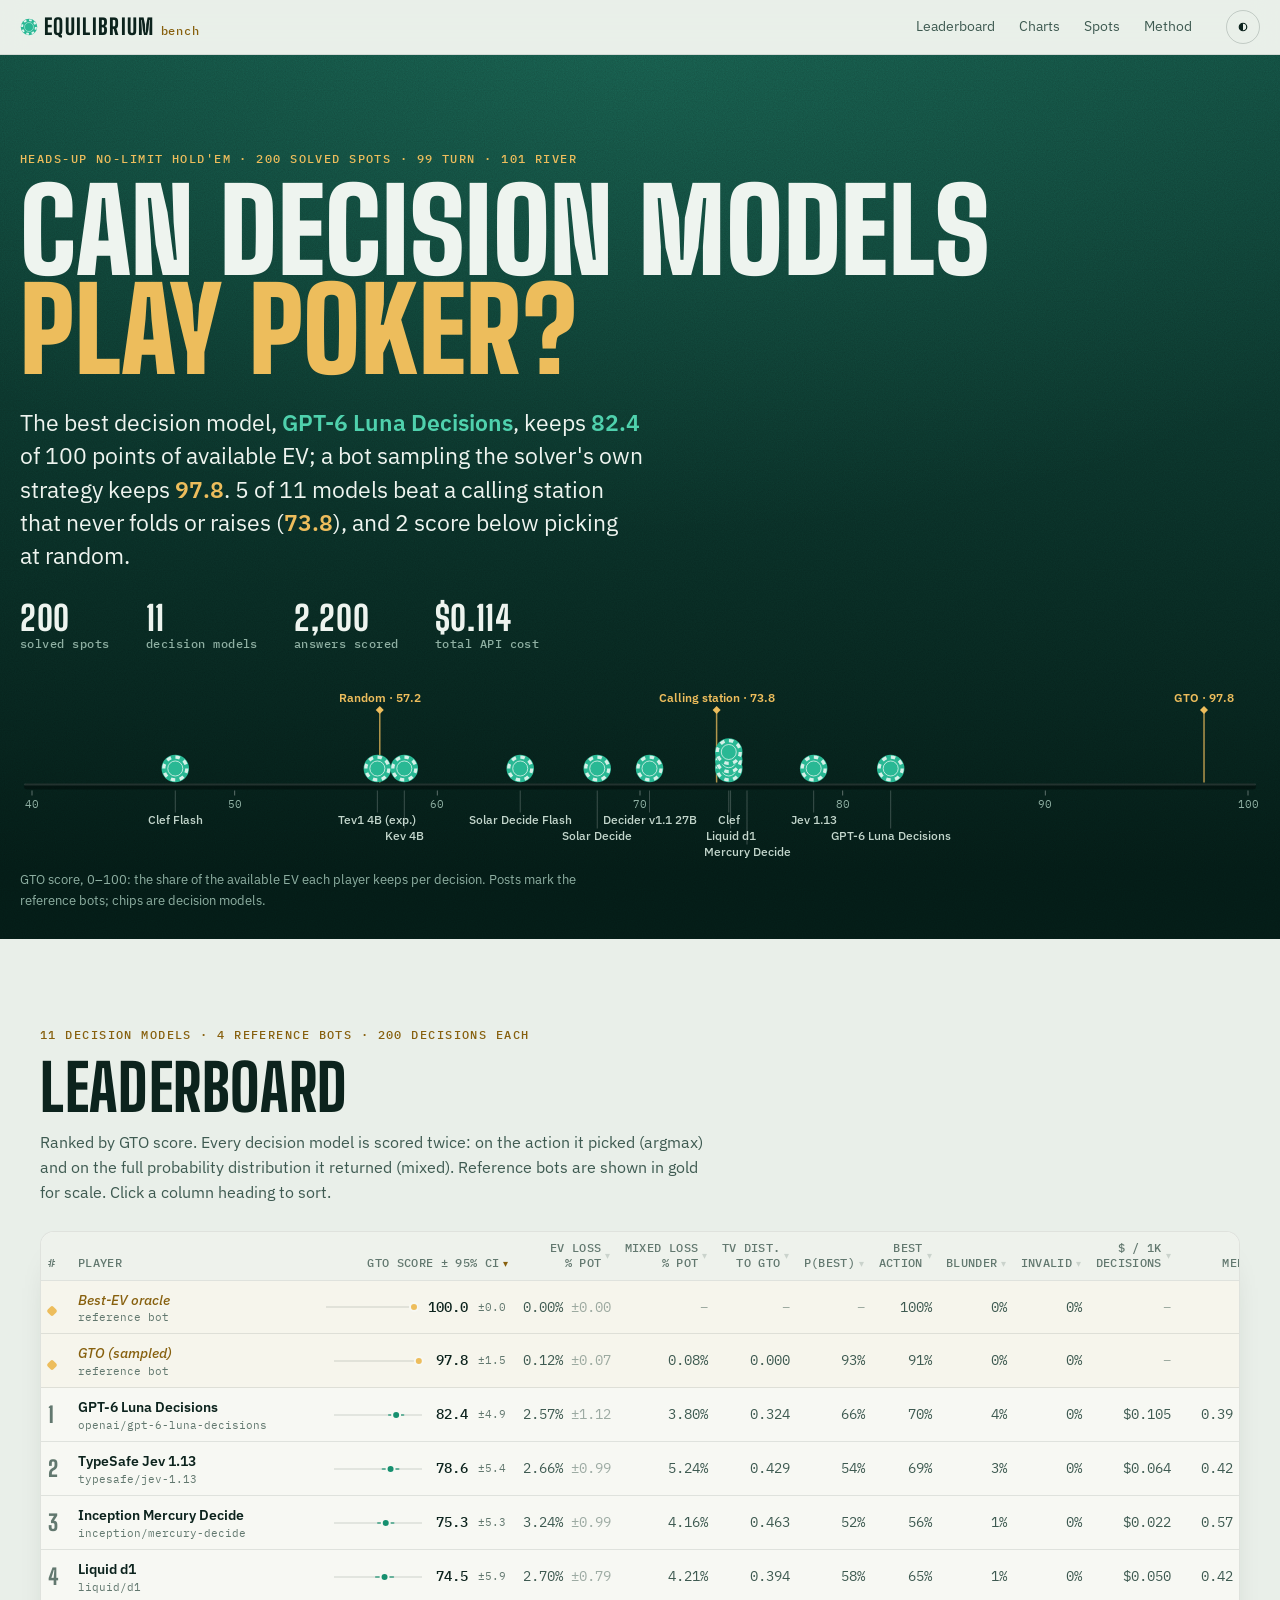
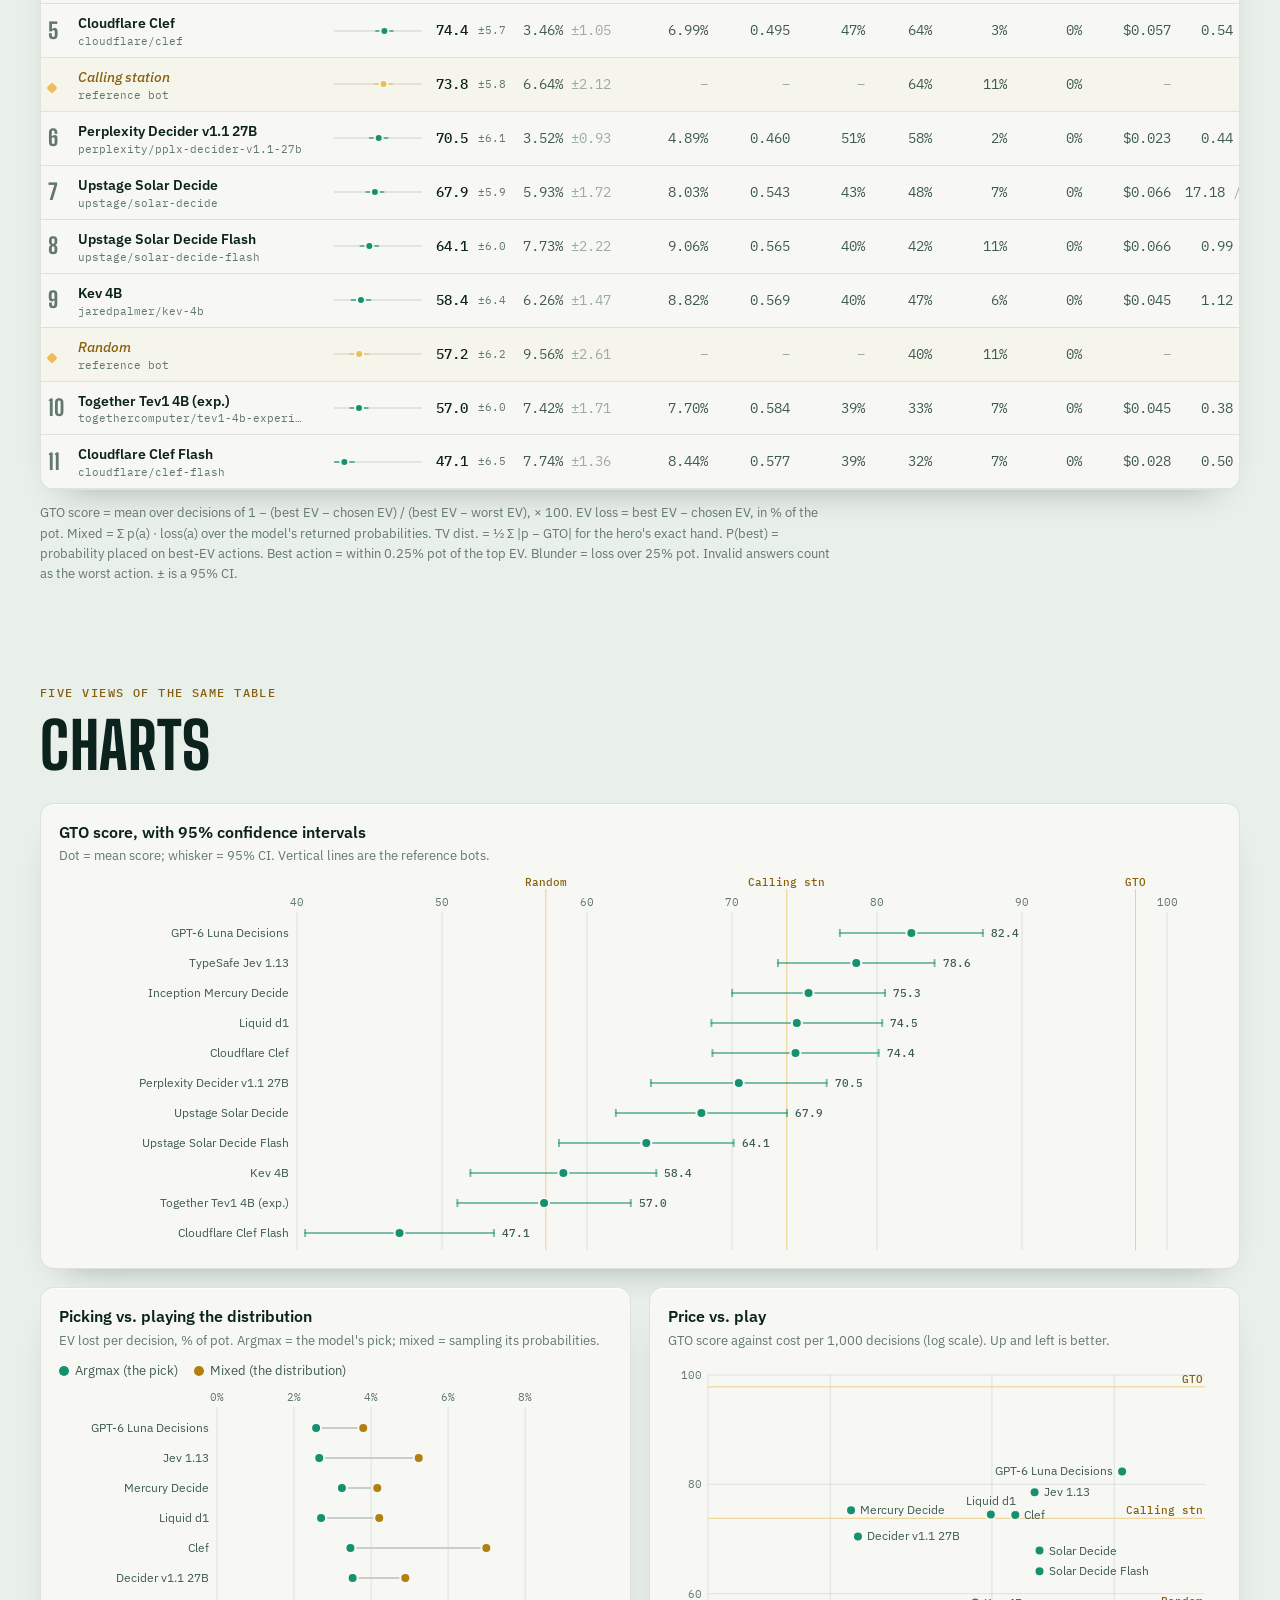
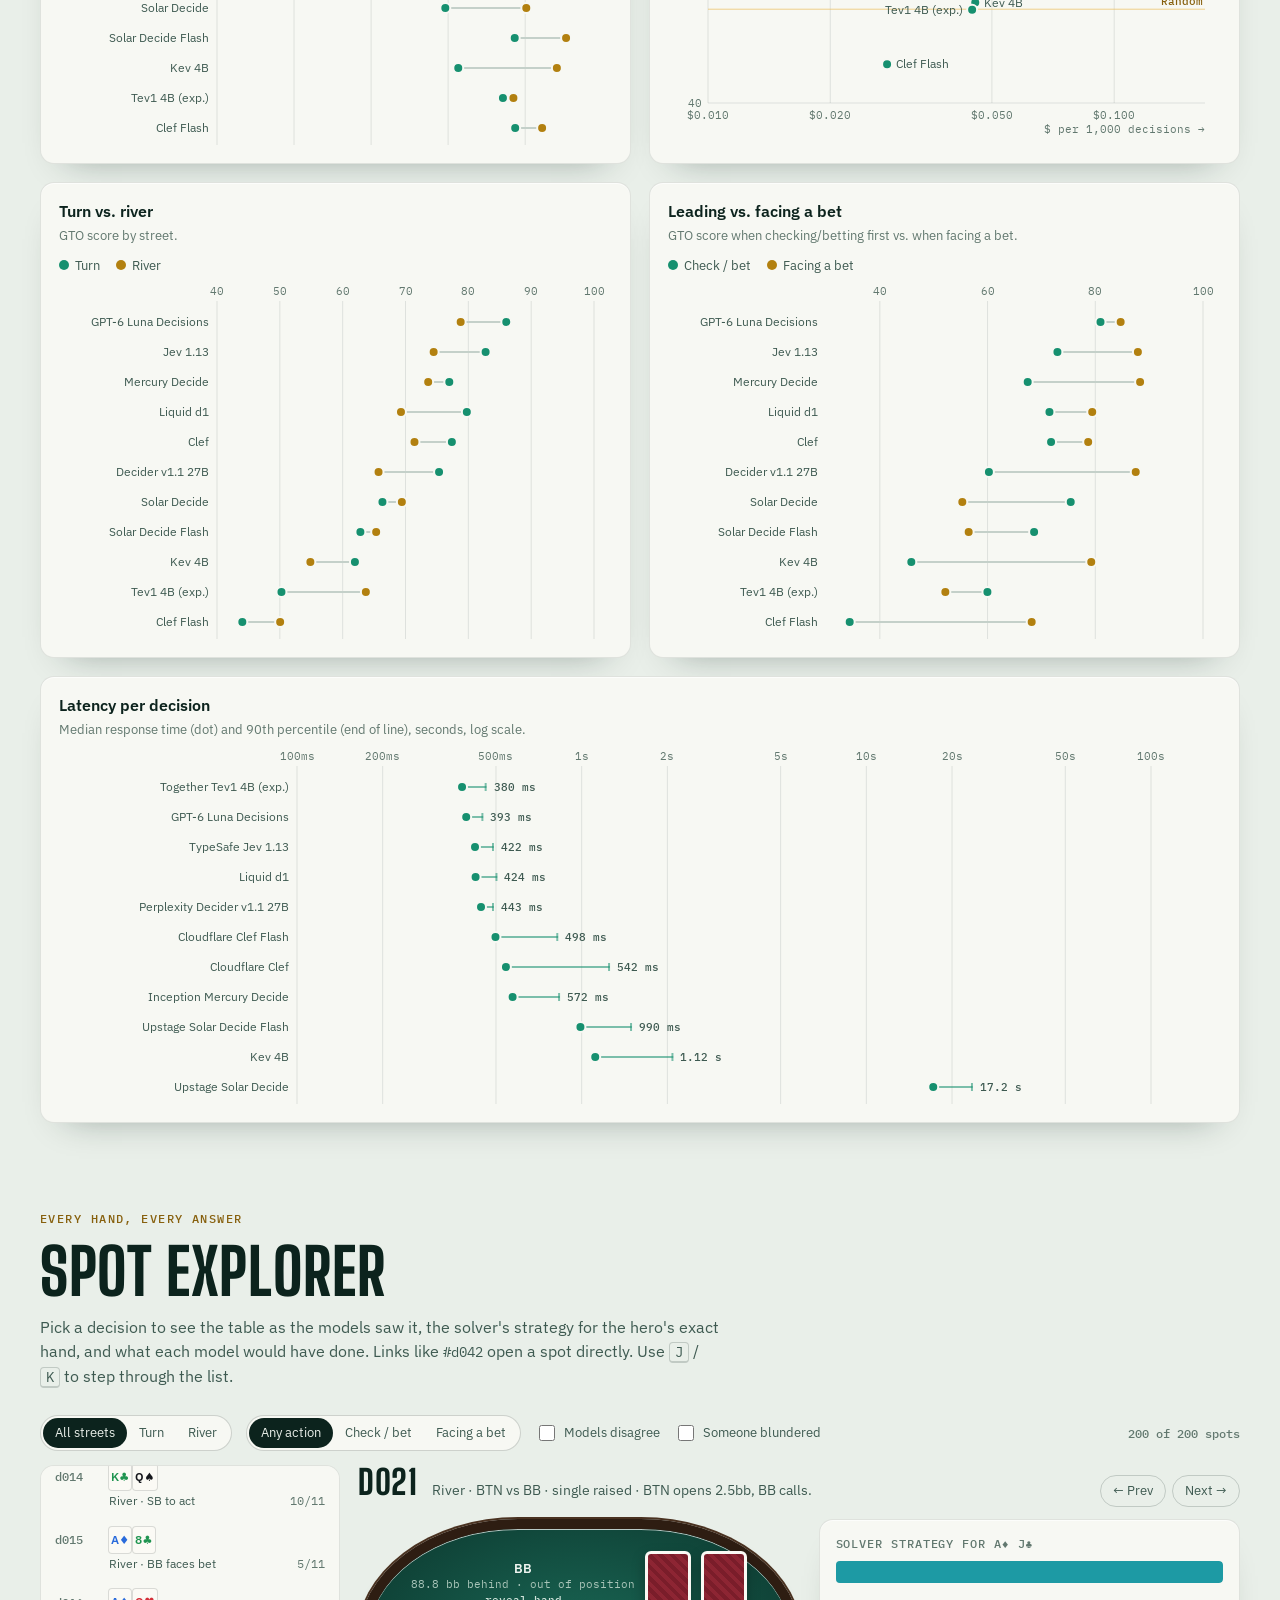
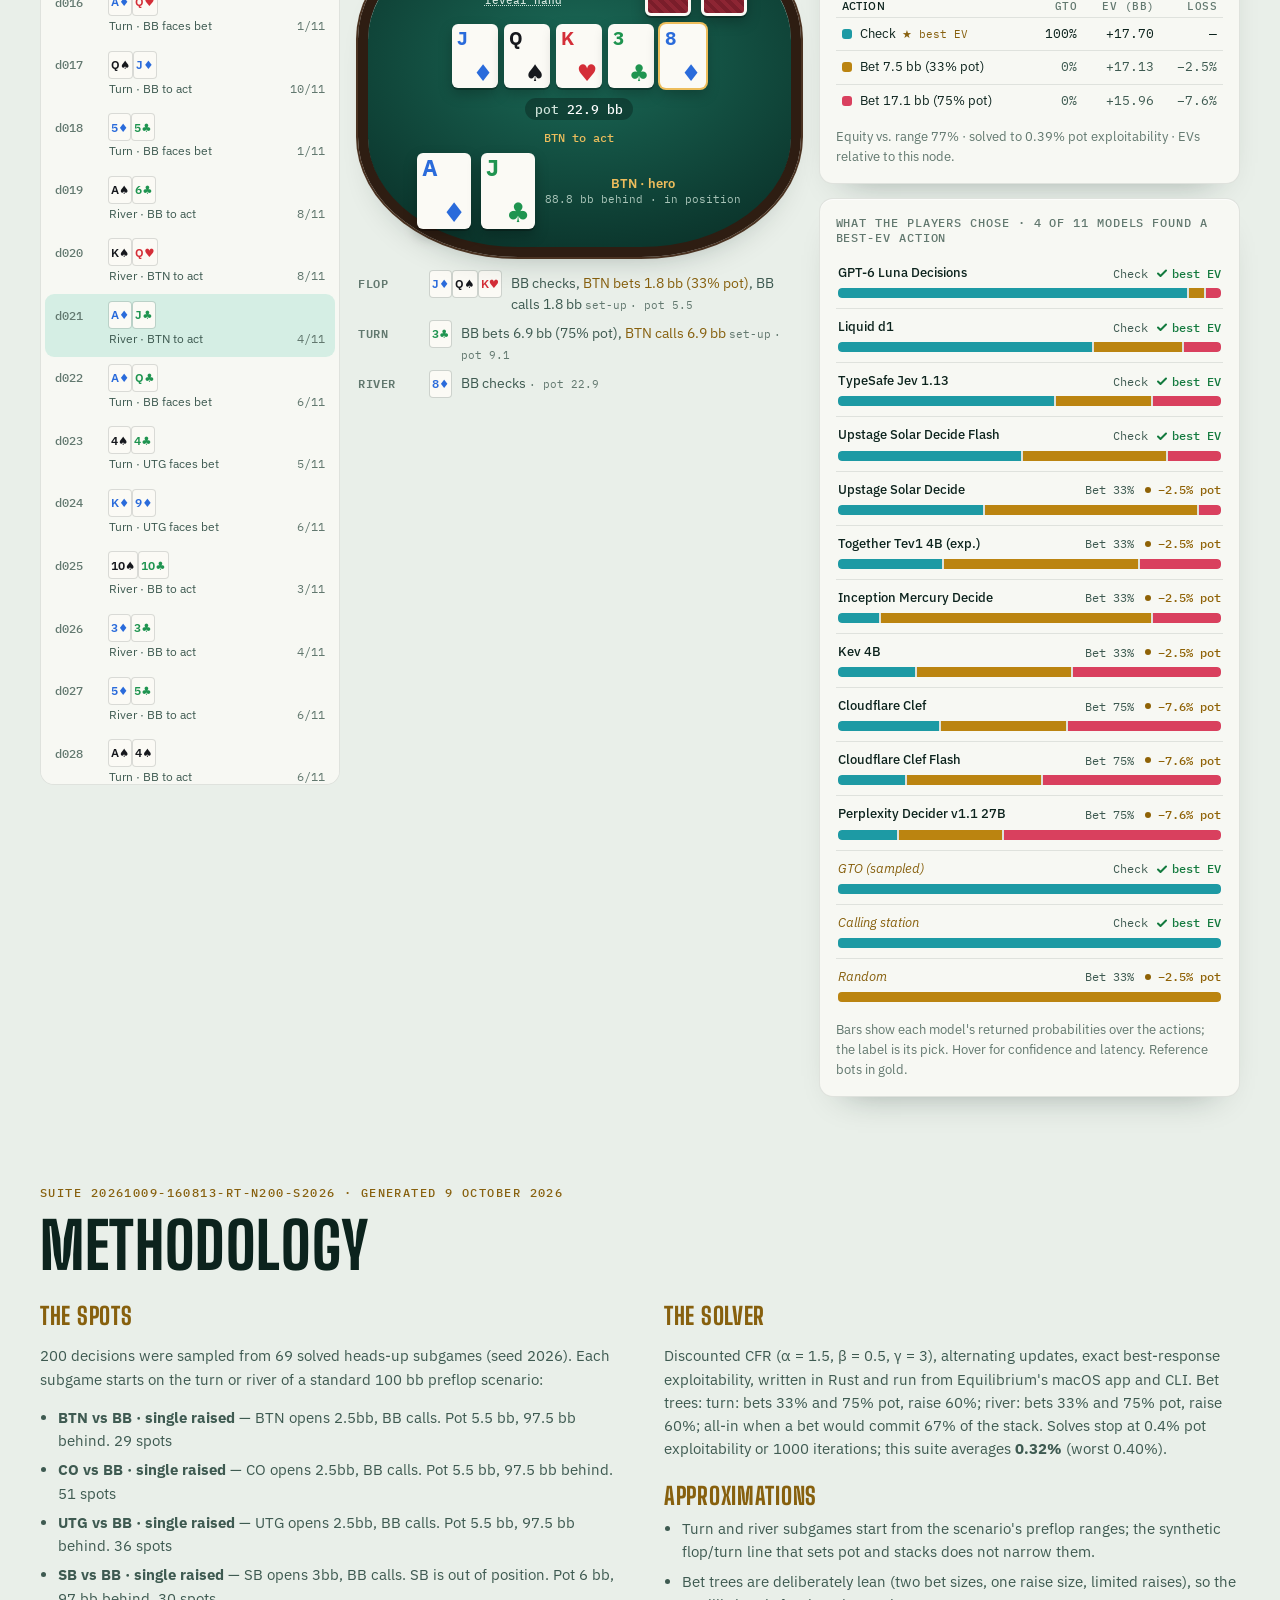
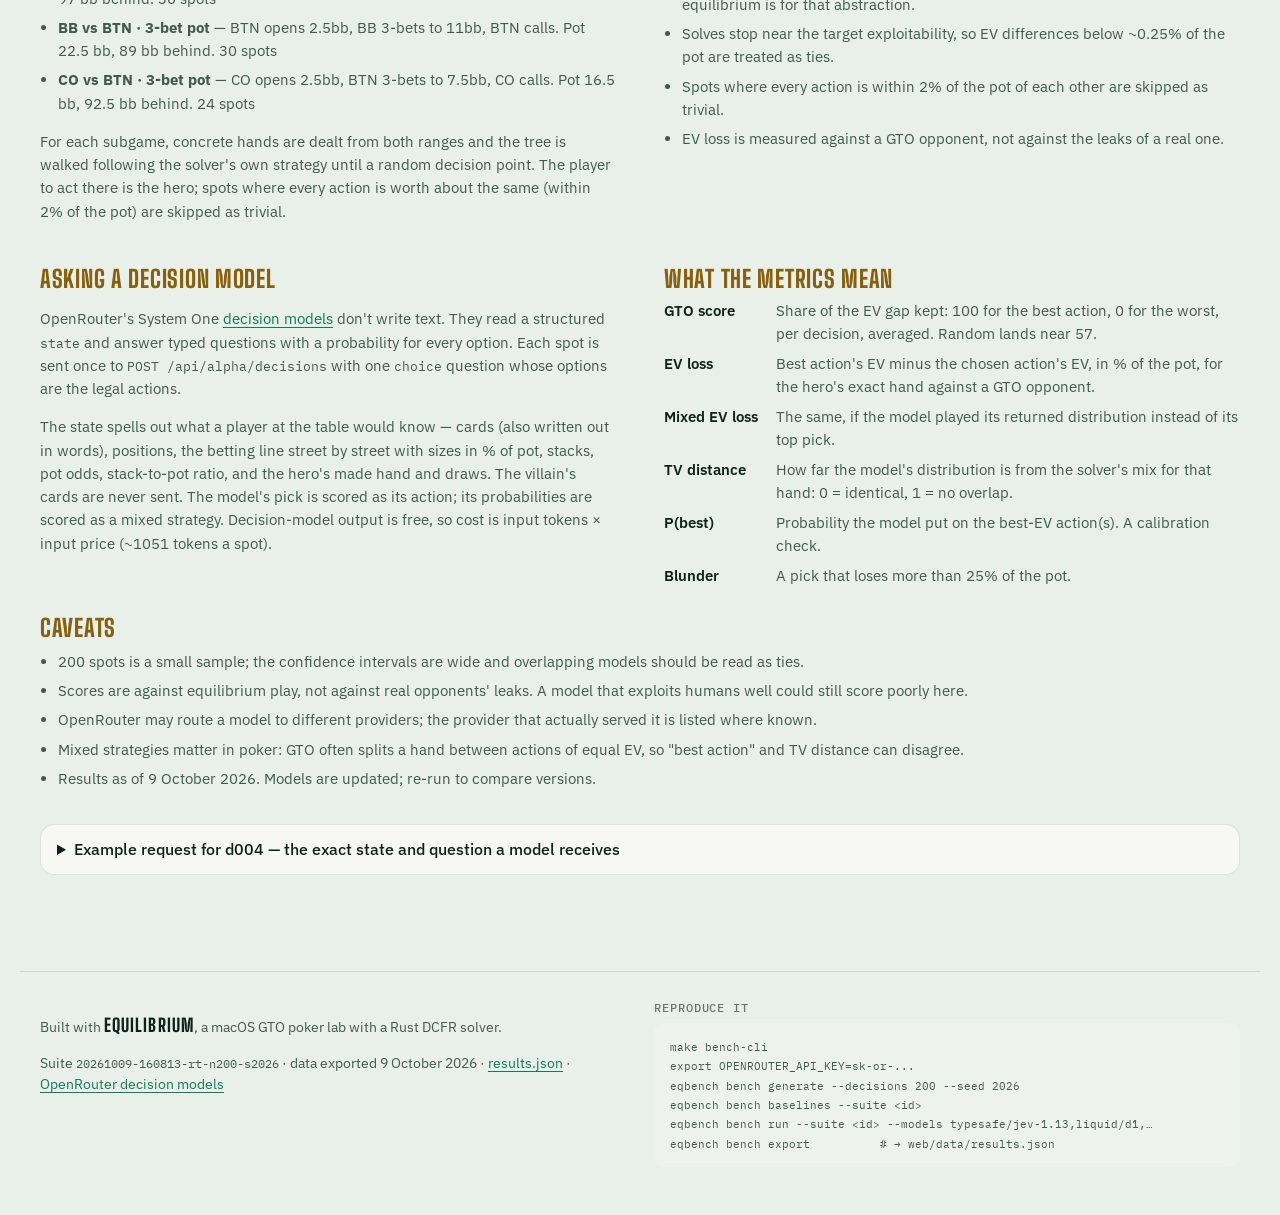
==== web/index.html @ 205a9d1b "Web results site + bench export; .env key lookup; 200-spot decision-model benchmark results Co-Autho" ====
<!doctype html>
<html lang="en">
<head>
  <meta charset="utf-8">
  <meta name="viewport" content="width=device-width, initial-scale=1">
  <title>Can decision models play poker? · Equilibrium benchmark</title>
  <meta name="description" content="OpenRouter System One decision models play heads-up no-limit hold'em spots against a GTO solver. Leaderboard, charts and every hand.">
  <meta property="og:title" content="Can decision models play poker?">
  <meta property="og:description" content="Decision models vs. a GTO solver, scored by EV lost on hundreds of solved heads-up spots.">
  <meta property="og:type" content="website">
  <meta name="color-scheme" content="dark light">
  <meta name="theme-color" content="#05201a">
  <link rel="icon" href="favicon.svg" type="image/svg+xml">
  <link rel="preconnect" href="https://fonts.googleapis.com">
  <link rel="preconnect" href="https://fonts.gstatic.com" crossorigin>
  <link rel="stylesheet" href="https://fonts.googleapis.com/css2?family=Big+Shoulders+Display:wght@600;800;900&family=IBM+Plex+Mono:wght@400;500&family=IBM+Plex+Sans:ital,wght@0,400;0,500;0,600;1,400&display=swap">
  <link rel="stylesheet" href="styles.css">
  <link rel="preload" href="data/results.json" as="fetch" crossorigin>
  <script>
    // Apply the saved theme before first paint.
    try { const t = localStorage.getItem("eq-theme"); if (t) document.documentElement.dataset.theme = t; } catch {}
  </script>
  <script type="module" src="js/app.js"></script>
</head>
<body>
  <a class="skip" href="#leaderboard">Skip to the leaderboard</a>

  <header class="topbar">
    <a class="wordmark" href="#top" aria-label="Equilibrium benchmark, back to top">
      <svg viewBox="0 0 24 24" aria-hidden="true" class="wordmark-chip"><use href="#chip"/></svg>
      <span>Equilibrium</span><span class="wordmark-sub">bench</span>
    </a>
    <nav aria-label="Sections">
      <a href="#leaderboard">Leaderboard</a>
      <a href="#charts">Charts</a>
      <a href="#spots">Spots</a>
      <a href="#method">Method</a>
    </nav>
    <button class="theme-toggle" type="button" aria-label="Switch colour theme" title="Switch colour theme">
      <svg viewBox="0 0 24 24" aria-hidden="true"><circle cx="12" cy="12" r="5"/><path d="M12 7a5 5 0 0 0 0 10z" class="half"/></svg>
    </button>
  </header>

  <main id="top">
    <section class="hero" aria-labelledby="hero-title">
      <div class="hero-inner">
        <p class="eyebrow" id="hero-eyebrow">Heads-up no-limit hold'em · solved spots</p>
        <h1 id="hero-title">Can decision models <em>play poker?</em></h1>
        <p class="verdict" id="verdict">Loading results…</p>
        <dl class="hero-stats" id="hero-stats"></dl>
      </div>
      <figure class="rail" id="rail" aria-labelledby="rail-cap">
        <div class="rail-plot" id="rail-plot"></div>
        <figcaption id="rail-cap">GTO score, 0–100: the share of the available EV each player keeps per decision. Posts mark the reference bots; chips are decision models.</figcaption>
      </figure>
    </section>

    <div class="notice" id="notice" hidden></div>

    <section class="block" id="leaderboard" aria-labelledby="lb-title">
      <header class="block-head">
        <p class="eyebrow" id="lb-eyebrow"></p>
        <h2 id="lb-title">Leaderboard</h2>
        <p class="lede">Ranked by GTO score. Every decision model is scored twice: on the action it picked (argmax) and on the full probability distribution it returned (mixed). Reference bots are shown in gold for scale. Click a column heading to sort.</p>
      </header>
      <div class="table-wrap" tabindex="0" role="region" aria-labelledby="lb-title">
        <table class="lb" id="lb">
          <caption class="sr-only">Benchmark leaderboard. Columns are sortable.</caption>
          <thead></thead>
          <tbody></tbody>
        </table>
      </div>
      <p class="footnote" id="lb-foot"></p>
    </section>

    <section class="block" id="charts" aria-labelledby="charts-title">
      <header class="block-head">
        <p class="eyebrow">Five views of the same table</p>
        <h2 id="charts-title">Charts</h2>
      </header>
      <div class="charts-grid">
        <figure class="chart wide" id="ch-score">
          <figcaption><h3>GTO score, with 95% confidence intervals</h3><p>Dot = mean score; whisker = 95% CI. Vertical lines are the reference bots.</p></figcaption>
          <div class="plot"></div>
        </figure>
        <figure class="chart" id="ch-mixed">
          <figcaption><h3>Picking vs. playing the distribution</h3><p>EV lost per decision, % of pot. Argmax = the model's pick; mixed = sampling its probabilities.</p></figcaption>
          <div class="legend" data-legend="mixed"></div>
          <div class="plot"></div>
        </figure>
        <figure class="chart" id="ch-cost">
          <figcaption><h3>Price vs. play</h3><p>GTO score against cost per 1,000 decisions (log scale). Up and left is better.</p></figcaption>
          <div class="plot"></div>
        </figure>
        <figure class="chart" id="ch-street">
          <figcaption><h3>Turn vs. river</h3><p>GTO score by street.</p></figcaption>
          <div class="legend" data-legend="street"></div>
          <div class="plot"></div>
        </figure>
        <figure class="chart" id="ch-type">
          <figcaption><h3>Leading vs. facing a bet</h3><p>GTO score when checking/betting first vs. when facing a bet.</p></figcaption>
          <div class="legend" data-legend="type"></div>
          <div class="plot"></div>
        </figure>
        <figure class="chart wide" id="ch-latency">
          <figcaption><h3>Latency per decision</h3><p>Median response time (dot) and 90th percentile (end of line), seconds, log scale.</p></figcaption>
          <div class="plot"></div>
        </figure>
      </div>
    </section>

    <section class="block" id="spots" aria-labelledby="spots-title">
      <header class="block-head">
        <p class="eyebrow" id="spots-eyebrow">Every hand, every answer</p>
        <h2 id="spots-title">Spot explorer</h2>
        <p class="lede">Pick a decision to see the table as the models saw it, the solver's strategy for the hero's exact hand, and what each model would have done. Links like <code>#d042</code> open a spot directly. Use <kbd>J</kbd> / <kbd>K</kbd> to step through the list.</p>
      </header>
      <div class="explorer" id="explorer">
        <div class="ex-filters" role="group" aria-label="Filter spots">
          <div class="seg" data-filter="street" role="radiogroup" aria-label="Street">
            <button type="button" role="radio" aria-checked="true" data-v="all">All streets</button>
            <button type="button" role="radio" aria-checked="false" data-v="turn">Turn</button>
            <button type="button" role="radio" aria-checked="false" data-v="river">River</button>
          </div>
          <div class="seg" data-filter="type" role="radiogroup" aria-label="Situation">
            <button type="button" role="radio" aria-checked="true" data-v="all">Any action</button>
            <button type="button" role="radio" aria-checked="false" data-v="firstToAct">Check / bet</button>
            <button type="button" role="radio" aria-checked="false" data-v="facingBet">Facing a bet</button>
          </div>
          <label class="toggle"><input type="checkbox" data-filter="split"> Models disagree</label>
          <label class="toggle"><input type="checkbox" data-filter="blunder"> Someone blundered</label>
          <span class="ex-count" id="ex-count" aria-live="polite"></span>
        </div>
        <div class="ex-body">
          <ol class="ex-list" id="ex-list" aria-label="Decisions"></ol>
          <article class="ex-spot" id="ex-spot" aria-live="polite"></article>
        </div>
      </div>
    </section>

    <section class="block method" id="method" aria-labelledby="method-title">
      <header class="block-head">
        <p class="eyebrow" id="method-eyebrow">How the numbers are made</p>
        <h2 id="method-title">Methodology</h2>
      </header>
      <div class="method-grid" id="method-body"></div>
    </section>
  </main>

  <footer class="footer">
    <div>
      <p class="footer-mark">Built with <strong>Equilibrium</strong>, a macOS GTO poker lab with a Rust DCFR solver.</p>
      <p id="footer-meta"></p>
    </div>
    <div>
      <h2 class="footer-h">Reproduce it</h2>
<pre class="code"><code>make bench-cli
export OPENROUTER_API_KEY=sk-or-...
eqbench bench generate --decisions 200 --seed 2026
eqbench bench baselines --suite &lt;id&gt;
eqbench bench run --suite &lt;id&gt; --models typesafe/jev-1.13,liquid/d1,…
eqbench bench export          # → web/data/results.json</code></pre>
    </div>
  </footer>

  <div class="tooltip" id="tooltip" role="tooltip" hidden></div>

  <svg width="0" height="0" style="position:absolute" aria-hidden="true">
    <symbol id="chip" viewBox="0 0 24 24">
      <circle cx="12" cy="12" r="11" fill="currentColor"/>
      <circle cx="12" cy="12" r="9.2" fill="none" stroke="var(--chip-edge, #fff)" stroke-width="2.6" stroke-dasharray="3.6 3.6" opacity=".85"/>
      <circle cx="12" cy="12" r="6" fill="none" stroke="var(--chip-edge, #fff)" stroke-width=".8" opacity=".7"/>
    </symbol>
  </svg>
</body>
</html>
---- web/styles.css ----
/* Equilibrium benchmark — results site.
   Palette: felt green (#145446 → #05201a), mint #29B894, gold #EDBD5C, four-colour deck.
   Type: Big Shoulders Display (marquee), IBM Plex Sans (text), IBM Plex Mono (figures). */

:root {
  color-scheme: dark;
  --felt-hi: #145446;
  --felt-lo: #05201a;
  --page: #05201a;
  --surface: #0b2a23;
  --surface-2: #0f332b;
  --raise: #133d33;
  --ink: #eef4ef;
  --ink-2: #b7c9c0;
  --muted: #7f978c;
  --hair: rgba(238, 244, 239, 0.09);
  --hair-2: rgba(238, 244, 239, 0.16);
  --axis: #2b4a41;
  --mint: #29b894;
  --mint-ink: #4fd1ad;
  --gold: #edbd5c;
  --gold-ink: #edbd5c;
  --card: #fbfaf5;
  --card-ink: #16181d;
  --suit-s: #16181d;
  --suit-h: #d42e38;
  --suit-d: #2a6bdb;
  --suit-c: #1f9450;
  /* Chart series (validated, dark surface #0b2a23). */
  --s1: #1ea585;
  --s2: #bb8a24;
  /* Actions (validated per co-occurring set, dark). */
  --a-fold: #7a6cf0;
  --a-pass: #1f9fa8;
  --a-bet1: #bb8410;
  --a-bet2: #d9405e;
  --a-raise: #d4702a;
  --a-allin: #c93556;
  /* Status (always paired with icon + text). */
  --good: #3fcf7f;
  --warn: #f2b33d;
  --bad: #f06a6a;
  --chip-edge: #f4fbf7;
  --shadow: 0 1px 0 rgba(255, 255, 255, 0.04) inset, 0 20px 40px -24px rgba(0, 0, 0, 0.6);
  --radius: 14px;
  --display: "Big Shoulders Display", "Oswald", "Arial Narrow", Impact, sans-serif;
  --sans: "IBM Plex Sans", system-ui, -apple-system, "Segoe UI", sans-serif;
  --mono: "IBM Plex Mono", ui-monospace, "SF Mono", Menlo, monospace;
  --maxw: 1240px;
}

:root[data-theme="light"] {
  color-scheme: light;
  --page: #e9efe9;
  --surface: #f7f8f3;
  --surface-2: #eef2ec;
  --raise: #e2eae3;
  --ink: #0c231d;
  --ink-2: #3e5a51;
  --muted: #62786f;
  --hair: rgba(12, 35, 29, 0.1);
  --hair-2: rgba(12, 35, 29, 0.18);
  --axis: #c4d0c9;
  --mint-ink: #0f7a5e;
  --gold-ink: #87600e;
  --s1: #16906f;
  --s2: #b2800f;
  --a-pass: #1d9aa4;
  --good: #137a3e;
  --warn: #8f6206;
  --bad: #b8282f;
  --chip-edge: #ffffff;
  --shadow: 0 1px 0 rgba(255, 255, 255, 0.7) inset, 0 18px 36px -26px rgba(12, 35, 29, 0.45);
}
@media (prefers-color-scheme: light) {
  :root:where(:not([data-theme="dark"])) {
    color-scheme: light;
    --page: #e9efe9;
    --surface: #f7f8f3;
    --surface-2: #eef2ec;
    --raise: #e2eae3;
    --ink: #0c231d;
    --ink-2: #3e5a51;
    --muted: #62786f;
    --hair: rgba(12, 35, 29, 0.1);
    --hair-2: rgba(12, 35, 29, 0.18);
    --axis: #c4d0c9;
    --mint-ink: #0f7a5e;
    --gold-ink: #87600e;
    --s1: #16906f;
    --s2: #b2800f;
    --a-pass: #1d9aa4;
    --good: #137a3e;
    --warn: #8f6206;
    --bad: #b8282f;
    --chip-edge: #ffffff;
    --shadow: 0 1px 0 rgba(255, 255, 255, 0.7) inset, 0 18px 36px -26px rgba(12, 35, 29, 0.45);
  }
}

* { box-sizing: border-box; }
html { scroll-behavior: smooth; scroll-padding-top: 72px; }
@media (prefers-reduced-motion: reduce) { html { scroll-behavior: auto; } *, *::before, *::after { animation: none !important; transition: none !important; } }
body {
  margin: 0;
  background: var(--page);
  color: var(--ink);
  font: 400 16px/1.55 var(--sans);
  -webkit-font-smoothing: antialiased;
}
a { color: var(--mint-ink); text-underline-offset: 3px; }
code, kbd, pre { font-family: var(--mono); font-size: 0.88em; }
kbd { border: 1px solid var(--hair-2); border-bottom-width: 2px; border-radius: 4px; padding: 0 5px; }
:focus-visible { outline: 2px solid var(--gold); outline-offset: 2px; border-radius: 4px; }
.sr-only { position: absolute; width: 1px; height: 1px; overflow: hidden; clip: rect(0 0 0 0); white-space: nowrap; }
.skip { position: absolute; left: -999px; top: 8px; background: var(--gold); color: #000; padding: 8px 12px; z-index: 50; }
.skip:focus { left: 8px; }

/* ── Top bar ─────────────────────────────────────────────── */
.topbar {
  position: sticky; top: 0; z-index: 20;
  display: flex; align-items: center; gap: 24px;
  padding: 10px max(20px, calc((100vw - var(--maxw)) / 2));
  background: color-mix(in srgb, var(--page) 82%, transparent);
  backdrop-filter: blur(12px) saturate(1.2);
  border-bottom: 1px solid var(--hair);
}
.wordmark { display: flex; align-items: baseline; gap: 6px; text-decoration: none; color: var(--ink); }
.wordmark span:first-of-type { font: 800 22px/1 var(--display); letter-spacing: 0.06em; text-transform: uppercase; }
.wordmark-sub { font: 500 12px/1 var(--mono); color: var(--gold-ink); letter-spacing: 0.08em; }
.wordmark-chip { width: 18px; height: 18px; color: var(--mint); align-self: center; }
.topbar nav { display: flex; gap: 4px; margin-left: auto; }
.topbar nav a { color: var(--ink-2); text-decoration: none; font-size: 14px; padding: 6px 10px; border-radius: 999px; }
.topbar nav a:hover { color: var(--ink); background: var(--hair); }
.theme-toggle { background: none; border: 1px solid var(--hair-2); color: var(--ink); width: 34px; height: 34px; border-radius: 50%; display: grid; place-items: center; cursor: pointer; }
.theme-toggle svg { width: 18px; height: 18px; fill: none; stroke: currentColor; stroke-width: 1.6; }
.theme-toggle .half { fill: currentColor; stroke: none; }
@media (max-width: 640px) {
  .topbar { gap: 8px; padding-left: 14px; padding-right: 14px; }
  .topbar nav { gap: 0; }
  .wordmark span:first-of-type { font-size: 19px; }
  .topbar nav a { padding: 6px 6px; font-size: 13px; }
  .wordmark-sub { display: none; }
}
@media (max-width: 420px) { .topbar nav a:nth-child(2) { display: none; } }

/* ── Hero ────────────────────────────────────────────────── */
.hero {
  position: relative;
  padding: clamp(40px, 8vw, 96px) max(20px, calc((100vw - var(--maxw)) / 2)) 28px;
  background:
    radial-gradient(120% 90% at 50% 0%, rgba(63, 214, 174, 0.16), transparent 60%),
    linear-gradient(180deg, var(--felt-hi), var(--felt-lo) 92%);
  color: #eef4ef;
  overflow: hidden;
  --ink: #eef4ef; --ink-2: #c3d6cc; --muted: #8fb0a3; --hair: rgba(238,244,239,.1); --hair-2: rgba(238,244,239,.18);
  --mint-ink: #4fd1ad; --gold-ink: #edbd5c; --chip-edge: #f4fbf7;
}
.hero::after { /* felt grain */
  content: ""; position: absolute; inset: 0; pointer-events: none; opacity: .35; mix-blend-mode: overlay;
  background-image: url("data:image/svg+xml,%3Csvg xmlns='http://www.w3.org/2000/svg' width='160' height='160'%3E%3Cfilter id='n'%3E%3CfeTurbulence type='fractalNoise' baseFrequency='.9' numOctaves='2' stitchTiles='stitch'/%3E%3CfeColorMatrix values='0 0 0 0 0 0 0 0 0 0 0 0 0 0 0 0 0 0 .55 0'/%3E%3C/filter%3E%3Crect width='100%25' height='100%25' filter='url(%23n)'/%3E%3C/svg%3E");
}
.hero-inner { position: relative; z-index: 1; max-width: 980px; }
.eyebrow { font: 500 12px/1.4 var(--mono); letter-spacing: 0.12em; text-transform: uppercase; color: var(--gold-ink); margin: 0 0 14px; }
h1 {
  font: 900 clamp(52px, 9vw, 124px)/0.86 var(--display);
  text-transform: uppercase; letter-spacing: 0.005em; margin: 0;
  text-wrap: balance;
}
h1 em { font-style: normal; color: var(--gold); display: block; }
.verdict { font-size: clamp(18px, 2.1vw, 23px); line-height: 1.45; max-width: 46ch; margin: 26px 0 0; color: var(--ink); text-wrap: pretty; }
.verdict strong { color: var(--mint-ink); font-weight: 600; }
.verdict .gold { color: var(--gold); font-weight: 600; }
.hero-stats { display: flex; flex-wrap: wrap; gap: 10px 36px; margin: 28px 0 0; }
.hero-stats div { display: flex; flex-direction: column-reverse; }
.hero-stats dt { font: 500 12px/1.3 var(--mono); color: var(--muted); letter-spacing: .04em; }
.hero-stats dd { margin: 0; font: 800 34px/1.05 var(--display); letter-spacing: .02em; }

/* The rail — signature: a felt rail with chips at each model's score. */
.rail { position: relative; z-index: 1; margin: 40px 0 0; }
.rail-plot { width: 100%; }
.rail svg { display: block; width: 100%; height: auto; overflow: visible; }
.rail figcaption { font-size: 13px; color: var(--muted); margin-top: 6px; max-width: 70ch; }
.rail .chip { color: var(--mint); cursor: default; transition: transform .2s ease; }
.rail .chip:hover, .rail .chip:focus-visible { transform: translateY(-3px); }
.rail .chip-label { font: 500 11.5px var(--sans); fill: var(--ink-2); }
.rail .chip-score { font: 500 11px var(--mono); fill: var(--muted); }
.rail .post-label { font: 600 12px var(--sans); fill: var(--gold); }
.rail .post-score { font: 500 11px var(--mono); fill: var(--gold); opacity: .8; }
.rail .tick { font: 400 11px var(--mono); fill: var(--muted); }
.rail-enter .chip { animation: chip-drop .7s cubic-bezier(.2,.9,.25,1.15) both; }
@keyframes chip-drop { from { opacity: 0; transform: translateY(-26px); } to { opacity: 1; transform: none; } }

.notice {
  max-width: var(--maxw); margin: 18px auto 0; padding: 10px 16px; border-radius: 10px;
  border: 1px dashed color-mix(in srgb, var(--gold) 60%, transparent); color: var(--ink-2); font-size: 14px;
  width: calc(100% - 40px);
}
.notice strong { color: var(--gold-ink); }

/* ── Blocks ──────────────────────────────────────────────── */
.block { max-width: var(--maxw); margin: 0 auto; padding: clamp(48px, 7vw, 88px) 20px 0; }
.block-head { max-width: 760px; margin-bottom: 26px; }
h2 { font: 800 clamp(40px, 5.4vw, 64px)/0.95 var(--display); text-transform: uppercase; letter-spacing: .01em; margin: 0 0 12px; }
.lede { color: var(--ink-2); margin: 0; max-width: 68ch; }
.footnote { color: var(--muted); font-size: 13px; max-width: 100ch; }

/* ── Leaderboard ─────────────────────────────────────────── */
.table-wrap { overflow-x: auto; border: 1px solid var(--hair); border-radius: var(--radius); background: var(--surface); box-shadow: var(--shadow); }
table.lb { border-collapse: collapse; width: 100%; min-width: 1040px; font-size: 13.5px; }
.lb th, .lb td { padding: 9px 7px; text-align: right; white-space: nowrap; border-bottom: 1px solid var(--hair); }
.lb thead th { position: sticky; top: 0; background: var(--surface-2); font: 500 11.5px/1.25 var(--mono); color: var(--muted); letter-spacing: .03em; vertical-align: bottom; text-transform: uppercase; }
.lb thead th button { all: unset; cursor: pointer; display: inline-flex; gap: 4px; align-items: center; white-space: nowrap; text-align: inherit; line-height: 1.3; }
.lb thead th button:focus-visible { outline: 2px solid var(--gold); outline-offset: 3px; }
.lb thead th[aria-sort] button::after { content: "▾"; font-size: 10px; opacity: .25; }
.lb thead th[aria-sort="ascending"] button::after { content: "▴"; opacity: 1; color: var(--gold-ink); }
.lb thead th[aria-sort="descending"] button::after { content: "▾"; opacity: 1; color: var(--gold-ink); }
.lb th.l, .lb td.l { text-align: left; }
.lb td { font-family: var(--mono); font-variant-numeric: tabular-nums; color: var(--ink-2); }
.lb td.rank { font: 800 22px/1 var(--display); color: var(--muted); width: 44px; }
.lb td.name { font-family: var(--sans); color: var(--ink); white-space: nowrap; min-width: 190px; max-width: 250px; }
.lb td.name .n { font-weight: 600; display: block; }
.lb td.name .m { font: 400 11px var(--mono); color: var(--muted); display: block; max-width: 230px; overflow: hidden; text-overflow: ellipsis; }
.lb td.name a { color: inherit; text-decoration: none; }
.lb td.name a:hover { text-decoration: underline; }
.lb tr.baseline td { background: color-mix(in srgb, var(--gold) 5%, transparent); }
.lb tr.baseline td.name .n { color: var(--gold-ink); font-weight: 500; font-style: italic; }
.lb tr.baseline td.rank::before { content: ""; display: inline-block; width: 8px; height: 8px; border-radius: 2px; transform: rotate(45deg); background: var(--gold); }
.lb tr.baseline td.rank span { display: none; }
.lb tr:hover td { background: color-mix(in srgb, var(--mint) 6%, transparent); }
.lb .score-cell { display: flex; align-items: center; gap: 10px; justify-content: flex-end; }
.lb .score-cell b { font-weight: 500; color: var(--ink); min-width: 3.4ch; text-align: right; }
.lb .score-cell small { color: var(--muted); font-size: 11px; min-width: 4.4ch; text-align: left; }
.lb svg.whisker { width: 96px; height: 18px; display: block; }
.lb .pill { font: 500 10.5px var(--mono); padding: 1px 6px; border-radius: 999px; border: 1px solid var(--hair-2); color: var(--gold-ink); margin-left: 6px; }
.lb .dash { color: var(--muted); opacity: .6; }

/* ── Charts ──────────────────────────────────────────────── */
.charts-grid { display: grid; grid-template-columns: repeat(2, minmax(0, 1fr)); gap: 18px; }
.chart { margin: 0; padding: 18px 18px 12px; background: var(--surface); border: 1px solid var(--hair); border-radius: var(--radius); box-shadow: var(--shadow); min-width: 0; }
.chart.wide { grid-column: 1 / -1; }
.chart h3 { font: 600 16px/1.3 var(--sans); margin: 0; }
.chart figcaption p { margin: 4px 0 0; color: var(--muted); font-size: 13px; }
.chart .plot { margin-top: 10px; }
.chart svg { display: block; width: 100%; height: auto; overflow: visible; }
.legend { display: flex; gap: 16px; margin-top: 10px; font-size: 12.5px; color: var(--ink-2); }
.legend span { display: inline-flex; align-items: center; gap: 6px; }
.legend i { width: 10px; height: 10px; border-radius: 50%; display: inline-block; }
@media (max-width: 860px) { .charts-grid { grid-template-columns: 1fr; } }

svg .grid { stroke: var(--hair); stroke-width: 1; }
svg .axis { stroke: var(--axis); stroke-width: 1; }
svg .tick-t { font: 400 11px var(--mono); fill: var(--muted); }
svg .lab { font: 400 12px var(--sans); fill: var(--ink-2); }
svg .lab.strong { fill: var(--ink); font-weight: 500; }
svg .lab.base { fill: var(--gold-ink); font-style: italic; }
svg .ref { stroke: var(--gold); stroke-width: 1; opacity: .7; }
svg .ref-t { font: 500 10.5px var(--mono); fill: var(--gold-ink); }
svg .val { font: 500 11px var(--mono); fill: var(--ink-2); }
svg .hit { fill: transparent; cursor: default; }
svg .hit:focus-visible { outline: none; stroke: var(--gold); stroke-width: 1.5; fill: color-mix(in srgb, var(--gold) 8%, transparent); }
svg .row:hover .hit { fill: color-mix(in srgb, var(--ink) 4%, transparent); }

.tooltip {
  position: fixed; z-index: 60; pointer-events: none; max-width: 280px;
  background: var(--surface-2); color: var(--ink); border: 1px solid var(--hair-2); border-radius: 10px;
  padding: 8px 10px; font-size: 12.5px; line-height: 1.45; box-shadow: 0 12px 28px -12px rgba(0,0,0,.5);
}
.tooltip b { font-weight: 600; }
.tooltip .tt-row { display: flex; justify-content: space-between; gap: 14px; font-family: var(--mono); font-size: 12px; color: var(--ink-2); }
.tooltip .tt-row span:last-child { color: var(--ink); }

/* ── Explorer ────────────────────────────────────────────── */
.ex-filters { display: flex; flex-wrap: wrap; gap: 10px 14px; align-items: center; margin-bottom: 14px; }
.seg { display: inline-flex; border: 1px solid var(--hair-2); border-radius: 999px; padding: 2px; background: var(--surface); }
.seg button { all: unset; cursor: pointer; padding: 5px 12px; border-radius: 999px; font-size: 13px; color: var(--ink-2); }
.seg button[aria-checked="true"] { background: var(--ink); color: var(--page); }
.seg button:focus-visible { outline: 2px solid var(--gold); }
.toggle { display: inline-flex; gap: 6px; align-items: center; font-size: 13px; color: var(--ink-2); cursor: pointer; }
.toggle input { accent-color: var(--mint); width: 16px; height: 16px; }
.ex-count { margin-left: auto; font: 500 12px var(--mono); color: var(--muted); }
.ex-body { display: grid; grid-template-columns: 300px minmax(0, 1fr); gap: 18px; align-items: start; }
.ex-list {
  list-style: none; margin: 0; padding: 4px; max-height: 920px; overflow-y: auto;
  background: var(--surface); border: 1px solid var(--hair); border-radius: var(--radius);
  position: sticky; top: 70px;
}
.ex-list li button {
  all: unset; box-sizing: border-box; width: 100%; cursor: pointer;
  display: grid; grid-template-columns: 44px auto 1fr; gap: 2px 10px; align-items: center;
  padding: 8px 10px; border-radius: 9px;
}
.ex-list li button:hover { background: var(--hair); }
.ex-list li button:focus-visible { outline: 2px solid var(--gold); outline-offset: -2px; }
.ex-list li button[aria-current="true"] { background: color-mix(in srgb, var(--mint) 16%, transparent); }
.ex-list .id { font: 500 12px var(--mono); color: var(--muted); }
.ex-list .mini { display: inline-flex; gap: 2px; }
.ex-list .meta { font-size: 12px; color: var(--ink-2); grid-column: 2 / -1; display: flex; gap: 8px; }
.ex-list .meta .agree { margin-left: auto; font-family: var(--mono); color: var(--muted); }
.ex-list .empty { padding: 20px; color: var(--muted); font-size: 14px; }
@media (max-width: 900px) {
  .ex-body { grid-template-columns: 1fr; }
  .ex-list { position: static; max-height: 260px; }
}

.mc { /* mini card */
  display: inline-grid; place-items: center; min-width: 20px; padding: 0 2px; height: 26px; white-space: nowrap; border-radius: 3px;
  background: var(--card); font: 600 11.5px/1 var(--sans); box-shadow: 0 0 0 1px rgba(0,0,0,.12);
}

.ex-spot { min-width: 0; }
.spot-head { display: flex; flex-wrap: wrap; align-items: baseline; gap: 6px 14px; margin-bottom: 12px; }
.spot-head h3 { font: 800 34px/1 var(--display); margin: 0; letter-spacing: .02em; text-transform: uppercase; }
.spot-head .sub { color: var(--ink-2); font-size: 14px; }
.spot-head .nav { margin-left: auto; display: flex; gap: 6px; }
.btn { all: unset; cursor: pointer; border: 1px solid var(--hair-2); border-radius: 999px; padding: 5px 12px; font-size: 13px; color: var(--ink-2); }
.btn:hover { color: var(--ink); background: var(--hair); }
.btn:focus-visible { outline: 2px solid var(--gold); }

.spot-grid { display: grid; grid-template-columns: minmax(0, 1.05fr) minmax(0, 1fr); gap: 18px; }
@media (max-width: 1100px) { .spot-grid { grid-template-columns: 1fr; } }

.table-felt {
  position: relative; border-radius: 160px / 120px; padding: 22px 22px 18px;
  background: radial-gradient(90% 80% at 50% 40%, #1b6b58, #0d3b31 70%, #08271f);
  border: 10px solid #2e1d12; box-shadow: 0 0 0 2px #4a3221, var(--shadow);
  color: #eef4ef; min-height: 330px; display: grid; grid-template-rows: auto 1fr auto; justify-items: center; gap: 8px;
}
.seat { display: flex; align-items: center; gap: 10px; }
.seat .who { font: 600 13px var(--sans); text-align: center; }
.seat .who small { display: block; font: 400 11px var(--mono); color: #a8c4b8; }
.seat.is-hero .who { color: var(--gold); }
.seat .tag { font: 500 10px var(--mono); padding: 1px 6px; border-radius: 999px; background: rgba(0,0,0,.3); color: #cfe3da; }
.board-zone { display: grid; justify-items: center; align-content: center; gap: 10px; }
.board { display: flex; gap: 6px; }
.pot { font: 500 12.5px var(--mono); color: #cfe3da; background: rgba(0,0,0,.28); padding: 3px 10px; border-radius: 999px; }
.pot b { color: #fff; font-weight: 500; }
.facing { font: 500 12px var(--mono); color: var(--gold); }

.card {
  --w: 46px;
  width: var(--w); height: calc(var(--w) * 1.4); border-radius: 6px; background: var(--card); color: var(--suit-s);
  display: grid; grid-template-rows: auto 1fr; padding: 4px 5px; position: relative;
  box-shadow: 0 2px 0 rgba(0,0,0,.25), 0 6px 14px rgba(0,0,0,.25);
  font-family: var(--sans);
}
.card .r { font: 700 calc(var(--w) * .42)/1 var(--sans); letter-spacing: -.02em; }
.card .s { font-size: calc(var(--w) * .5); line-height: 1; align-self: end; justify-self: end; }
.card.s, .mc.s { color: var(--suit-s); }
.card.h, .mc.h { color: var(--suit-h); }
.card.d, .mc.d { color: var(--suit-d); }
.card.c, .mc.c { color: var(--suit-c); }
.card.back {
  background: repeating-linear-gradient(45deg, #7a1d2a 0 4px, #8d2533 4px 8px); border: 3px solid var(--card);
}
.card.lg { --w: 54px; }
.card.new { box-shadow: 0 0 0 2px var(--gold), 0 6px 14px rgba(0,0,0,.25); }
@media (max-width: 520px) { .card { --w: 38px; } .card.lg { --w: 44px; } .table-felt { border-radius: 60px; padding: 18px 10px; } }
.reveal { all: unset; cursor: pointer; font: 500 11px var(--mono); color: #cfe3da; text-decoration: underline dotted; }
.reveal:focus-visible { outline: 2px solid var(--gold); }

.history { margin: 14px 0 0; padding: 0; list-style: none; display: grid; gap: 6px; }
.history li { display: grid; grid-template-columns: 62px auto 1fr; gap: 10px; align-items: baseline; font-size: 13.5px; color: var(--ink-2); }
.history .st { font: 600 12px var(--mono); text-transform: uppercase; color: var(--muted); letter-spacing: .05em; }
.history .cards { display: inline-flex; gap: 2px; }
.history .syn { color: var(--muted); font-size: 11px; font-family: var(--mono); }
.history .acts .hero-act { color: var(--gold-ink); }

.panel { background: var(--surface); border: 1px solid var(--hair); border-radius: var(--radius); padding: 16px; box-shadow: var(--shadow); }
.panel + .panel { margin-top: 14px; }
.panel h4 { font: 500 11.5px var(--mono); letter-spacing: .08em; text-transform: uppercase; color: var(--muted); margin: 0 0 10px; }
.stack { display: flex; height: 14px; gap: 2px; border-radius: 4px; overflow: hidden; background: var(--hair); }
.stack i { display: block; height: 100%; min-width: 0; }
.stack i:first-child { border-radius: 4px 0 0 4px; }
.stack i:last-child { border-radius: 0 4px 4px 0; }
.stack.big { height: 22px; }
.ev-table { width: 100%; border-collapse: collapse; font-size: 13px; margin-top: 12px; }
.ev-table th { font: 500 11px var(--mono); color: var(--muted); text-align: right; padding: 4px 6px; text-transform: uppercase; letter-spacing: .04em; }
.ev-table td { padding: 6px; text-align: right; font-family: var(--mono); font-variant-numeric: tabular-nums; color: var(--ink-2); border-top: 1px solid var(--hair); }
.ev-table .l { text-align: left; font-family: var(--sans); color: var(--ink); }
.ev-table .best td { color: var(--ink); }
.sw { display: inline-block; width: 10px; height: 10px; border-radius: 3px; margin-right: 8px; vertical-align: -1px; }
.star { color: var(--gold-ink); font-size: 11px; margin-left: 6px; font-family: var(--mono); }

.answers { display: grid; gap: 2px; }
.ans { display: grid; grid-template-columns: 1fr auto; grid-template-areas: "nm res" "bar bar"; gap: 5px 12px; align-items: center; padding: 8px 2px; border-top: 1px solid var(--hair); font-size: 13px; }
.ans:first-child { border-top: 0; }
.ans .stack { grid-area: bar; height: 10px; }
.ans .nm { grid-area: nm; font-weight: 500; overflow: hidden; text-overflow: ellipsis; white-space: nowrap; }
.ans.baseline .nm { font-style: italic; color: var(--gold-ink); font-weight: 400; }
.ans .pick { font-family: var(--mono); font-size: 12px; color: var(--ink-2); grid-column: 1 / 3; display: none; }
.ans .res { grid-area: res; display: flex; gap: 8px; align-items: center; font: 500 12px var(--mono); white-space: nowrap; justify-self: end; }
.ans .res .lbl { color: var(--ink-2); font-weight: 400; max-width: 140px; overflow: hidden; text-overflow: ellipsis; }
.status { display: inline-flex; gap: 4px; align-items: center; }
.status.good { color: var(--good); }
.status.warn { color: var(--warn); }
.status.bad { color: var(--bad); }
.status svg { width: 12px; height: 12px; }

/* ── Methodology ─────────────────────────────────────────── */
.method-grid { display: grid; grid-template-columns: minmax(0, 1fr) minmax(0, 1fr); gap: 28px 48px; }
.method-grid h3 { font: 800 24px/1.1 var(--display); text-transform: uppercase; letter-spacing: .03em; margin: 0 0 8px; color: var(--gold-ink); }
.method-grid p, .method-grid li { color: var(--ink-2); font-size: 15px; }
.method-grid ul { padding-left: 18px; margin: 0; }
.method-grid li { margin-bottom: 6px; }
.method-grid .full { grid-column: 1 / -1; }
dl.metrics { display: grid; grid-template-columns: max-content 1fr; gap: 8px 18px; margin: 0; font-size: 14.5px; }
dl.metrics dt { font-weight: 600; color: var(--ink); }
dl.metrics dd { margin: 0; color: var(--ink-2); }
@media (max-width: 860px) { .method-grid { grid-template-columns: 1fr; } dl.metrics { grid-template-columns: 1fr; } dl.metrics dd { margin-bottom: 8px; } }
details.state { border: 1px solid var(--hair); border-radius: var(--radius); background: var(--surface); }
details.state summary { cursor: pointer; padding: 12px 16px; font-weight: 500; }
details.state summary:focus-visible { outline: 2px solid var(--gold); }
pre.code { margin: 0; padding: 14px 16px; overflow: auto; max-height: 560px; background: var(--surface-2); border-radius: 0 0 var(--radius) var(--radius); font-size: 12.5px; line-height: 1.55; color: var(--ink-2); }
.footer pre.code { border-radius: 10px; }
pre.code .k { color: var(--mint-ink); }
pre.code .s { color: var(--ink); }
pre.code .n { color: var(--gold-ink); }

/* ── Footer ──────────────────────────────────────────────── */
.footer {
  max-width: var(--maxw); margin: clamp(56px, 8vw, 96px) auto 0; padding: 28px 20px 48px;
  border-top: 1px solid var(--hair); display: grid; grid-template-columns: minmax(0, 1fr) minmax(0, 1fr); gap: 28px; color: var(--ink-2); font-size: 14px;
}
.footer-mark strong { font: 800 18px var(--display); letter-spacing: .06em; text-transform: uppercase; color: var(--ink); }
.footer-h { font: 500 11.5px var(--mono); letter-spacing: .08em; text-transform: uppercase; color: var(--muted); margin: 0 0 8px; }
@media (max-width: 760px) { .footer { grid-template-columns: minmax(0, 1fr); } }

@media print {
  .topbar, .ex-filters, .ex-list, .theme-toggle { display: none; }
  .hero { background: none; color: #000; }
}
@media (forced-colors: active) {
  .stack i { forced-color-adjust: none; border: 1px solid CanvasText; }
}
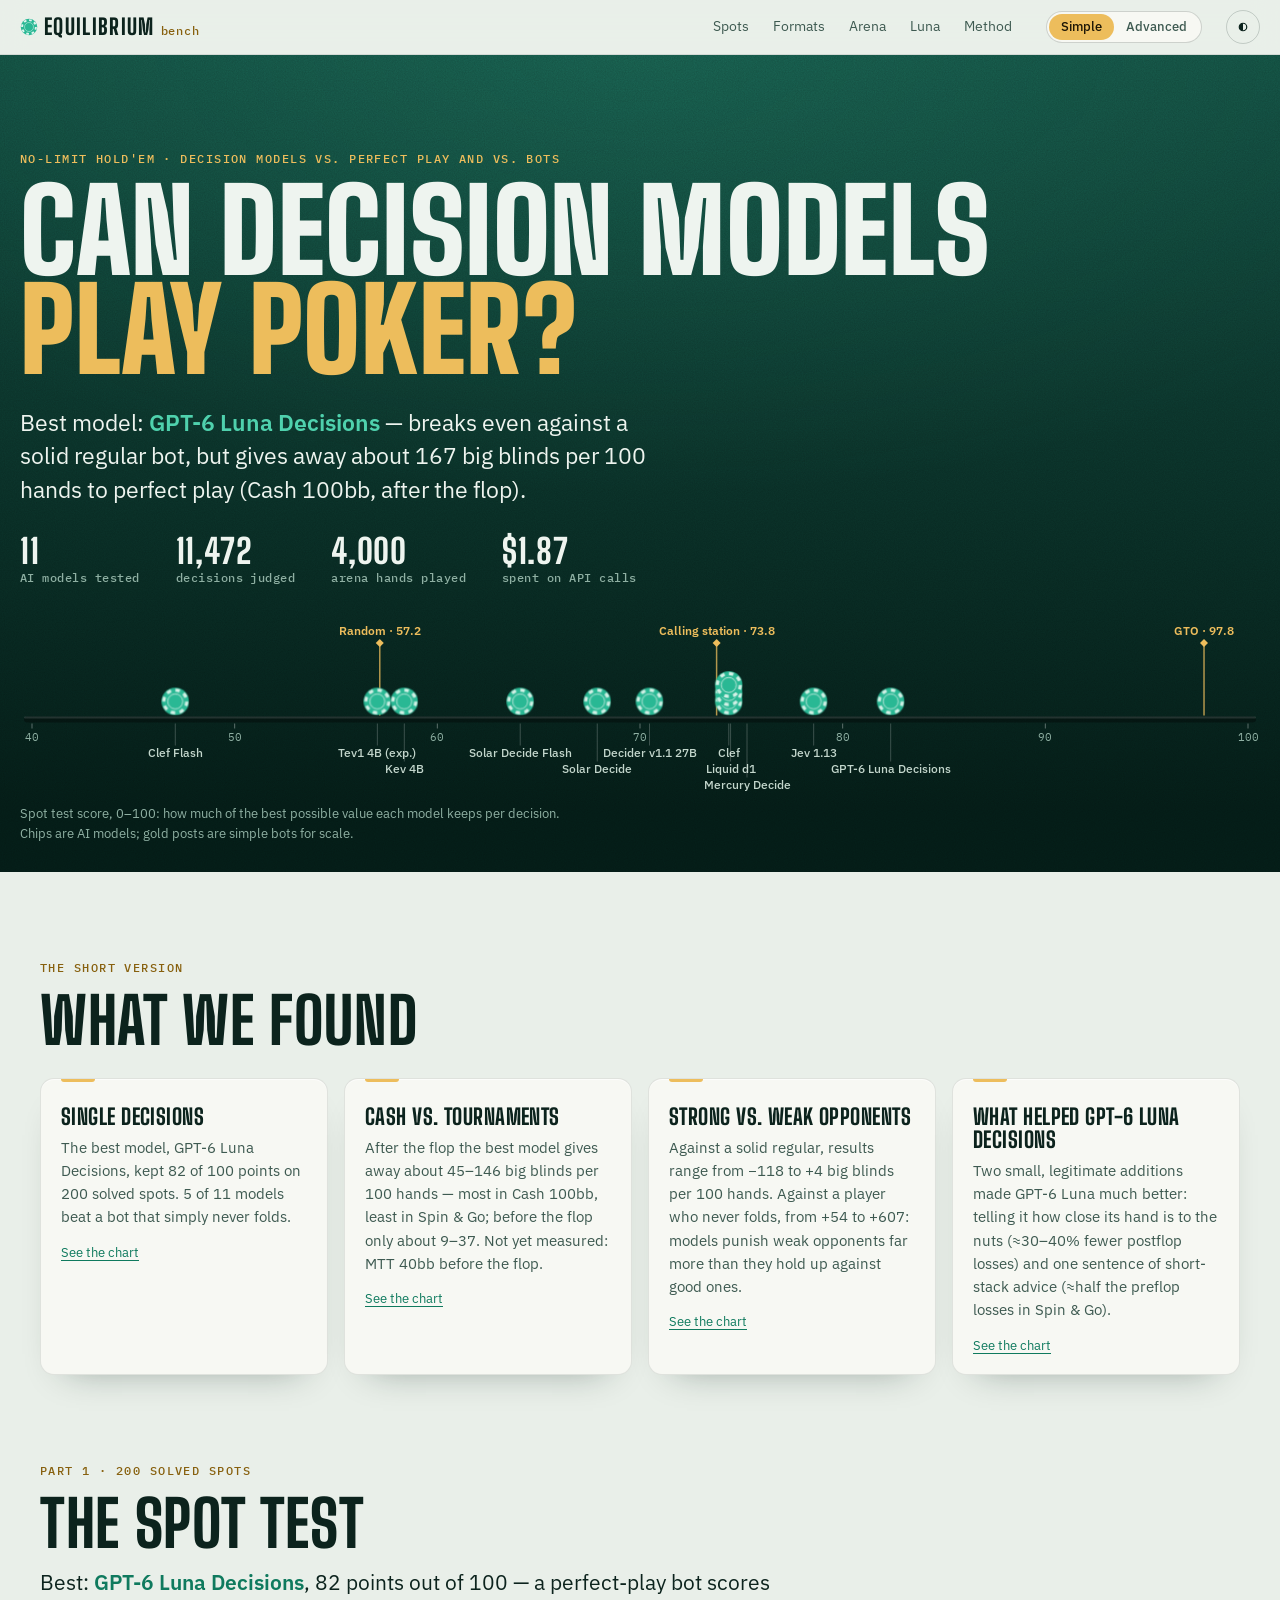
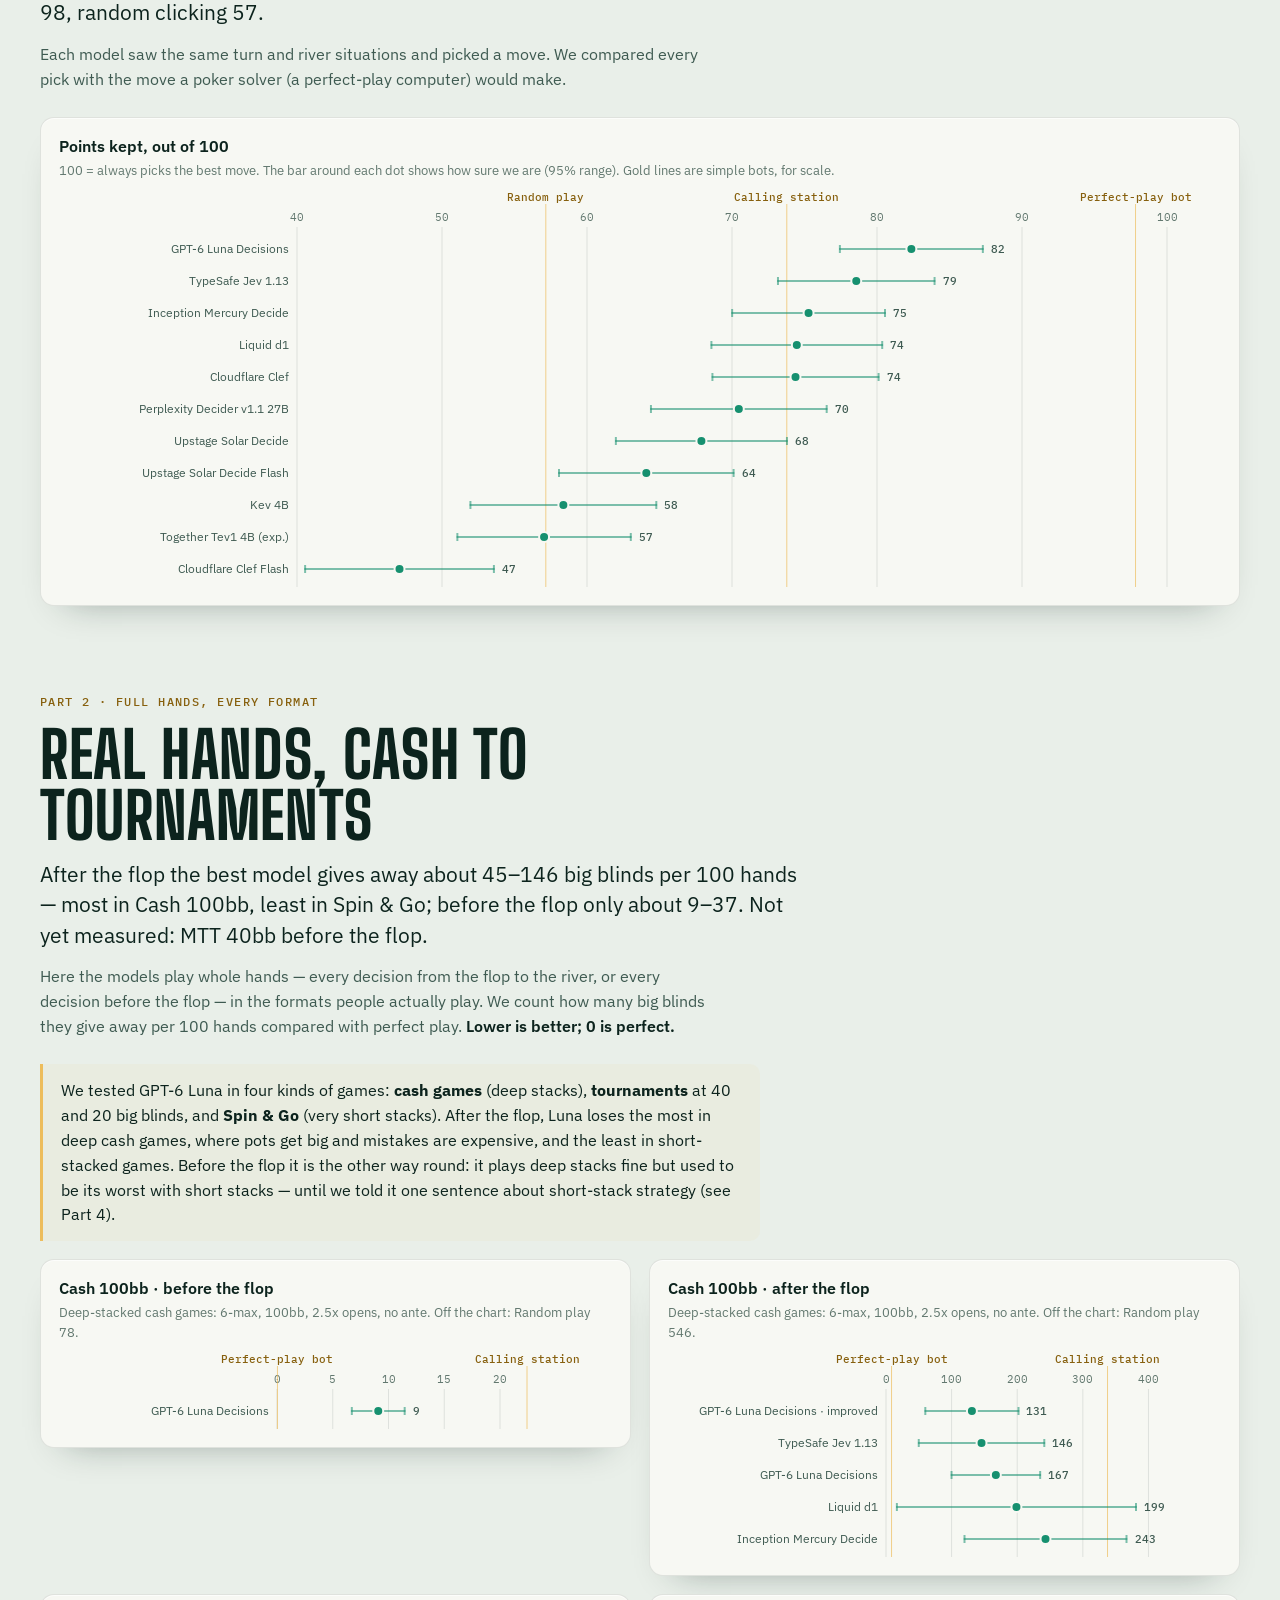
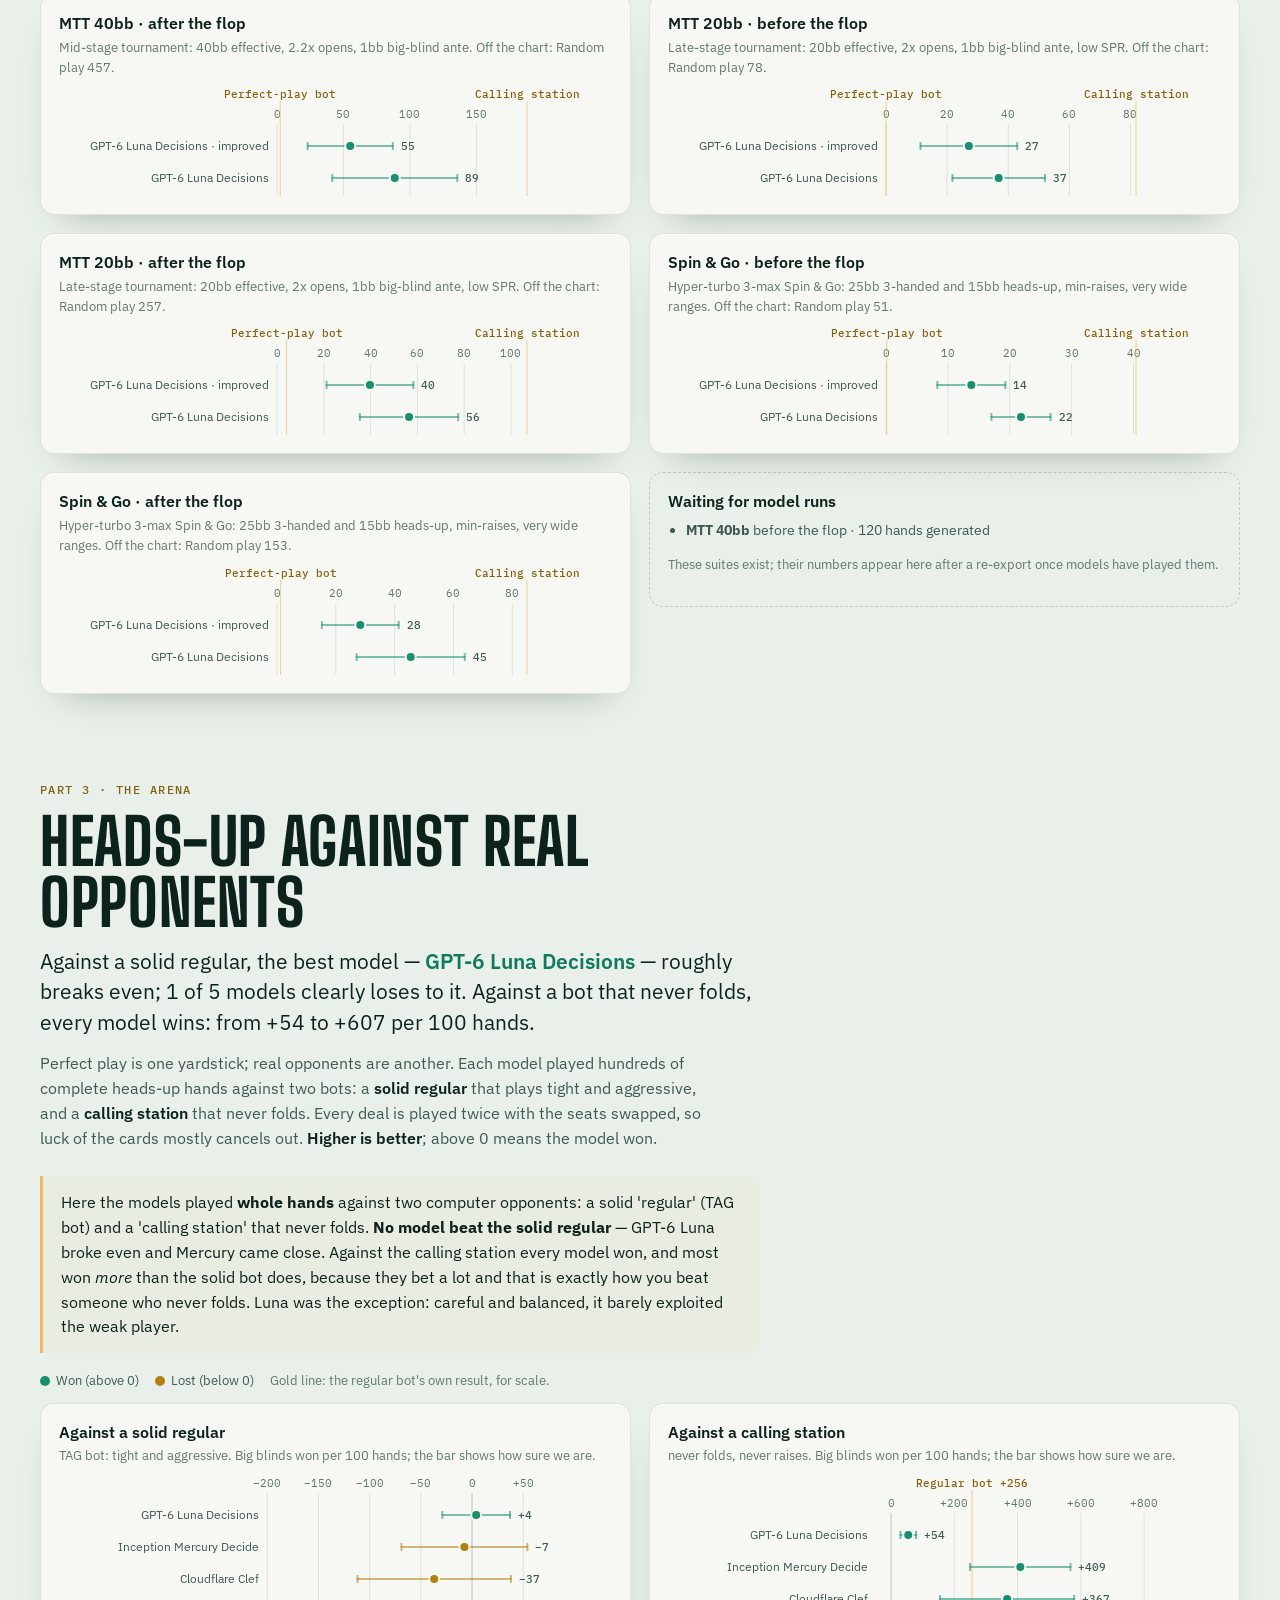
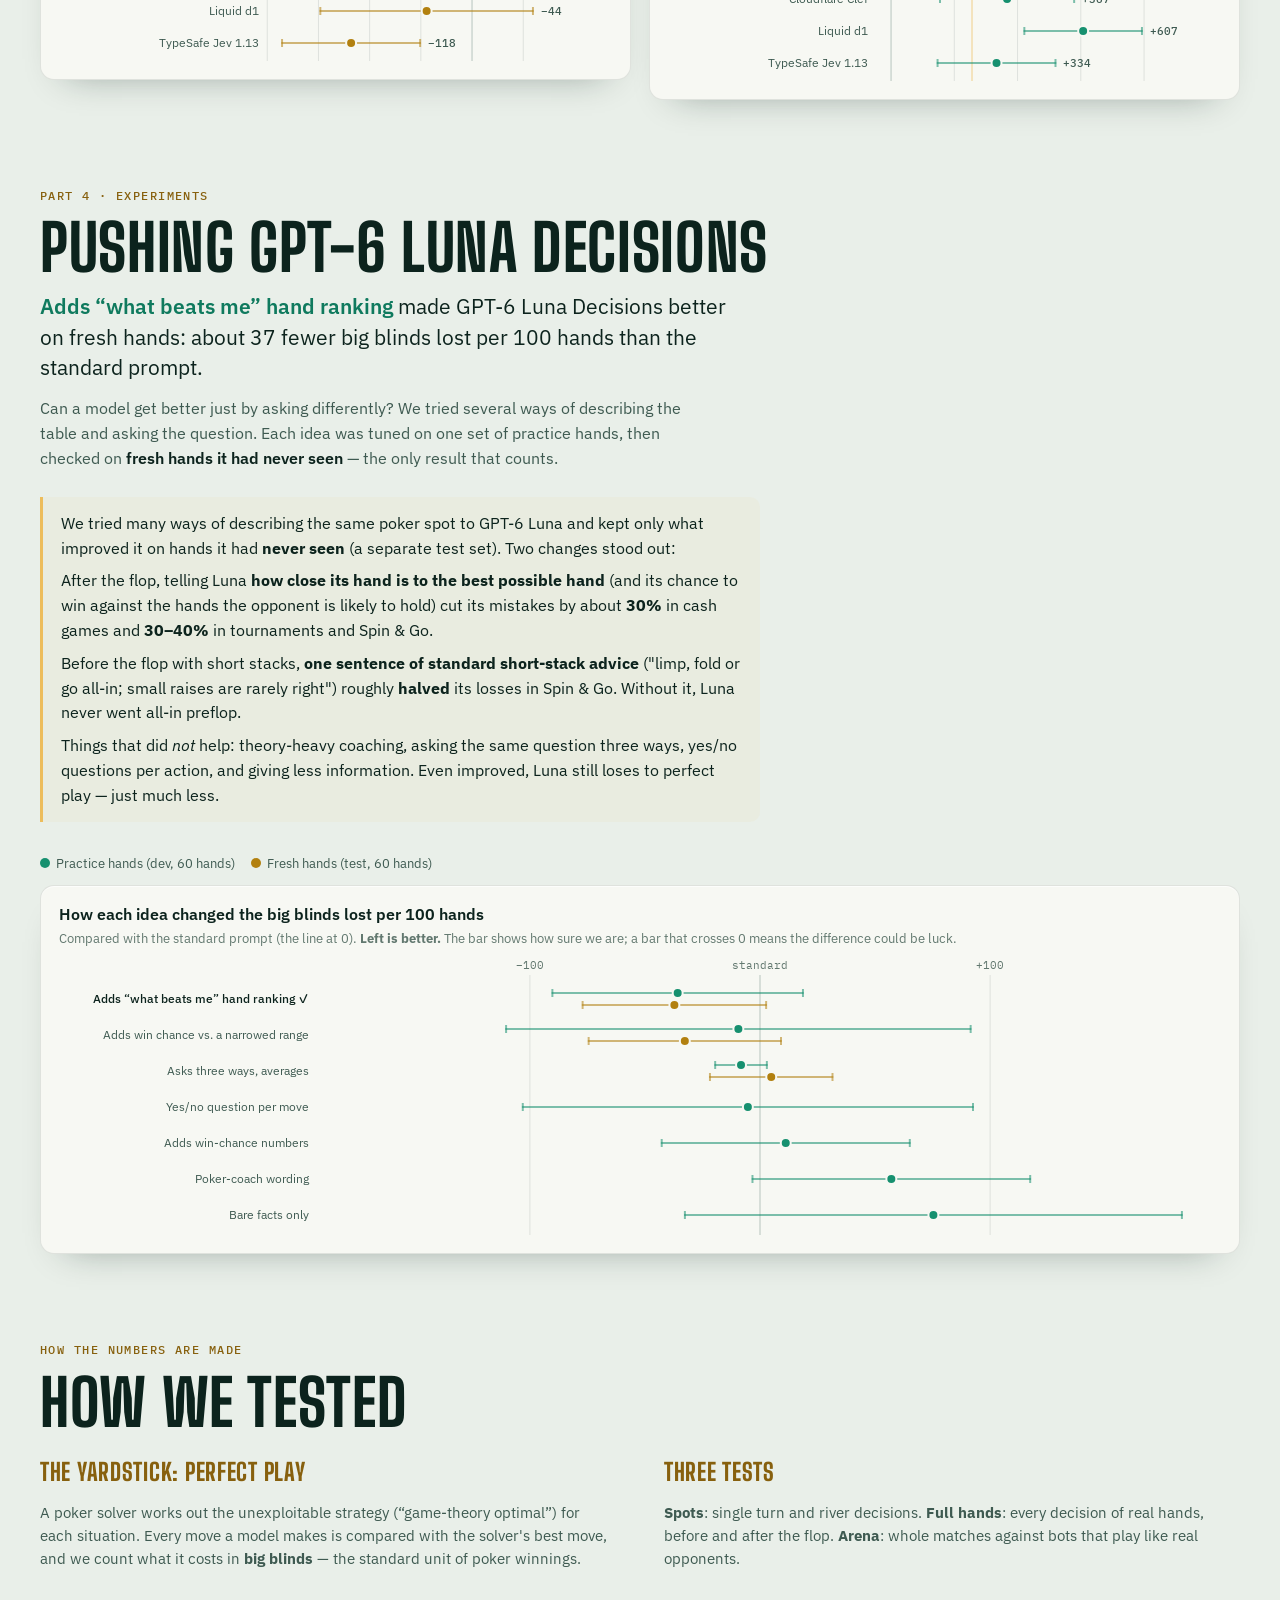
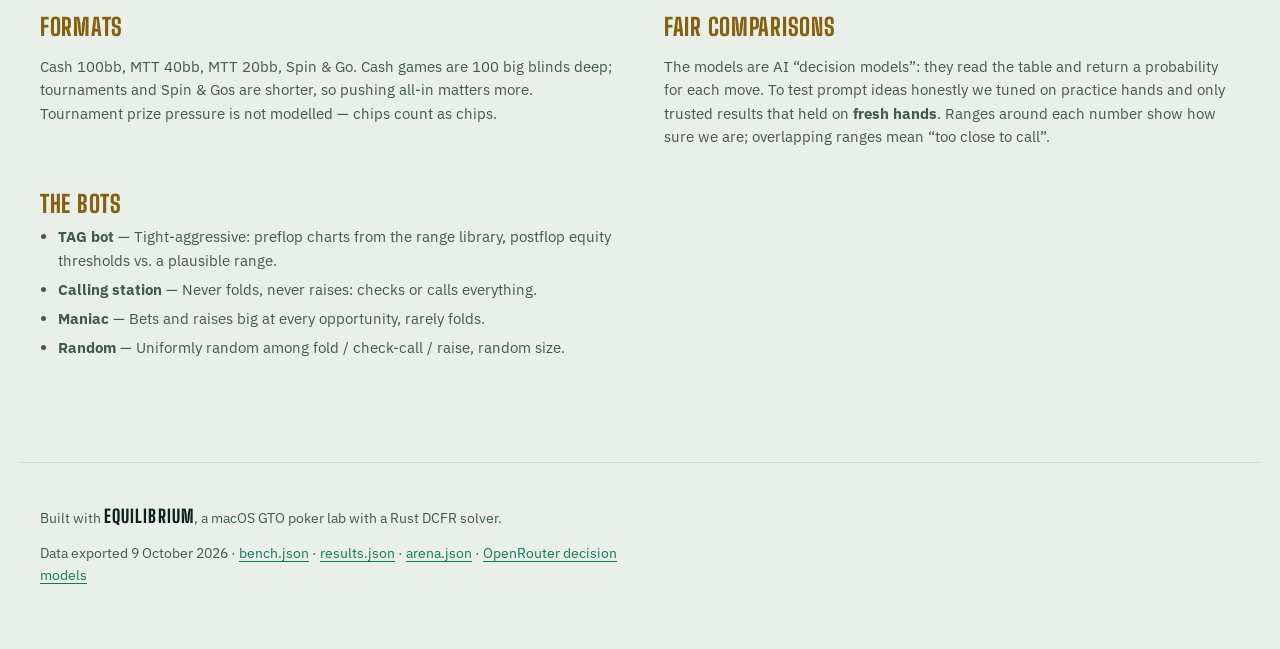
==== commit 638c89e1: "Realistic full-hand + preflop benchmark across formats, HU preflop solver, Luna optimisation (nuts/s" ====
--- a/web/index.html
+++ b/web/index.html
@@ -4,9 +4,9 @@
   <meta charset="utf-8">
   <meta name="viewport" content="width=device-width, initial-scale=1">
   <title>Can decision models play poker? · Equilibrium benchmark</title>
-  <meta name="description" content="OpenRouter System One decision models play heads-up no-limit hold'em spots against a GTO solver. Leaderboard, charts and every hand.">
+  <meta name="description" content="OpenRouter System One decision models play no-limit hold'em against a perfect-play solver and against bots: solved spots, full hands in cash games and tournaments, and a heads-up arena.">
   <meta property="og:title" content="Can decision models play poker?">
-  <meta property="og:description" content="Decision models vs. a GTO solver, scored by EV lost on hundreds of solved heads-up spots.">
+  <meta property="og:description" content="Decision models vs. a GTO solver and vs. bots: how many big blinds they give away, format by format.">
   <meta property="og:type" content="website">
   <meta name="color-scheme" content="dark light">
   <meta name="theme-color" content="#05201a">
@@ -15,15 +15,20 @@
   <link rel="preconnect" href="https://fonts.gstatic.com" crossorigin>
   <link rel="stylesheet" href="https://fonts.googleapis.com/css2?family=Big+Shoulders+Display:wght@600;800;900&family=IBM+Plex+Mono:wght@400;500&family=IBM+Plex+Sans:ital,wght@0,400;0,500;0,600;1,400&display=swap">
   <link rel="stylesheet" href="styles.css">
-  <link rel="preload" href="data/results.json" as="fetch" crossorigin>
+  <link rel="preload" href="data/bench.json" as="fetch" crossorigin>
   <script>
-    // Apply the saved theme before first paint.
-    try { const t = localStorage.getItem("eq-theme"); if (t) document.documentElement.dataset.theme = t; } catch {}
+    // Theme and view mode before first paint. ?mode=advanced|simple wins over the saved choice.
+    try {
+      const t = localStorage.getItem("eq-theme"); if (t) document.documentElement.dataset.theme = t;
+      const q = new URLSearchParams(location.search).get("mode");
+      const m = q === "advanced" || q === "simple" ? q : localStorage.getItem("eq-mode");
+      document.documentElement.dataset.mode = m === "advanced" ? "advanced" : "simple";
+    } catch { document.documentElement.dataset.mode = "simple"; }
   </script>
   <script type="module" src="js/app.js"></script>
 </head>
 <body>
-  <a class="skip" href="#leaderboard">Skip to the leaderboard</a>
+  <a class="skip" href="#main">Skip to the results</a>
 
   <header class="topbar">
     <a class="wordmark" href="#top" aria-label="Equilibrium benchmark, back to top">
@@ -31,11 +36,17 @@
       <span>Equilibrium</span><span class="wordmark-sub">bench</span>
     </a>
     <nav aria-label="Sections">
-      <a href="#leaderboard">Leaderboard</a>
-      <a href="#charts">Charts</a>
-      <a href="#spots">Spots</a>
+      <a href="#spot-bench">Spots</a>
+      <a href="#formats">Formats</a>
+      <a href="#arena">Arena</a>
+      <a href="#luna">Luna</a>
+      <a href="#explorer" class="adv">Explorer</a>
       <a href="#method">Method</a>
     </nav>
+    <div class="mode-switch" role="group" aria-label="Level of detail">
+      <button type="button" data-mode="simple" aria-pressed="true" title="Plain-language summary">Simple</button>
+      <button type="button" data-mode="advanced" aria-pressed="false" title="Every metric, confidence interval and breakdown">Advanced</button>
+    </div>
     <button class="theme-toggle" type="button" aria-label="Switch colour theme" title="Switch colour theme">
       <svg viewBox="0 0 24 24" aria-hidden="true"><circle cx="12" cy="12" r="5"/><path d="M12 7a5 5 0 0 0 0 10z" class="half"/></svg>
     </button>
@@ -44,84 +55,177 @@
   <main id="top">
     <section class="hero" aria-labelledby="hero-title">
       <div class="hero-inner">
-        <p class="eyebrow" id="hero-eyebrow">Heads-up no-limit hold'em · solved spots</p>
+        <p class="eyebrow" id="hero-eyebrow">No-limit hold'em · decision models vs. perfect play and vs. bots</p>
         <h1 id="hero-title">Can decision models <em>play poker?</em></h1>
         <p class="verdict" id="verdict">Loading results…</p>
         <dl class="hero-stats" id="hero-stats"></dl>
       </div>
       <figure class="rail" id="rail" aria-labelledby="rail-cap">
         <div class="rail-plot" id="rail-plot"></div>
-        <figcaption id="rail-cap">GTO score, 0–100: the share of the available EV each player keeps per decision. Posts mark the reference bots; chips are decision models.</figcaption>
+        <figcaption id="rail-cap"></figcaption>
       </figure>
     </section>
 
     <div class="notice" id="notice" hidden></div>
 
-    <section class="block" id="leaderboard" aria-labelledby="lb-title">
-      <header class="block-head">
+    <div id="main" tabindex="-1"></div>
+
+    <section class="block simple" id="takeaways" aria-labelledby="tk-title" hidden>
+      <header class="block-head">
+        <p class="eyebrow">The short version</p>
+        <h2 id="tk-title">What we found</h2>
+      </header>
+      <ol class="takeaways" id="tk-list"></ol>
+    </section>
+
+    <!-- Part 1: solved spots -->
+    <section class="block" id="spot-bench" aria-labelledby="sb-title">
+      <header class="block-head">
+        <p class="eyebrow" id="sb-eyebrow">Part 1 · solved spots</p>
+        <h2 id="sb-title">The spot test</h2>
+        <p class="headline" id="sb-headline"></p>
+        <p class="lede simple">Each model saw the same turn and river situations and picked a move. We compared every pick with the move a poker solver (a perfect-play computer) would make.</p>
+      </header>
+      <figure class="chart big simple" id="ch-score-simple">
+        <figcaption><h3>Points kept, out of 100</h3><p>100 = always picks the best move. The bar around each dot shows how sure we are (95% range). Gold lines are simple bots, for scale.</p></figcaption>
+        <div class="plot"></div>
+      </figure>
+
+      <div class="adv" id="leaderboard">
         <p class="eyebrow" id="lb-eyebrow"></p>
-        <h2 id="lb-title">Leaderboard</h2>
+        <h3 class="sub-h">Leaderboard</h3>
         <p class="lede">Ranked by GTO score. Every decision model is scored twice: on the action it picked (argmax) and on the full probability distribution it returned (mixed). Reference bots are shown in gold for scale. Click a column heading to sort.</p>
-      </header>
-      <div class="table-wrap" tabindex="0" role="region" aria-labelledby="lb-title">
-        <table class="lb" id="lb">
-          <caption class="sr-only">Benchmark leaderboard. Columns are sortable.</caption>
-          <thead></thead>
-          <tbody></tbody>
-        </table>
-      </div>
-      <p class="footnote" id="lb-foot"></p>
-    </section>
-
-    <section class="block" id="charts" aria-labelledby="charts-title">
-      <header class="block-head">
-        <p class="eyebrow">Five views of the same table</p>
-        <h2 id="charts-title">Charts</h2>
-      </header>
-      <div class="charts-grid">
-        <figure class="chart wide" id="ch-score">
-          <figcaption><h3>GTO score, with 95% confidence intervals</h3><p>Dot = mean score; whisker = 95% CI. Vertical lines are the reference bots.</p></figcaption>
-          <div class="plot"></div>
-        </figure>
-        <figure class="chart" id="ch-mixed">
-          <figcaption><h3>Picking vs. playing the distribution</h3><p>EV lost per decision, % of pot. Argmax = the model's pick; mixed = sampling its probabilities.</p></figcaption>
-          <div class="legend" data-legend="mixed"></div>
-          <div class="plot"></div>
-        </figure>
-        <figure class="chart" id="ch-cost">
-          <figcaption><h3>Price vs. play</h3><p>GTO score against cost per 1,000 decisions (log scale). Up and left is better.</p></figcaption>
-          <div class="plot"></div>
-        </figure>
-        <figure class="chart" id="ch-street">
-          <figcaption><h3>Turn vs. river</h3><p>GTO score by street.</p></figcaption>
-          <div class="legend" data-legend="street"></div>
-          <div class="plot"></div>
-        </figure>
-        <figure class="chart" id="ch-type">
-          <figcaption><h3>Leading vs. facing a bet</h3><p>GTO score when checking/betting first vs. when facing a bet.</p></figcaption>
-          <div class="legend" data-legend="type"></div>
-          <div class="plot"></div>
-        </figure>
-        <figure class="chart wide" id="ch-latency">
-          <figcaption><h3>Latency per decision</h3><p>Median response time (dot) and 90th percentile (end of line), seconds, log scale.</p></figcaption>
-          <div class="plot"></div>
-        </figure>
-      </div>
-    </section>
-
-    <section class="block" id="spots" aria-labelledby="spots-title">
+        <div class="table-wrap" tabindex="0" role="region" aria-labelledby="lb-title">
+          <table class="lb" id="lb">
+            <caption class="sr-only" id="lb-title">Spot benchmark leaderboard. Columns are sortable.</caption>
+            <thead></thead>
+            <tbody></tbody>
+          </table>
+        </div>
+        <p class="footnote" id="lb-foot"></p>
+      </div>
+
+      <div class="adv" id="charts">
+        <h3 class="sub-h">Six views of the same table</h3>
+        <div class="charts-grid">
+          <figure class="chart wide" id="ch-score">
+            <figcaption><h3>GTO score, with 95% confidence intervals</h3><p>Dot = mean score; whisker = 95% CI. Vertical lines are the reference bots.</p></figcaption>
+            <div class="plot"></div>
+          </figure>
+          <figure class="chart" id="ch-mixed">
+            <figcaption><h3>Picking vs. playing the distribution</h3><p>EV lost per decision, % of pot. Argmax = the model's pick; mixed = sampling its probabilities.</p></figcaption>
+            <div class="legend" data-legend="mixed"></div>
+            <div class="plot"></div>
+          </figure>
+          <figure class="chart" id="ch-cost">
+            <figcaption><h3>Price vs. play</h3><p>GTO score against cost per 1,000 decisions (log scale). Up and left is better.</p></figcaption>
+            <div class="plot"></div>
+          </figure>
+          <figure class="chart" id="ch-street">
+            <figcaption><h3>Turn vs. river</h3><p>GTO score by street.</p></figcaption>
+            <div class="legend" data-legend="street"></div>
+            <div class="plot"></div>
+          </figure>
+          <figure class="chart" id="ch-type">
+            <figcaption><h3>Leading vs. facing a bet</h3><p>GTO score when checking/betting first vs. when facing a bet.</p></figcaption>
+            <div class="legend" data-legend="type"></div>
+            <div class="plot"></div>
+          </figure>
+          <figure class="chart wide" id="ch-latency">
+            <figcaption><h3>Latency per decision</h3><p>Median response time (dot) and 90th percentile (end of line), seconds, log scale.</p></figcaption>
+            <div class="plot"></div>
+          </figure>
+        </div>
+      </div>
+    </section>
+
+    <!-- Part 2: full hands by format -->
+    <section class="block" id="formats" aria-labelledby="fm-title">
+      <header class="block-head">
+        <p class="eyebrow">Part 2 · full hands, every format</p>
+        <h2 id="fm-title">Real hands, cash to tournaments</h2>
+        <p class="headline" id="fm-headline"></p>
+        <p class="lede simple">Here the models play whole hands — every decision from the flop to the river, or every decision before the flop — in the formats people actually play. We count how many big blinds they give away per 100 hands compared with perfect play. <strong>Lower is better; 0 is perfect.</strong></p>
+        <p class="lede adv">Postflop suites: flops solved from each format's preflop ranges, hands dealt and played to the end along the GTO line, every decision of both seats recorded. Preflop suites: heads-up blind-vs-blind / Spin HU trees from the preflop solver. Metric: bb/100 lost vs GTO = 100 × mean over hands of Σ EV loss ÷ 2 (the model plays both seats), 95% CI over hands. Hands shared by a suite and its dev/test splits are counted once.</p>
+      </header>
+      <div class="notes" id="fm-notes"></div>
+      <div class="seg-row adv" id="fm-controls"></div>
+      <div class="facets" id="fm-facets"></div>
+      <div class="adv">
+        <h3 class="sub-h">Every player, every format</h3>
+        <div class="table-wrap" tabindex="0" role="region" aria-label="bb/100 lost by format">
+          <table class="lb compact" id="fm-table"><thead></thead><tbody></tbody></table>
+        </div>
+        <p class="footnote" id="fm-foot"></p>
+        <h3 class="sub-h">Suites</h3>
+        <div class="table-wrap" tabindex="0" role="region" aria-label="Published suites">
+          <table class="lb compact" id="fm-suites"><thead></thead><tbody></tbody></table>
+        </div>
+      </div>
+    </section>
+
+    <!-- Part 3: arena -->
+    <section class="block" id="arena" aria-labelledby="ar-title">
+      <header class="block-head">
+        <p class="eyebrow">Part 3 · the arena</p>
+        <h2 id="ar-title">Heads-up against real opponents</h2>
+        <p class="headline" id="ar-headline"></p>
+        <p class="lede simple">Perfect play is one yardstick; real opponents are another. Each model played hundreds of complete heads-up hands against two bots: a <strong>solid regular</strong> that plays tight and aggressive, and a <strong>calling station</strong> that never folds. Every deal is played twice with the seats swapped, so luck of the cards mostly cancels out. <strong>Higher is better</strong>; above 0 means the model won.</p>
+        <p class="lede adv">Duplicate heads-up matches, 100bb, every deal played twice with seats swapped. bb/100 ± 95% CI over duplicate pairs (pooled across matches of the same pairing); all-in EV bb/100 removes all-in luck. Matches with fewer than <span id="ar-min">100</span> hands and self-play are excluded; bot-vs-bot matches are references.</p>
+      </header>
+      <div class="notes" id="ar-notes"></div>
+      <div class="legend" id="ar-legend"></div>
+      <div class="facets" id="ar-facets"></div>
+      <div class="adv">
+        <h3 class="sub-h">Decision models vs. bots</h3>
+        <div class="table-wrap" tabindex="0" role="region" aria-label="Arena results">
+          <table class="lb compact" id="ar-table"><thead></thead><tbody></tbody></table>
+        </div>
+        <p class="footnote" id="ar-foot"></p>
+        <h3 class="sub-h">Bot vs. bot references</h3>
+        <div class="table-wrap" tabindex="0" role="region" aria-label="Bot reference matches">
+          <table class="lb compact" id="ar-ref"><thead></thead><tbody></tbody></table>
+        </div>
+      </div>
+    </section>
+
+    <!-- Part 4: Luna experiments -->
+    <section class="block" id="luna" aria-labelledby="lu-title">
+      <header class="block-head">
+        <p class="eyebrow">Part 4 · experiments</p>
+        <h2 id="lu-title">Pushing GPT-6 Luna</h2>
+        <p class="headline" id="lu-headline"></p>
+        <p class="lede simple">Can a model get better just by asking differently? We tried several ways of describing the table and asking the question. Each idea was tuned on one set of practice hands, then checked on <strong>fresh hands it had never seen</strong> — the only result that counts.</p>
+        <p class="lede adv">Variants of the request (state and question) and post-hoc players derived from stored answers, on the dev split (tuning) and the held-out test split (confirmation) of the cash hands suite. Δ = paired difference in bb/100 lost vs the default variant (v2) over the hands both answered, 95% CI. Negative is better. Hybrid players use non-model heuristics and are not pure model results.</p>
+      </header>
+      <div class="notes" id="lu-notes"></div>
+      <div class="seg-row" id="lu-pick" hidden></div>
+      <div class="seg-row adv" id="lu-controls"></div>
+      <div class="legend" id="lu-legend"></div>
+      <figure class="chart big" id="lu-chart">
+        <figcaption><h3 id="lu-chart-title"></h3><p id="lu-chart-sub"></p></figcaption>
+        <div class="plot"></div>
+      </figure>
+      <div class="adv">
+        <h3 class="sub-h">Dev and test, side by side</h3>
+        <div class="table-wrap" tabindex="0" role="region" aria-label="Luna experiments">
+          <table class="lb compact" id="lu-table"><thead></thead><tbody></tbody></table>
+        </div>
+        <p class="footnote" id="lu-foot"></p>
+      </div>
+    </section>
+
+    <!-- Explorer (advanced) -->
+    <section class="block adv" id="explorer" aria-labelledby="spots-title">
       <header class="block-head">
         <p class="eyebrow" id="spots-eyebrow">Every hand, every answer</p>
         <h2 id="spots-title">Spot explorer</h2>
-        <p class="lede">Pick a decision to see the table as the models saw it, the solver's strategy for the hero's exact hand, and what each model would have done. Links like <code>#d042</code> open a spot directly. Use <kbd>J</kbd> / <kbd>K</kbd> to step through the list.</p>
-      </header>
-      <div class="explorer" id="explorer">
+        <p class="lede">Pick a suite and a decision to see the table as the models saw it, the solver's strategy for the hero's exact hand, and what each model would have done. Links like <code>#d042</code> (spot suite) or <code>#cash-hands-dev/d042</code> open a decision directly. Use <kbd>J</kbd> / <kbd>K</kbd> to step through the list.</p>
+      </header>
+      <div class="explorer" id="ex-root">
         <div class="ex-filters" role="group" aria-label="Filter spots">
-          <div class="seg" data-filter="street" role="radiogroup" aria-label="Street">
-            <button type="button" role="radio" aria-checked="true" data-v="all">All streets</button>
-            <button type="button" role="radio" aria-checked="false" data-v="turn">Turn</button>
-            <button type="button" role="radio" aria-checked="false" data-v="river">River</button>
-          </div>
+          <label class="pick">Suite <select id="ex-suite"></select></label>
+          <div class="seg" data-filter="street" role="radiogroup" aria-label="Street"></div>
           <div class="seg" data-filter="type" role="radiogroup" aria-label="Situation">
             <button type="button" role="radio" aria-checked="true" data-v="all">Any action</button>
             <button type="button" role="radio" aria-checked="false" data-v="firstToAct">Check / bet</button>
@@ -141,9 +245,10 @@
     <section class="block method" id="method" aria-labelledby="method-title">
       <header class="block-head">
         <p class="eyebrow" id="method-eyebrow">How the numbers are made</p>
-        <h2 id="method-title">Methodology</h2>
-      </header>
-      <div class="method-grid" id="method-body"></div>
+        <h2 id="method-title">How we tested</h2>
+      </header>
+      <div class="method-grid simple" id="method-simple"></div>
+      <div class="method-grid adv" id="method-body"></div>
     </section>
   </main>
 
@@ -152,14 +257,16 @@
       <p class="footer-mark">Built with <strong>Equilibrium</strong>, a macOS GTO poker lab with a Rust DCFR solver.</p>
       <p id="footer-meta"></p>
     </div>
-    <div>
+    <div class="adv">
       <h2 class="footer-h">Reproduce it</h2>
 <pre class="code"><code>make bench-cli
 export OPENROUTER_API_KEY=sk-or-...
-eqbench bench generate --decisions 200 --seed 2026
+eqbench bench generate --mode hands --format cash --hands 120
+eqbench bench split --suite &lt;id&gt;
 eqbench bench baselines --suite &lt;id&gt;
-eqbench bench run --suite &lt;id&gt; --models typesafe/jev-1.13,liquid/d1,…
-eqbench bench export          # → web/data/results.json</code></pre>
+eqbench bench run --suite &lt;id&gt;-dev --models openai/gpt-6-luna-decisions --variant v2,eq
+eqbench arena match --a openai/gpt-6-luna-decisions --b bot:tag --deals 250
+eqbench bench export --all &amp;&amp; eqbench arena export   # → web/data/</code></pre>
     </div>
   </footer>
 
--- a/web/styles.css
+++ b/web/styles.css
@@ -433,3 +433,55 @@
 @media (forced-colors: active) {
   .stack i { forced-color-adjust: none; border: 1px solid CanvasText; }
 }
+
+/* ── View modes ──────────────────────────────────────────── */
+:root[data-mode="simple"] .adv,
+:root:not([data-mode="advanced"]) .adv { display: none !important; }
+:root[data-mode="advanced"] .simple { display: none !important; }
+.mode-switch { display: inline-flex; border: 1px solid var(--hair-2); border-radius: 999px; padding: 2px; background: var(--surface); flex: none; }
+.mode-switch button { all: unset; cursor: pointer; padding: 5px 12px; border-radius: 999px; font: 500 13px/1.2 var(--sans); color: var(--ink-2); }
+.mode-switch button[aria-pressed="true"] { background: var(--gold); color: #1d1606; }
+.mode-switch button:focus-visible { outline: 2px solid var(--gold); outline-offset: 2px; }
+.mode-switch button:not([aria-pressed="true"]):hover { color: var(--ink); background: var(--hair); }
+.topbar nav { flex-wrap: nowrap; overflow-x: auto; scrollbar-width: none; }
+@media (max-width: 900px) {
+  .topbar { flex-wrap: wrap; row-gap: 6px; }
+  .topbar nav { order: 3; width: 100%; margin-left: 0; }
+  .mode-switch { margin-left: auto; }
+}
+@media (max-width: 420px) { .topbar nav a:nth-child(2) { display: inline; } .mode-switch button { padding: 5px 9px; } }
+#main { outline: none; }
+
+/* ── Section furniture ───────────────────────────────────── */
+.headline { font-size: clamp(18px, 2vw, 21px); line-height: 1.45; color: var(--ink); margin: 0 0 14px; max-width: 64ch; text-wrap: pretty; }
+.headline strong { color: var(--mint-ink); font-weight: 600; }
+.lede strong { color: var(--ink); font-weight: 600; }
+.sub-h { font: 800 26px/1.05 var(--display); text-transform: uppercase; letter-spacing: .02em; margin: 40px 0 12px; }
+#leaderboard .eyebrow { margin-top: 36px; }
+.chart.big { margin-top: 8px; }
+.facets { display: grid; grid-template-columns: repeat(auto-fit, minmax(min(100%, 520px), 1fr)); gap: 18px; }
+.facet.waiting { padding: 18px; border: 1px dashed var(--hair-2); border-radius: var(--radius); color: var(--ink-2); }
+.facet.waiting h3 { font: 600 16px/1.3 var(--sans); margin: 0 0 8px; color: var(--ink); }
+.facet.waiting ul { margin: 0; padding-left: 18px; font-size: 14px; }
+.empty-note { color: var(--muted); font-size: 14px; padding: 18px; border: 1px dashed var(--hair-2); border-radius: var(--radius); margin: 0; }
+.seg-row { display: flex; flex-wrap: wrap; gap: 10px 14px; margin: 0 0 14px; }
+.legend .dash { color: var(--muted); }
+#ar-legend, #lu-legend { margin: 0 0 12px; flex-wrap: wrap; }
+.notes { max-width: 72ch; margin: 0 0 18px; padding: 14px 18px; border-left: 3px solid var(--gold); background: color-mix(in srgb, var(--gold) 6%, transparent); border-radius: 0 10px 10px 0; }
+.notes p { margin: 0 0 8px; } .notes p:last-child { margin: 0; }
+svg .grp { font: 500 11px var(--mono); letter-spacing: .08em; text-transform: uppercase; fill: var(--gold-ink); }
+table.lb.compact { min-width: 760px; }
+.lb tr.star td { background: color-mix(in srgb, var(--mint) 10%, transparent); }
+.lb .good-t { color: var(--good); } .lb .bad-t { color: var(--bad); }
+.pick { display: inline-flex; gap: 8px; align-items: center; font-size: 13px; color: var(--ink-2); }
+.pick select { font: 500 13px var(--sans); color: var(--ink); background: var(--surface); border: 1px solid var(--hair-2); border-radius: 999px; padding: 5px 10px; max-width: 70vw; }
+
+/* ── Takeaways (simple) ──────────────────────────────────── */
+.takeaways { list-style: none; margin: 0; padding: 0; display: grid; grid-template-columns: repeat(auto-fit, minmax(min(100%, 260px), 1fr)); gap: 16px; counter-reset: tk; }
+.takeaways li { position: relative; padding: 20px 20px 18px; background: var(--surface); border: 1px solid var(--hair); border-radius: var(--radius); box-shadow: var(--shadow); }
+.takeaways li::before { content: ""; position: absolute; left: 20px; top: 0; width: 34px; height: 3px; background: var(--gold); border-radius: 0 0 3px 3px; }
+.takeaways h3 { font: 800 22px/1.05 var(--display); text-transform: uppercase; letter-spacing: .02em; margin: 6px 0 8px; }
+.takeaways p { margin: 0 0 10px; color: var(--ink-2); font-size: 15px; }
+.takeaways a { font-size: 13px; }
+.method-extra { margin-top: 12px; padding-top: 28px; border-top: 1px solid var(--hair); }
+.facets { align-items: start; }
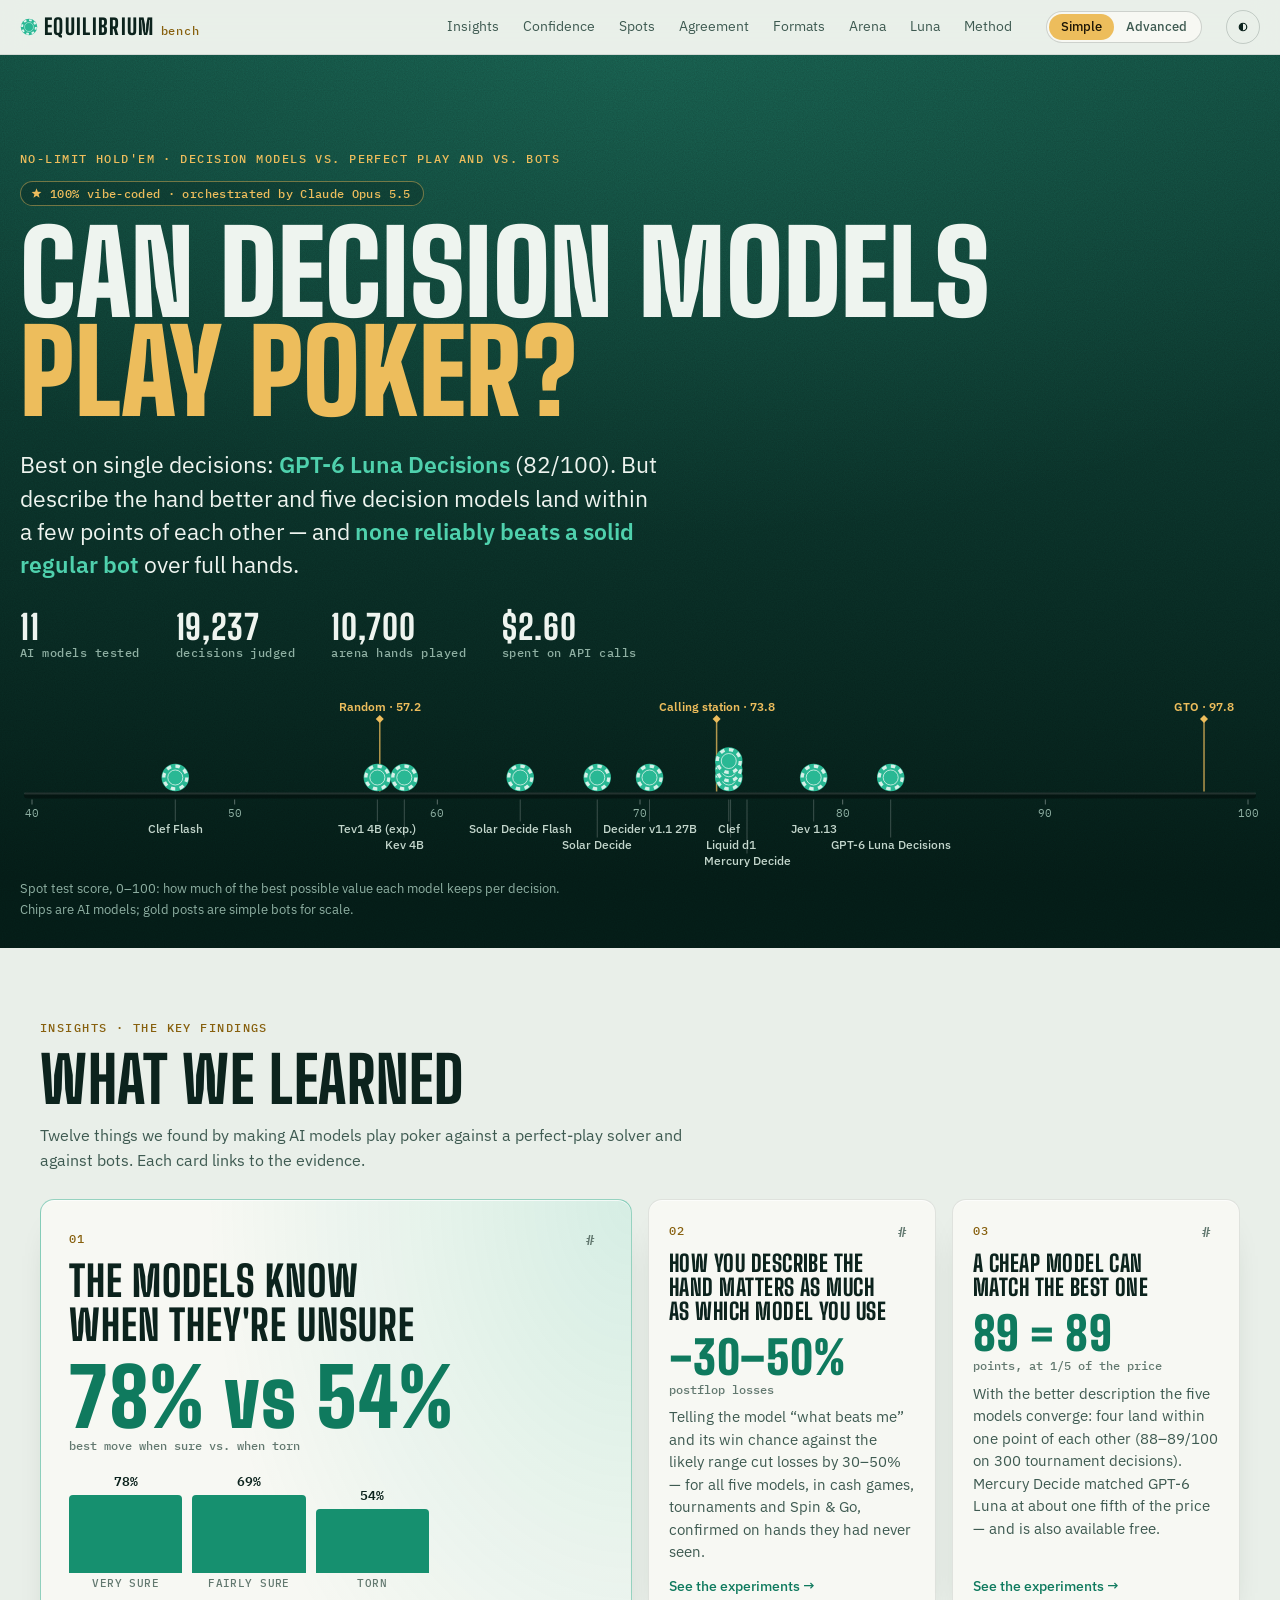
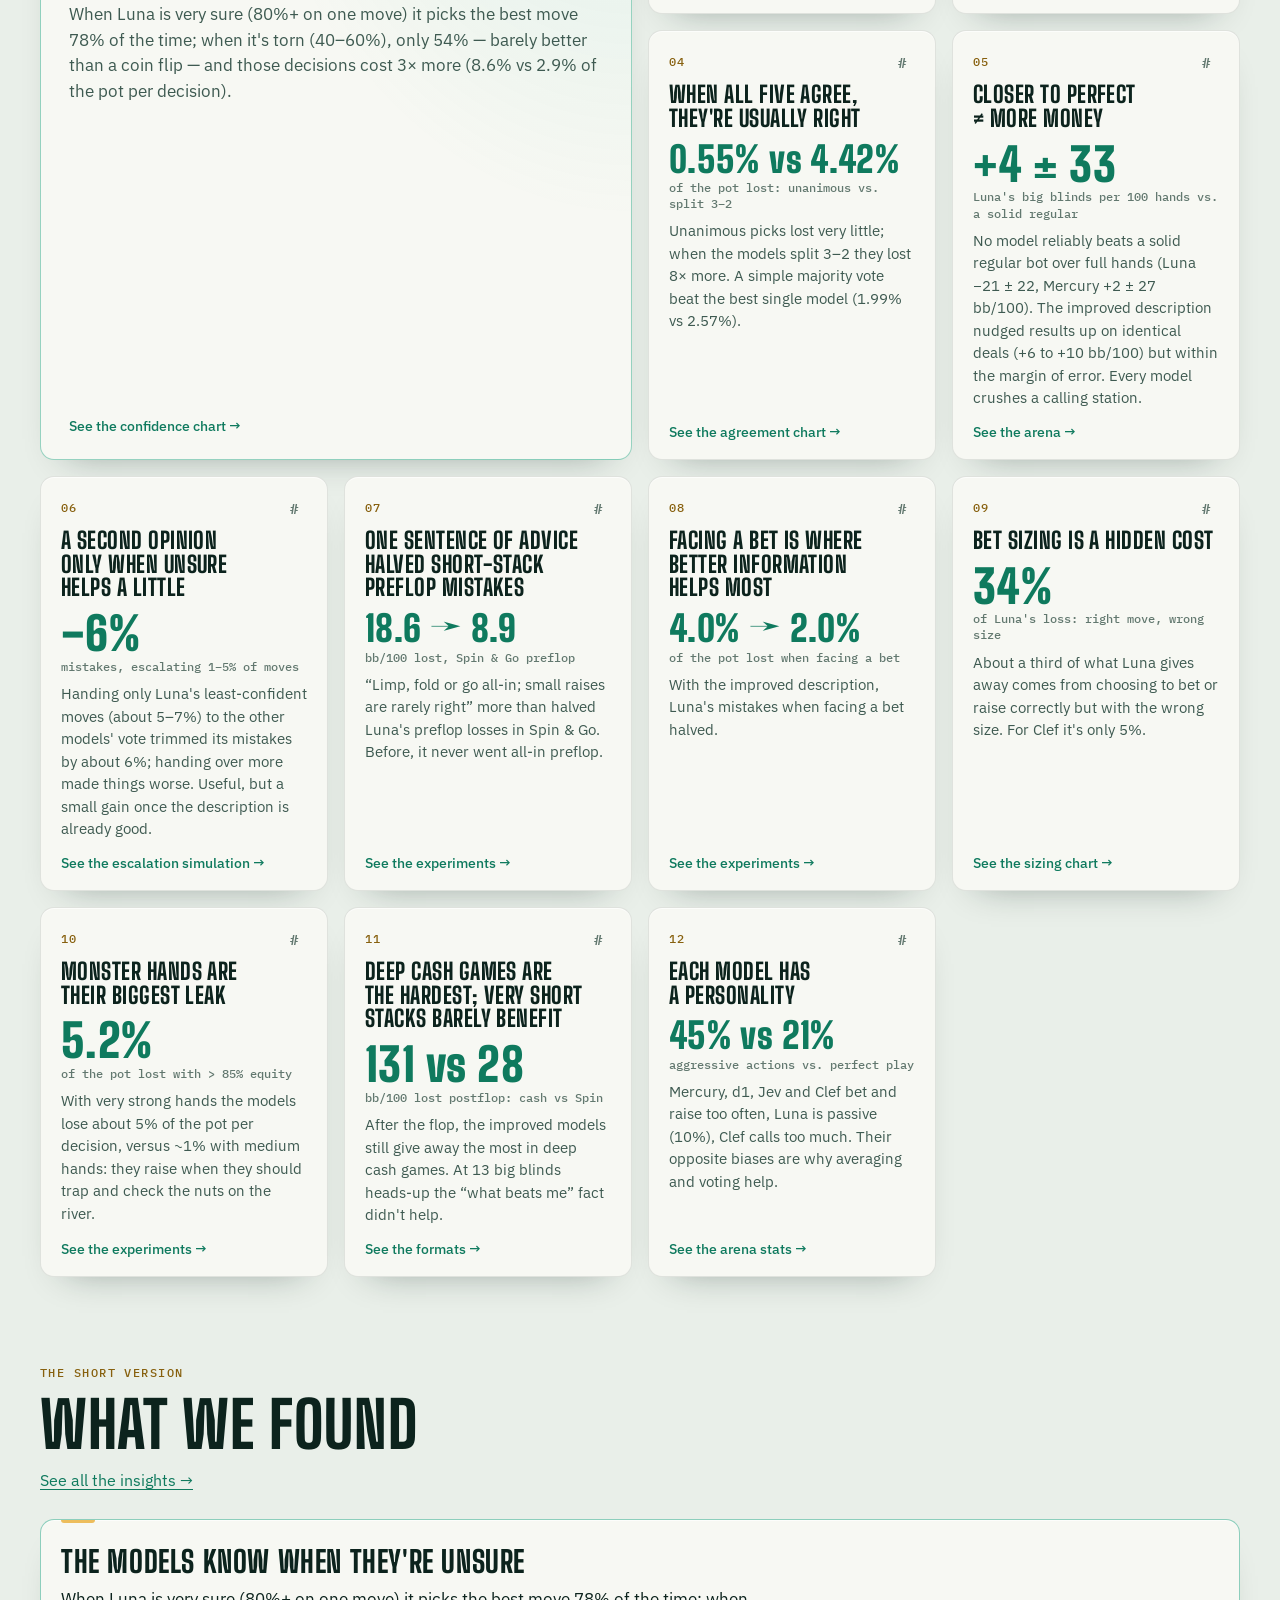
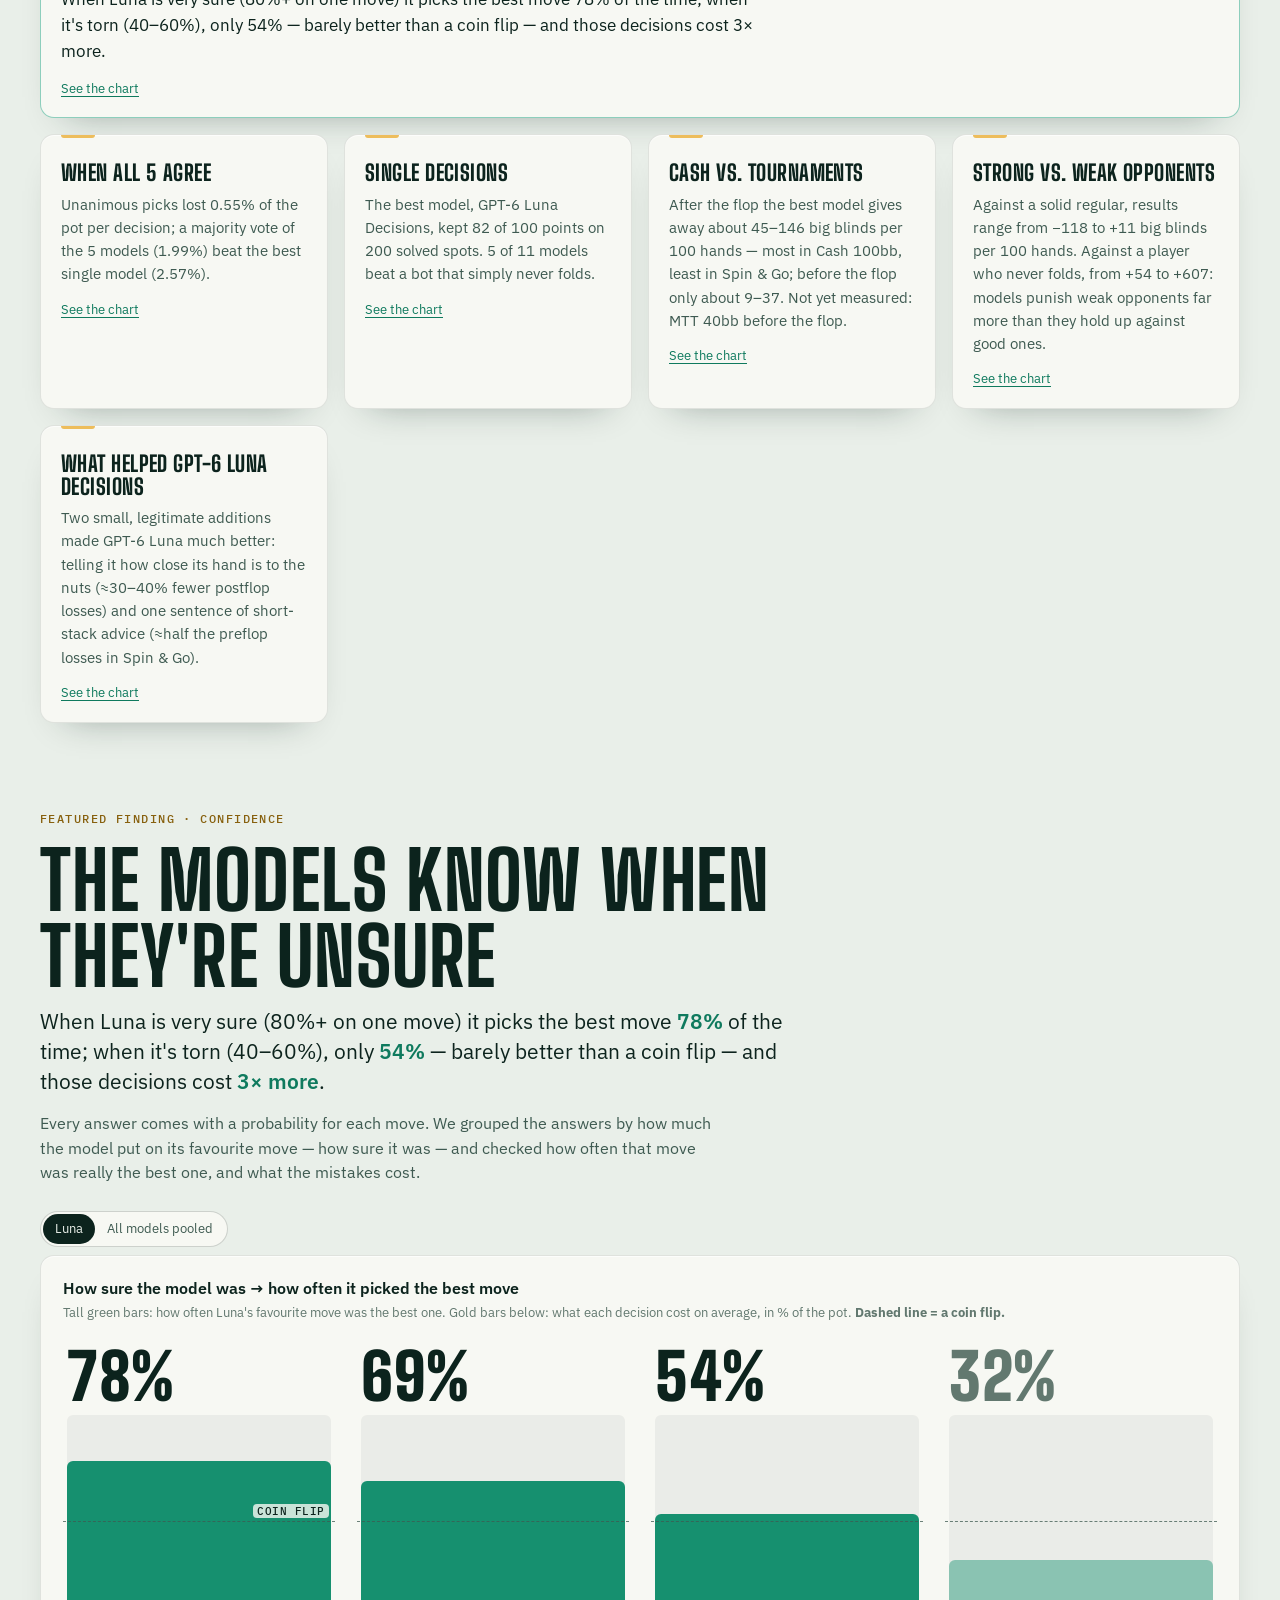
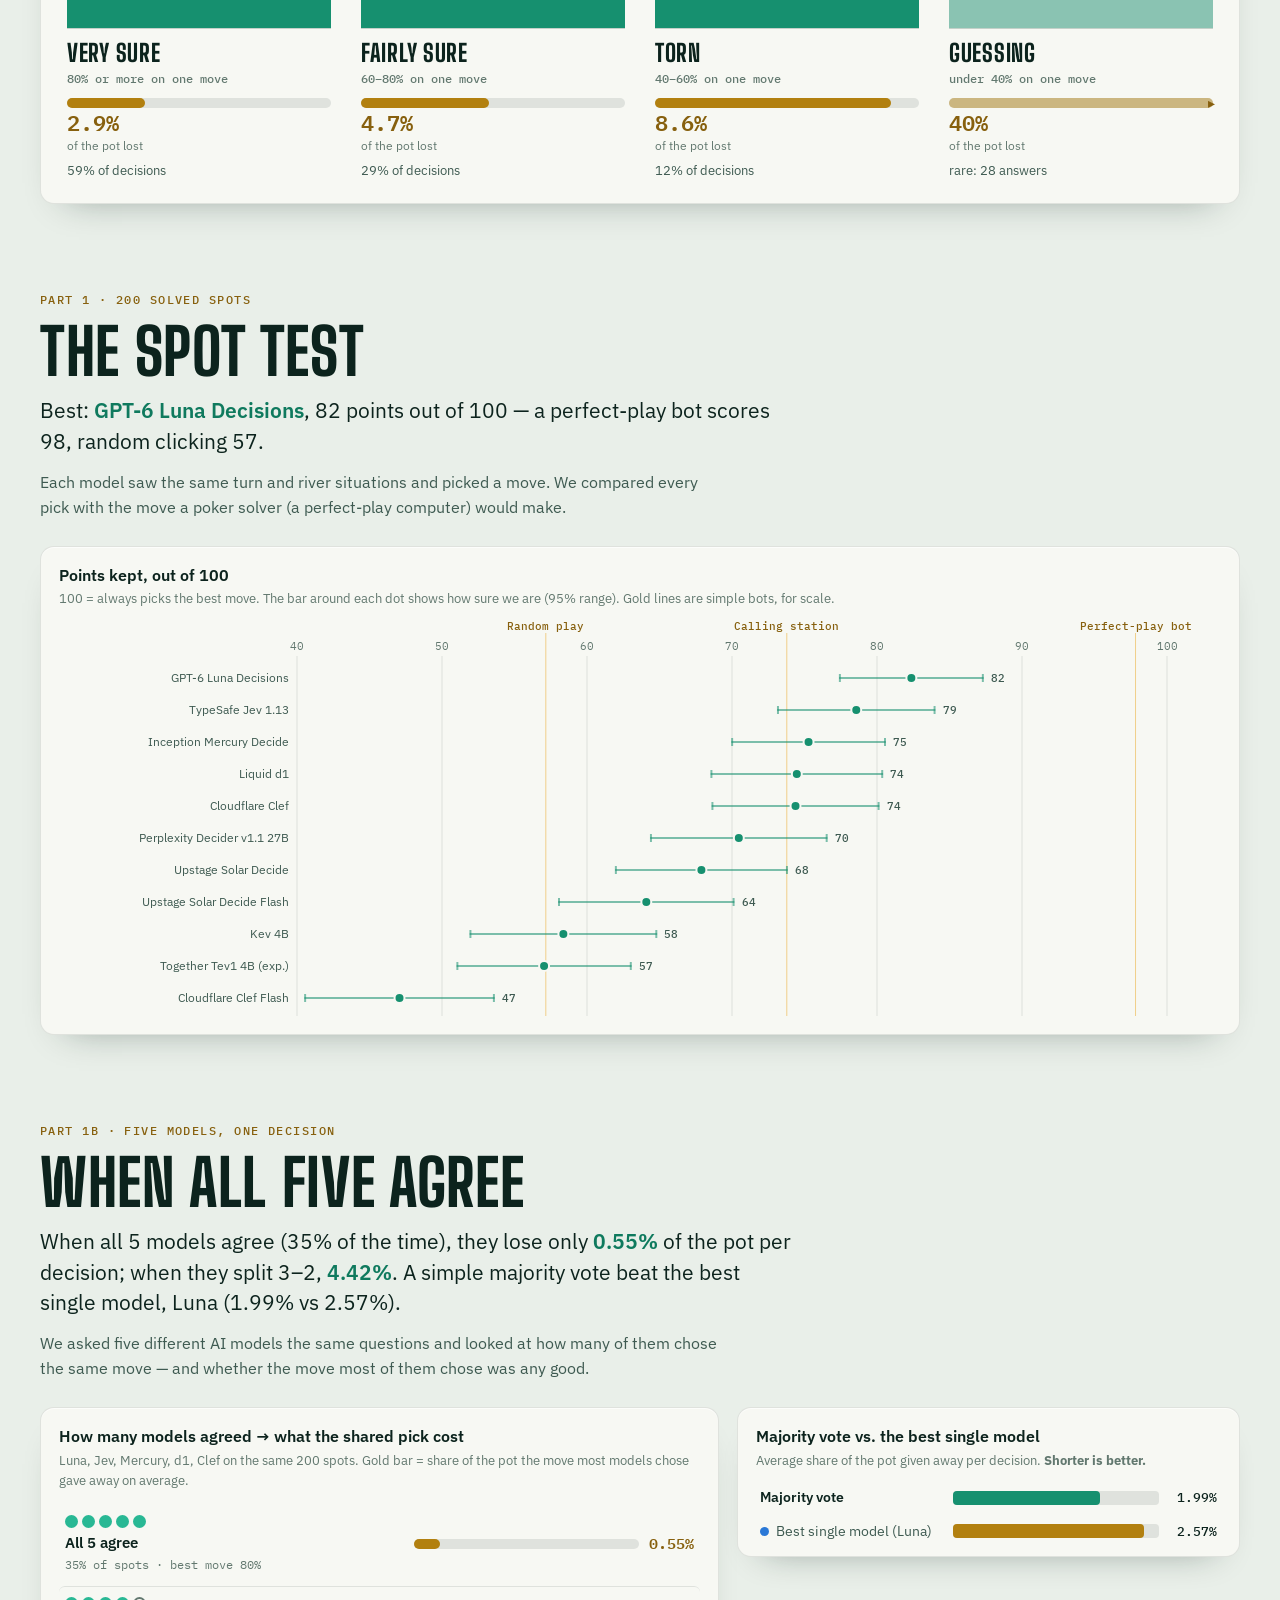
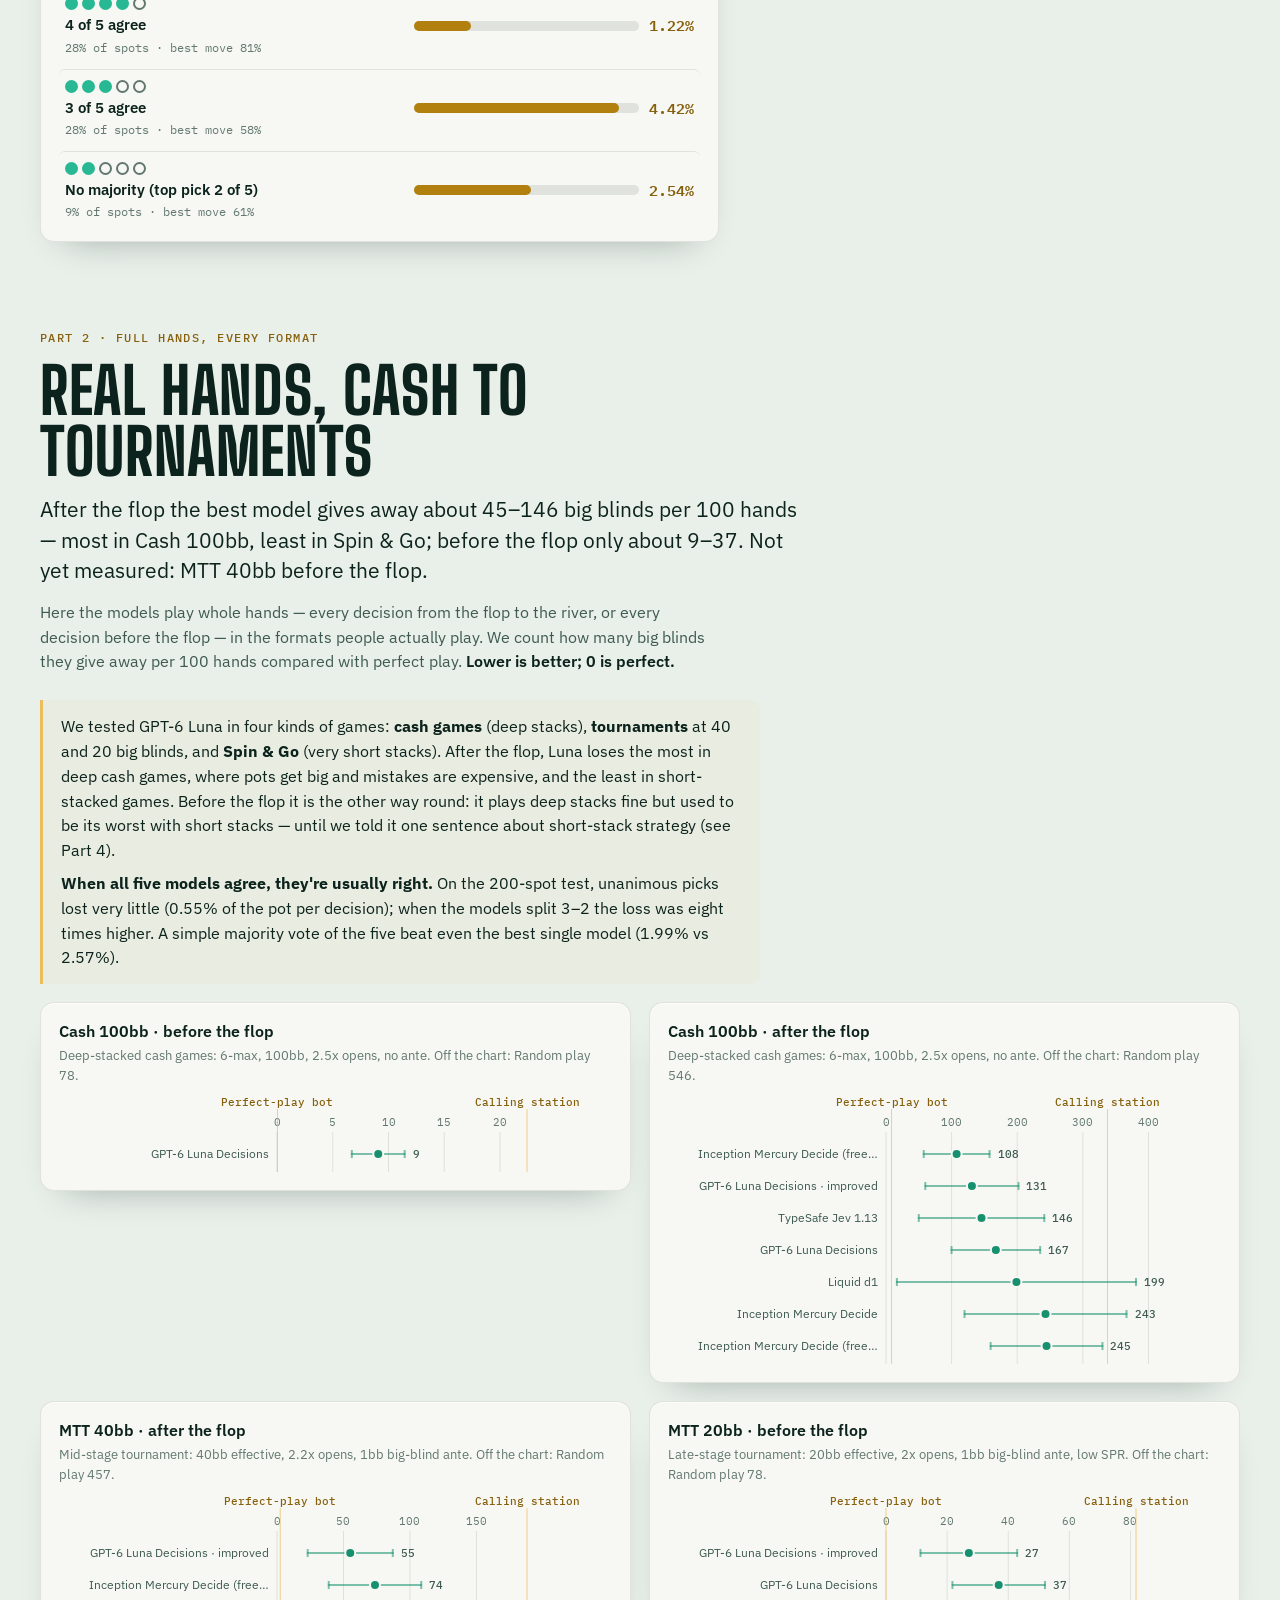
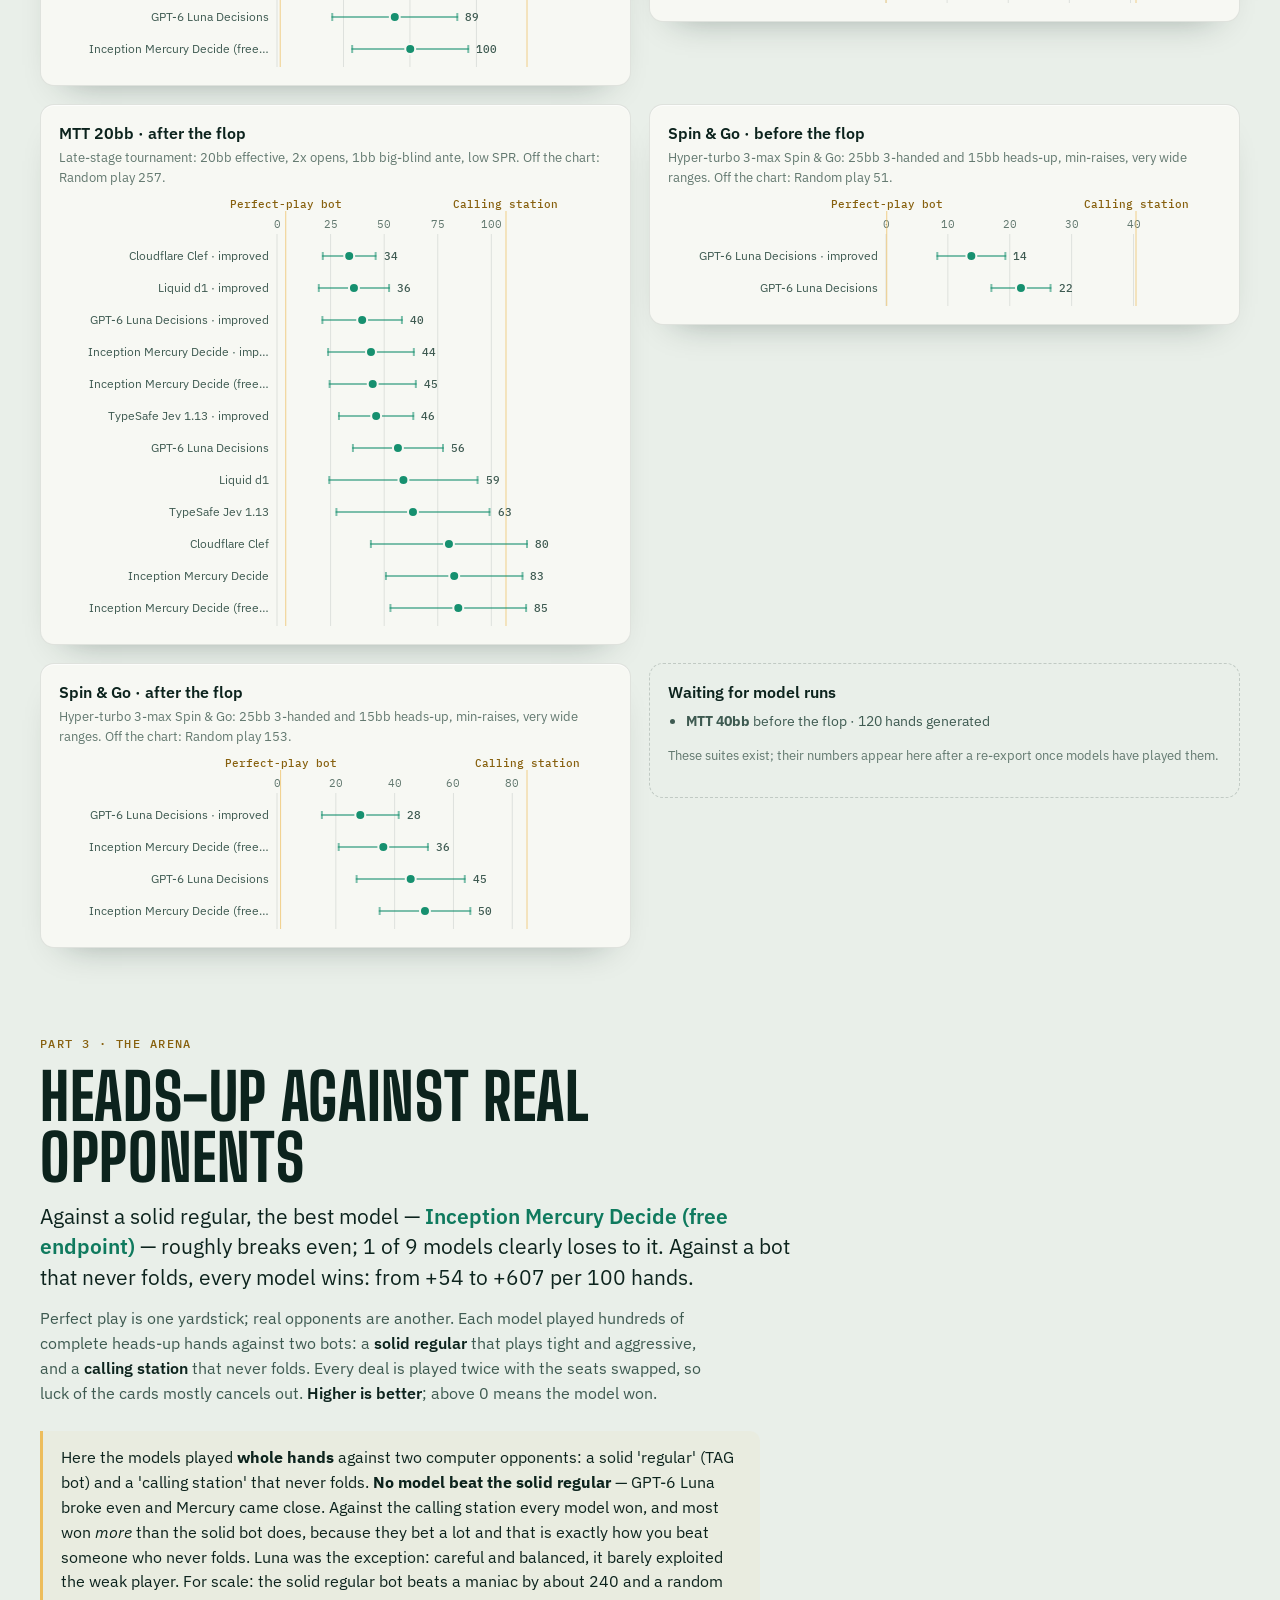
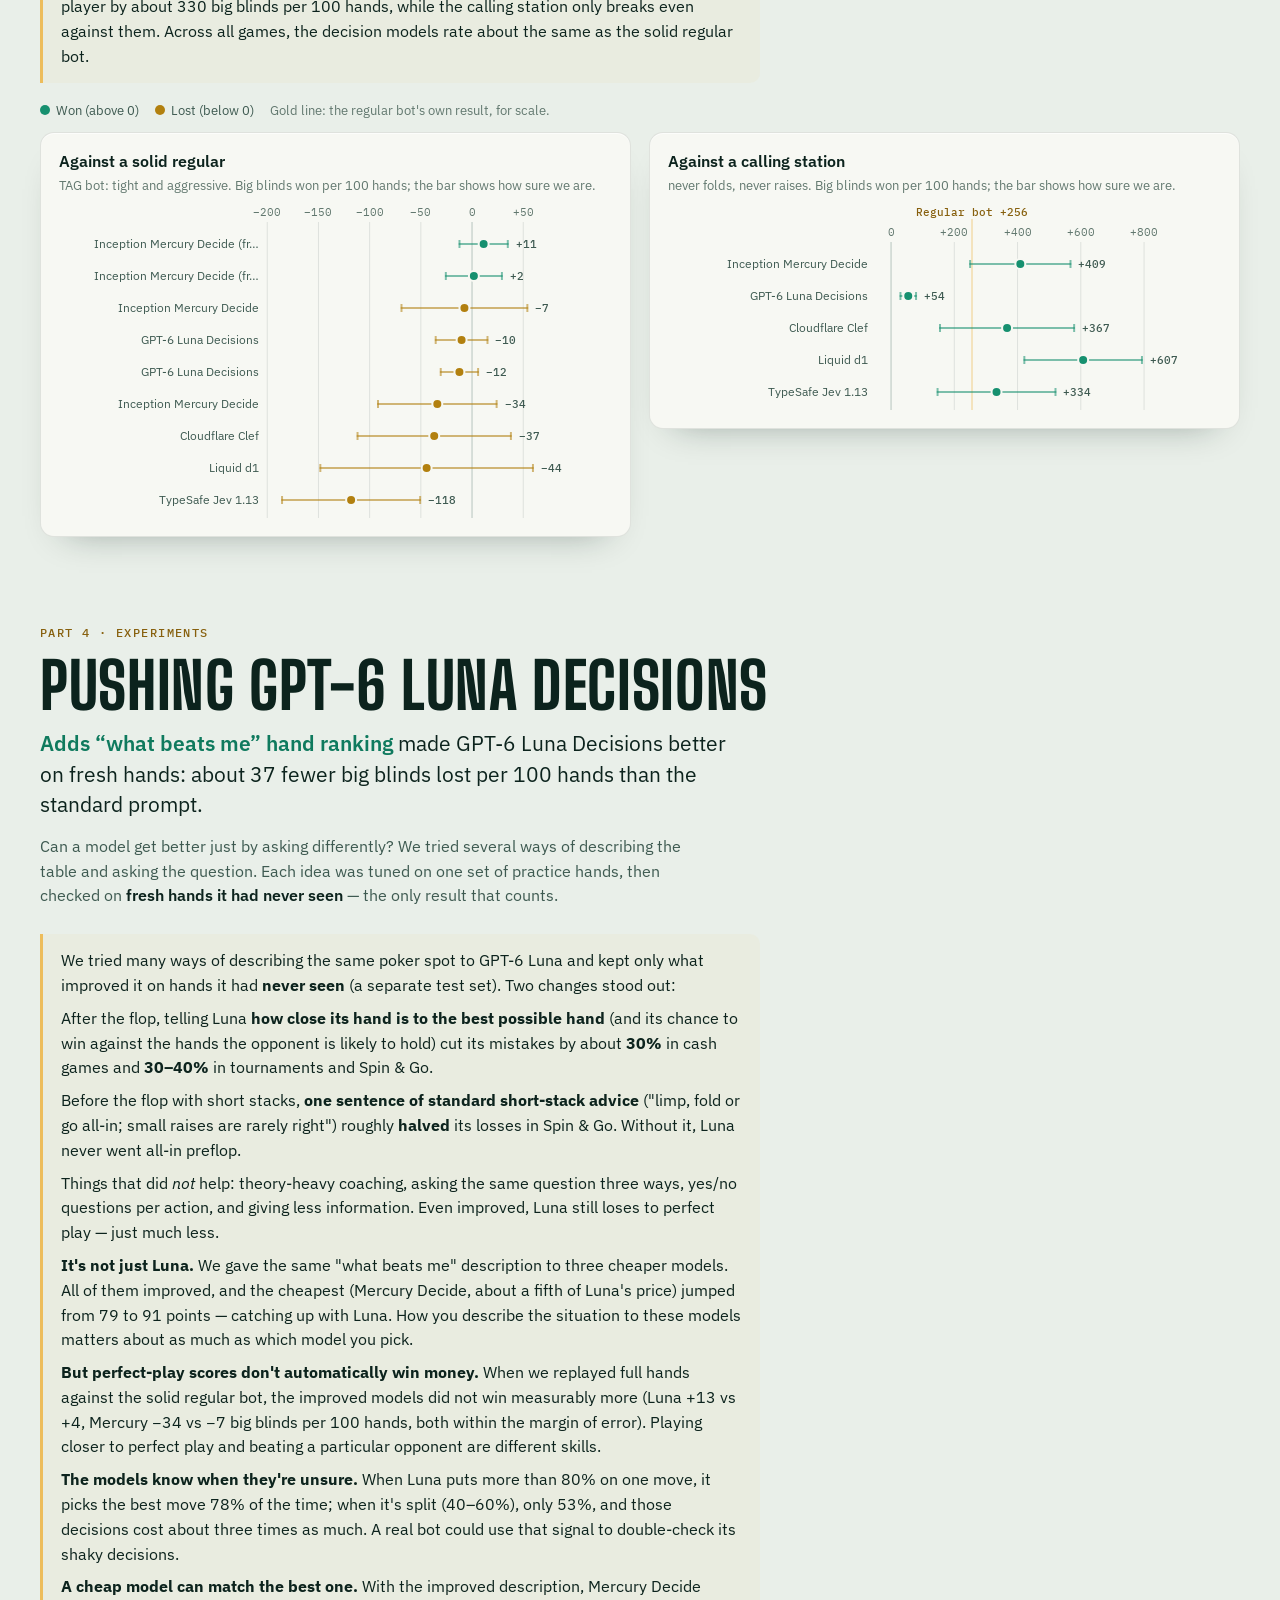
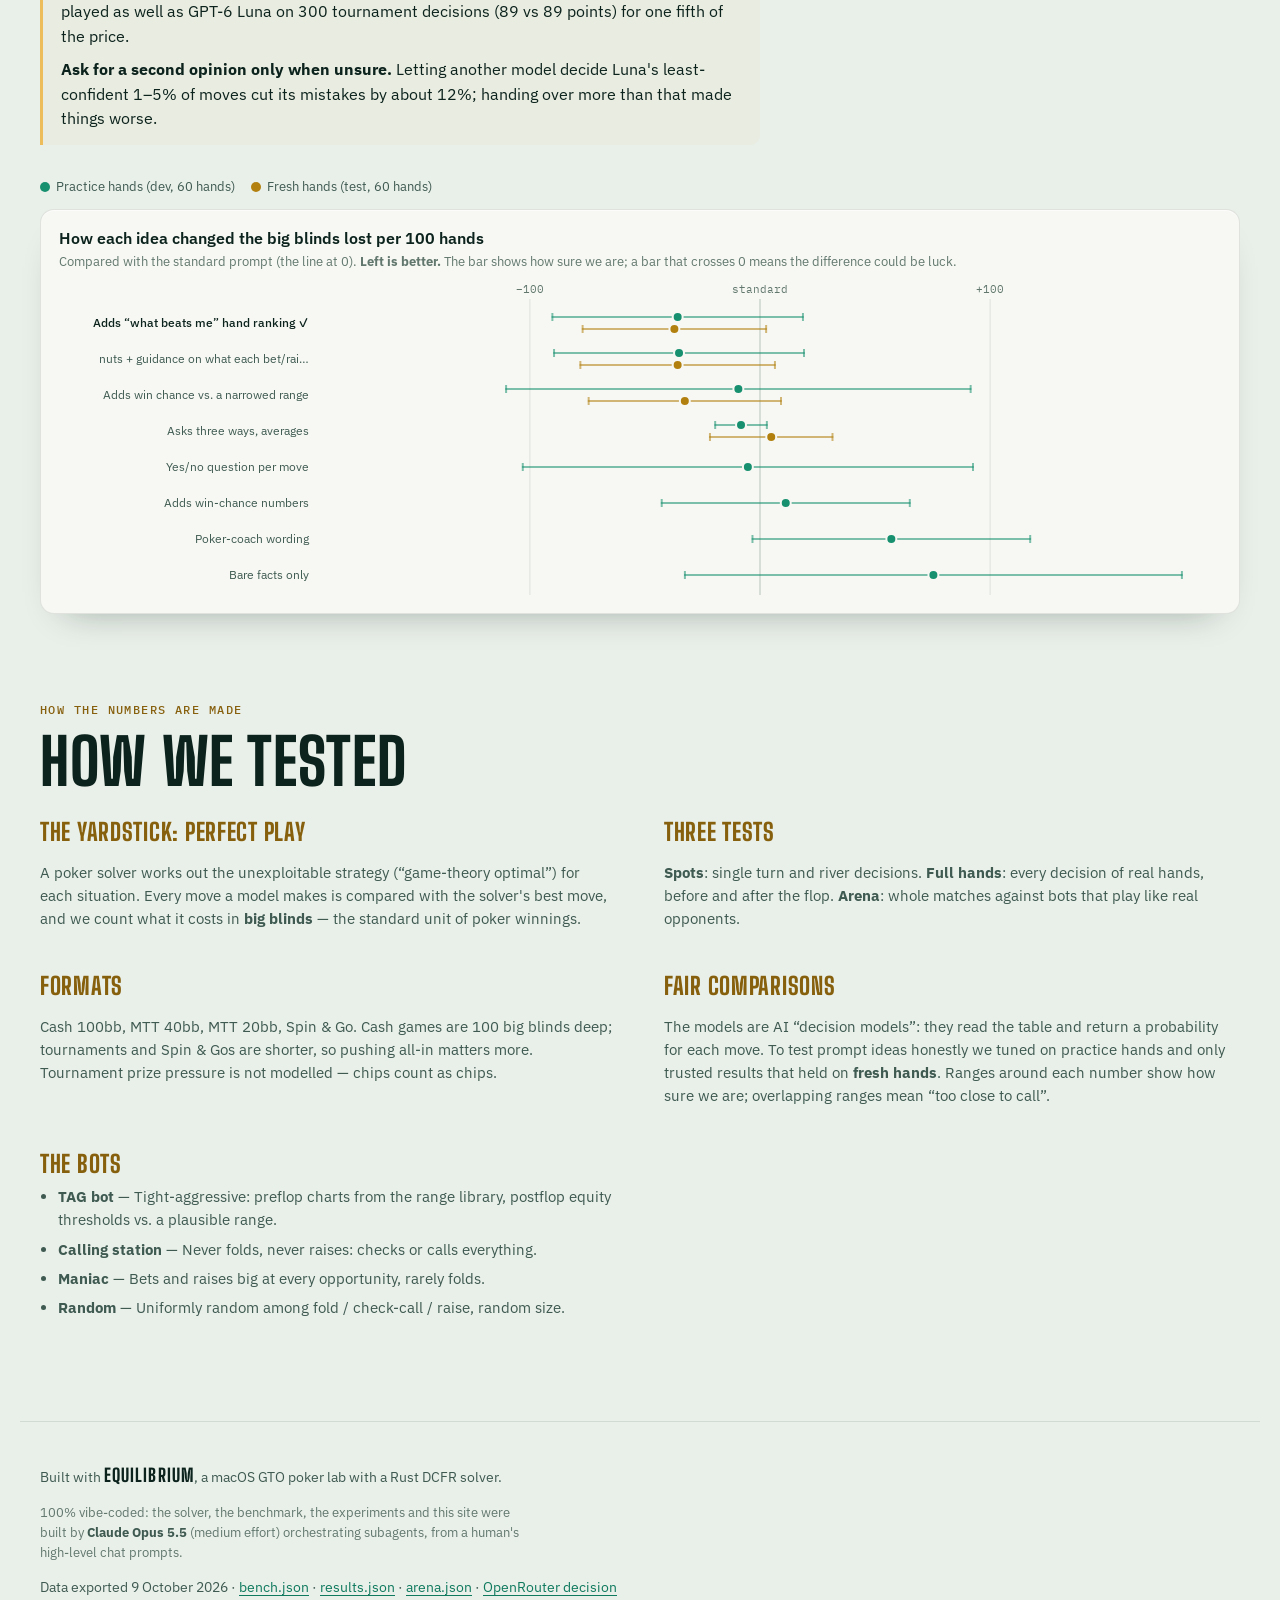
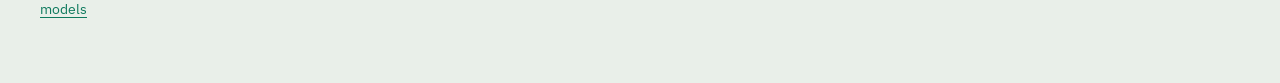
==== commit 15ec8194: "Launch prep: Insights + confidence/agreement sections, final experiments (5-model convergence, arena" ====
--- a/web/index.html
+++ b/web/index.html
@@ -6,8 +6,17 @@
   <title>Can decision models play poker? · Equilibrium benchmark</title>
   <meta name="description" content="OpenRouter System One decision models play no-limit hold'em against a perfect-play solver and against bots: solved spots, full hands in cash games and tournaments, and a heads-up arena.">
   <meta property="og:title" content="Can decision models play poker?">
-  <meta property="og:description" content="Decision models vs. a GTO solver and vs. bots: how many big blinds they give away, format by format.">
+  <meta property="og:description" content="AI decision models vs. a poker solver: when GPT-6 Luna is over 80% sure it picks the best move 78% of the time; when it's torn, barely half — and those decisions cost 3× more. 100% vibe-coded, orchestrated by Claude Opus 5.5.">
   <meta property="og:type" content="website">
+  <meta property="og:url" content="https://equilibrium-poker.pages.dev/">
+  <meta property="og:image" content="https://equilibrium-poker.pages.dev/og.png">
+  <meta property="og:image:width" content="1200">
+  <meta property="og:image:height" content="630">
+  <meta property="og:image:alt" content="Can decision models play poker? 11 OpenRouter decision models vs a GTO solver and vs bots.">
+  <meta name="twitter:card" content="summary_large_image">
+  <meta name="twitter:title" content="Can decision models play poker?">
+  <meta name="twitter:description" content="When the model is sure it's right 78% of the time; when it's torn it's barely better than a coin flip — and those decisions cost 3× more.">
+  <meta name="twitter:image" content="https://equilibrium-poker.pages.dev/og.png">
   <meta name="color-scheme" content="dark light">
   <meta name="theme-color" content="#05201a">
   <link rel="icon" href="favicon.svg" type="image/svg+xml">
@@ -16,6 +25,7 @@
   <link rel="stylesheet" href="https://fonts.googleapis.com/css2?family=Big+Shoulders+Display:wght@600;800;900&family=IBM+Plex+Mono:wght@400;500&family=IBM+Plex+Sans:ital,wght@0,400;0,500;0,600;1,400&display=swap">
   <link rel="stylesheet" href="styles.css">
   <link rel="preload" href="data/bench.json" as="fetch" crossorigin>
+  <link rel="preload" href="data/insights.json" as="fetch" crossorigin>
   <script>
     // Theme and view mode before first paint. ?mode=advanced|simple wins over the saved choice.
     try {
@@ -36,7 +46,10 @@
       <span>Equilibrium</span><span class="wordmark-sub">bench</span>
     </a>
     <nav aria-label="Sections">
+      <a href="#insights">Insights</a>
+      <a href="#confidence">Confidence</a>
       <a href="#spot-bench">Spots</a>
+      <a href="#agreement">Agreement</a>
       <a href="#formats">Formats</a>
       <a href="#arena">Arena</a>
       <a href="#luna">Luna</a>
@@ -56,6 +69,7 @@
     <section class="hero" aria-labelledby="hero-title">
       <div class="hero-inner">
         <p class="eyebrow" id="hero-eyebrow">No-limit hold'em · decision models vs. perfect play and vs. bots</p>
+        <p class="vibe-badge simple"><svg viewBox="0 0 16 16" aria-hidden="true"><path d="M8 1.5l1.6 4.2 4.4.3-3.4 2.8 1.1 4.3L8 10.7l-3.7 2.4 1.1-4.3L2 6l4.4-.3z"/></svg>100% vibe-coded · orchestrated by Claude Opus 5.5</p>
         <h1 id="hero-title">Can decision models <em>play poker?</em></h1>
         <p class="verdict" id="verdict">Loading results…</p>
         <dl class="hero-stats" id="hero-stats"></dl>
@@ -70,12 +84,65 @@
 
     <div id="main" tabindex="-1"></div>
 
+    <!-- Insights: every key finding as a deep-linkable card (data/insights.json + live numbers from bench.json) -->
+    <section class="block insights-block" id="insights" aria-labelledby="in-title">
+      <header class="block-head">
+        <p class="eyebrow">Insights · the key findings</p>
+        <h2 id="in-title">What we learned</h2>
+        <p class="lede simple">Twelve things we found by making AI models play poker against a perfect-play solver and against bots. Each card links to the evidence.</p>
+        <p class="lede adv">Each card shows the exact statistic, sample size and 95% CI where available. Cards marked <span class="live-tag">live</span> are computed from the current export (<code>bench.json</code>); the others come from <code>data/insights.json</code>. Every card is linkable (<code>#insight-…</code>).</p>
+      </header>
+      <ol class="insights" id="in-list"></ol>
+    </section>
+
     <section class="block simple" id="takeaways" aria-labelledby="tk-title" hidden>
       <header class="block-head">
         <p class="eyebrow">The short version</p>
         <h2 id="tk-title">What we found</h2>
+        <p class="lede"><a href="#insights">See all the insights →</a></p>
       </header>
       <ol class="takeaways" id="tk-list"></ol>
+    </section>
+
+    <!-- Featured finding: calibration -->
+    <section class="block featured" id="confidence" aria-labelledby="cf-title">
+      <header class="block-head">
+        <p class="eyebrow">Featured finding · confidence</p>
+        <h2 id="cf-title">The models know when they're unsure</h2>
+        <p class="headline" id="cf-headline"></p>
+        <p class="lede simple">Every answer comes with a probability for each move. We grouped the answers by how much the model put on its favourite move — how sure it was — and checked how often that move was really the best one, and what the mistakes cost.</p>
+        <p class="lede adv" id="cf-def"></p>
+      </header>
+      <div class="seg-row" id="cf-controls"></div>
+      <figure class="chart big conf-fig" id="cf-chart">
+        <figcaption><h3 id="cf-chart-title">How sure the model was → how often it picked the best move</h3><p id="cf-chart-sub"></p></figcaption>
+        <div class="conf" id="cf-bars"></div>
+      </figure>
+      <div class="adv">
+        <h3 class="sub-h">Reliability diagram</h3>
+        <div class="charts-grid">
+          <figure class="chart" id="cf-rel">
+            <figcaption><h3>Stated confidence vs. how often it was right</h3><p>x = mean top probability in the bin, y = share of picks within 0.25% pot of the best EV. Dashed diagonal = perfectly calibrated. Bins with fewer than 20 answers are hidden.</p></figcaption>
+            <div class="legend" id="cf-rel-legend"></div>
+            <div class="plot"></div>
+          </figure>
+          <figure class="chart" id="cf-esc">
+            <figcaption><h3>Escalation: a second opinion only when unsure</h3><p id="cf-esc-sub"></p></figcaption>
+            <div class="seg-row" id="cf-esc-pick"></div>
+            <div class="legend" id="cf-esc-legend"></div>
+            <div class="plot"></div>
+          </figure>
+        </div>
+        <h3 class="sub-h">Every model, every bucket</h3>
+        <div class="table-wrap" tabindex="0" role="region" aria-label="Calibration by model">
+          <table class="lb compact" id="cf-table"><thead></thead><tbody></tbody></table>
+        </div>
+        <p class="footnote" id="cf-foot"></p>
+        <h3 class="sub-h" id="cf-var-title">By prompt variant</h3>
+        <div class="table-wrap" tabindex="0" role="region" aria-label="Calibration by variant">
+          <table class="lb compact" id="cf-var"><thead></thead><tbody></tbody></table>
+        </div>
+      </div>
     </section>
 
     <!-- Part 1: solved spots -->
@@ -136,6 +203,43 @@
             <div class="plot"></div>
           </figure>
         </div>
+      </div>
+    </section>
+
+    <!-- Cross-model agreement -->
+    <section class="block" id="agreement" aria-labelledby="ag-title">
+      <header class="block-head">
+        <p class="eyebrow">Part 1b · five models, one decision</p>
+        <h2 id="ag-title">When all five agree</h2>
+        <p class="headline" id="ag-headline"></p>
+        <p class="lede simple">We asked five different AI models the same questions and looked at how many of them chose the same move — and whether the move most of them chose was any good.</p>
+        <p class="lede adv" id="ag-def"></p>
+      </header>
+      <div class="seg-row adv" id="ag-pick"></div>
+      <div class="agree-grid">
+        <figure class="chart" id="ag-chart">
+          <figcaption><h3 id="ag-chart-title">How many models agreed → what the shared pick cost</h3><p id="ag-chart-sub"></p></figcaption>
+          <div class="agree" id="ag-levels"></div>
+        </figure>
+        <figure class="chart" id="ag-vote">
+          <figcaption><h3>Majority vote vs. the best single model</h3><p>Average share of the pot given away per decision. <strong>Shorter is better.</strong></p></figcaption>
+          <div class="plot"></div>
+        </figure>
+      </div>
+      <div class="adv">
+        <h3 class="sub-h">Per model on the same decisions</h3>
+        <div class="table-wrap" tabindex="0" role="region" aria-label="Models on shared decisions">
+          <table class="lb compact" id="ag-players"><thead></thead><tbody></tbody></table>
+        </div>
+        <figure class="chart" id="ag-sizing" style="margin-top:18px">
+          <figcaption><h3>Bet sizing: share of each model's loss from the right action at the wrong size</h3><p id="ag-sizing-sub"></p></figcaption>
+          <div class="plot"></div>
+        </figure>
+        <h3 class="sub-h">Every suite</h3>
+        <div class="table-wrap" tabindex="0" role="region" aria-label="Agreement in every suite">
+          <table class="lb compact" id="ag-groups"><thead></thead><tbody></tbody></table>
+        </div>
+        <p class="footnote" id="ag-foot"></p>
       </div>
     </section>
 
@@ -255,6 +359,7 @@
   <footer class="footer">
     <div>
       <p class="footer-mark">Built with <strong>Equilibrium</strong>, a macOS GTO poker lab with a Rust DCFR solver.</p>
+      <p class="vibe-line">100% vibe-coded: the solver, the benchmark, the experiments and this site were built by <strong>Claude Opus 5.5</strong> (medium effort) orchestrating subagents, from a human's high-level chat prompts.</p>
       <p id="footer-meta"></p>
     </div>
     <div class="adv">
--- a/web/styles.css
+++ b/web/styles.css
@@ -27,6 +27,8 @@
   --suit-d: #2a6bdb;
   --suit-c: #1f9450;
   /* Chart series (validated, dark surface #0b2a23). */
+  /* Five core models, fixed order Luna, Jev, Mercury, d1, Clef (validated: dark #0b2a23 / light #f7f8f3). */
+  --m1: #3987e5; --m2: #d95926; --m3: #199e70; --m4: #c98500; --m5: #d55181;
   --s1: #1ea585;
   --s2: #bb8a24;
   /* Actions (validated per co-occurring set, dark). */
@@ -70,6 +72,7 @@
   --warn: #8f6206;
   --bad: #b8282f;
   --chip-edge: #ffffff;
+  --m1: #2a78d6; --m2: #eb6834; --m3: #1baf7a; --m4: #eda100; --m5: #e87ba4;
   --shadow: 0 1px 0 rgba(255, 255, 255, 0.7) inset, 0 18px 36px -26px rgba(12, 35, 29, 0.45);
 }
 @media (prefers-color-scheme: light) {
@@ -94,7 +97,8 @@
     --warn: #8f6206;
     --bad: #b8282f;
     --chip-edge: #ffffff;
-    --shadow: 0 1px 0 rgba(255, 255, 255, 0.7) inset, 0 18px 36px -26px rgba(12, 35, 29, 0.45);
+    --m1: #2a78d6; --m2: #eb6834; --m3: #1baf7a; --m4: #eda100; --m5: #e87ba4;
+  --shadow: 0 1px 0 rgba(255, 255, 255, 0.7) inset, 0 18px 36px -26px rgba(12, 35, 29, 0.45);
   }
 }
 
@@ -485,3 +489,117 @@
 .takeaways a { font-size: 13px; }
 .method-extra { margin-top: 12px; padding-top: 28px; border-top: 1px solid var(--hair); }
 .facets { align-items: start; }
+
+/* ── Vibe-coded badge ────────────────────────────────────── */
+.vibe-badge {
+  display: inline-flex; align-items: center; gap: 7px; margin: -4px 0 18px; padding: 4px 12px 4px 9px;
+  border: 1px solid rgba(237, 189, 92, .45); border-radius: 999px; background: rgba(0, 0, 0, .18);
+  font: 500 12px/1.3 var(--mono); letter-spacing: .03em; color: var(--gold);
+}
+.vibe-badge svg { width: 13px; height: 13px; fill: var(--gold); }
+.vibe-line { color: var(--muted); font-size: 13px; max-width: 60ch; }
+.vibe-line strong { color: var(--ink-2); }
+
+/* ── Insights ────────────────────────────────────────────── */
+.insights-block { padding-top: clamp(40px, 6vw, 72px); }
+.insights { list-style: none; margin: 0; padding: 0; display: grid; grid-template-columns: repeat(auto-fill, minmax(min(100%, 270px), 1fr)); gap: 16px; grid-auto-flow: dense; }
+.insight {
+  position: relative; display: flex; flex-direction: column; gap: 8px; padding: 18px 20px 16px; min-width: 0;
+  background: var(--surface); border: 1px solid var(--hair); border-radius: var(--radius); box-shadow: var(--shadow);
+  scroll-margin-top: 90px; transition: box-shadow .3s ease, border-color .3s ease;
+}
+.insight:target, .insight.flash { border-color: var(--gold); box-shadow: 0 0 0 3px color-mix(in srgb, var(--gold) 30%, transparent), var(--shadow); }
+.in-top { display: flex; align-items: center; gap: 8px; }
+.in-num { font: 500 12px var(--mono); color: var(--gold-ink); letter-spacing: .08em; }
+.live-tag { font: 500 10.5px var(--mono); padding: 1px 7px; border-radius: 999px; border: 1px solid color-mix(in srgb, var(--mint) 60%, transparent); color: var(--mint-ink); text-transform: uppercase; letter-spacing: .06em; }
+.in-link { margin-left: auto; font: 600 14px var(--mono); color: var(--muted); text-decoration: none; width: 26px; height: 26px; display: grid; place-items: center; border-radius: 50%; }
+.in-link:hover { color: var(--ink); background: var(--hair); }
+.in-link[data-copied]::after { content: "copied"; position: absolute; right: 46px; top: 20px; font: 500 11px var(--mono); color: var(--mint-ink); }
+.insight h3 { font: 800 23px/1.04 var(--display); text-transform: uppercase; letter-spacing: .02em; margin: 0; text-wrap: balance; }
+.in-hero { margin: 4px 0 0; }
+.in-big { font: 900 clamp(36px, 4.4vw, 46px)/0.95 var(--display); color: var(--mint-ink); margin: 0; letter-spacing: .01em; }
+.in-big.long { font-size: clamp(30px, 3.2vw, 36px); }
+.insight.featured .in-big.long { font-size: clamp(48px, 6.4vw, 80px); }
+.in-big-label { margin: 3px 0 0; font: 500 12px/1.35 var(--mono); color: var(--muted); }
+.in-text { margin: 0; color: var(--ink-2); font-size: 15px; line-height: 1.5; }
+.in-stats { margin: 4px 0 0; display: grid; grid-template-columns: max-content 1fr; gap: 4px 10px; font-size: 12.5px; padding-top: 8px; border-top: 1px dashed var(--hair-2); }
+.in-stats dt { font: 500 11px/1.6 var(--mono); color: var(--muted); text-transform: uppercase; letter-spacing: .04em; }
+.in-stats dd { margin: 0; color: var(--ink-2); font-family: var(--mono); font-size: 12px; }
+.in-ev { margin-top: auto; padding-top: 4px; font-size: 13.5px; font-weight: 500; text-decoration: none; }
+.in-ev:hover { text-decoration: underline; }
+.insight.featured {
+  grid-column: span 2; grid-row: span 2; padding: 26px 28px 22px;
+  background: radial-gradient(120% 120% at 100% 0%, color-mix(in srgb, var(--mint) 16%, transparent), transparent 60%), var(--surface);
+  border-color: color-mix(in srgb, var(--mint) 40%, var(--hair));
+}
+.insight.featured h3 { font-size: clamp(30px, 3.6vw, 42px); }
+.insight.featured .in-big { font-size: clamp(54px, 7vw, 84px); }
+.insight.featured .in-text { font-size: 17px; max-width: 54ch; }
+@media (max-width: 640px) { .insight.featured { grid-column: auto; grid-row: auto; padding: 20px; } }
+.in-mini { display: flex; gap: 10px; align-items: flex-end; height: 120px; margin: 8px 0 4px; max-width: 360px; }
+.in-mini div { flex: 1; height: 100%; display: flex; flex-direction: column; justify-content: flex-end; align-items: center; gap: 3px;
+  background: linear-gradient(to top, transparent calc(50% - 1px), var(--hair-2) calc(50% - 1px), var(--hair-2) 50%, transparent 50%); position: relative; }
+.in-mini i { order: 2; width: 100%; background: var(--s1); border-radius: 4px 4px 0 0; max-height: calc(100% - 34px); }
+.in-mini span { order: 1; font: 600 13px var(--mono); color: var(--ink); }
+.in-mini small { order: 3; font: 500 10.5px var(--mono); color: var(--muted); text-transform: uppercase; letter-spacing: .04em; white-space: nowrap; }
+:root[data-mode="advanced"] .insight.featured { grid-row: auto; }
+
+/* ── Featured: confidence ───────────────────────────────── */
+.block.featured .block-head h2 { font-size: clamp(44px, 6.4vw, 80px); }
+.conf-fig { padding: 22px 22px 18px; }
+.conf-cols { display: grid; grid-template-columns: repeat(auto-fit, minmax(0, 1fr)); grid-template-rows: auto 220px auto auto auto auto; column-gap: clamp(8px, 2vw, 22px); margin-top: 18px; }
+.conf-col { display: grid; grid-row: span 6; grid-template-rows: subgrid; row-gap: 6px; min-width: 0; outline: none; border-radius: 10px; padding: 4px; }
+.conf-col:focus-visible { box-shadow: 0 0 0 2px var(--gold); }
+.conf-pct { font: 900 clamp(34px, 5.6vw, 64px)/1 var(--display); color: var(--ink); letter-spacing: .01em; }
+.conf-bar { position: relative; display: flex; align-items: flex-end; border-bottom: 1px solid var(--axis); background: color-mix(in srgb, var(--hair) 50%, transparent); border-radius: 6px 6px 0 0; }
+.conf-bar::after { content: ""; position: absolute; left: -4px; right: -4px; bottom: 50%; border-top: 1.5px dashed var(--ink-2); opacity: .75; z-index: 2; }
+.conf-bar i { display: block; width: 100%; background: var(--s1); border-radius: 6px 6px 0 0; transition: height .5s cubic-bezier(.2,.8,.2,1); }
+.coin-l { position: absolute; right: 2px; bottom: calc(50% + 4px); font: 500 10.5px var(--mono); color: var(--ink); background: color-mix(in srgb, var(--surface) 80%, transparent); padding: 0 4px; border-radius: 4px; z-index: 3; text-transform: uppercase; letter-spacing: .05em; }
+.conf-name { font: 800 clamp(17px, 2.2vw, 24px)/1 var(--display); text-transform: uppercase; letter-spacing: .03em; margin-top: 6px; }
+.conf-range { font: 500 11.5px var(--mono); color: var(--muted); }
+.conf-cost { display: grid; grid-template-columns: 1fr; gap: 2px; margin-top: 6px; }
+.conf-cost b { font: 600 clamp(17px, 2.2vw, 22px)/1.1 var(--mono); color: var(--gold-ink); }
+.conf-cost small { font-size: 12px; color: var(--muted); }
+.cost-bar { position: relative; display: block; height: 10px; border-radius: 5px; background: var(--hair); }
+.cost-bar i { display: block; height: 100%; border-radius: 5px; background: var(--s2); }
+.cost-bar em { position: absolute; right: -2px; top: -5px; font-style: normal; color: var(--gold-ink); font-size: 14px; }
+.conf-share { font-size: 12.5px; color: var(--ink-2); }
+.conf-col.rare .conf-bar i, .conf-col.rare .cost-bar i { opacity: .45; }
+.conf-col.rare .conf-pct { color: var(--muted); }
+@media (max-width: 560px) {
+  .conf-cols { grid-template-rows: auto 150px auto auto auto auto; }
+  .conf-range .simple { font-size: 10.5px; }
+  .conf-cost small { font-size: 10.5px; }
+  .coin-l { font-size: 9px; }
+  .conf-fig { padding: 16px 12px; }
+}
+#cf-controls { margin-bottom: 4px; }
+
+/* ── Agreement ───────────────────────────────────────────── */
+.agree-grid { display: grid; grid-template-columns: minmax(0, 1.35fr) minmax(0, 1fr); gap: 18px; align-items: start; }
+@media (max-width: 860px) { .agree-grid { grid-template-columns: 1fr; } }
+.agree { display: grid; gap: 4px; margin-top: 14px; }
+.agree-row { display: grid; grid-template-columns: minmax(0, 1.2fr) minmax(0, 1fr); gap: 14px; align-items: center; padding: 10px 6px; border-top: 1px solid var(--hair); outline: none; border-radius: 6px; }
+.agree-row:first-child { border-top: 0; }
+.agree-row:focus-visible { box-shadow: 0 0 0 2px var(--gold); }
+.ag-who { display: grid; gap: 3px; }
+.ag-dots { display: inline-flex; gap: 4px; }
+.ag-dots i { width: 13px; height: 13px; border-radius: 50%; border: 2px solid var(--muted); }
+.ag-dots i.on { background: var(--mint); border-color: var(--mint); }
+.ag-l { font-weight: 600; font-size: 15px; }
+.ag-s { font: 400 12px var(--mono); color: var(--muted); }
+.ag-cost { display: grid; grid-template-columns: 1fr auto; gap: 10px; align-items: center; }
+.ag-cost b { font: 600 15px var(--mono); color: var(--gold-ink); min-width: 5ch; text-align: right; }
+.hbars { display: grid; gap: 8px; margin-top: 14px; }
+.hbar { display: grid; grid-template-columns: minmax(90px, 40%) 1fr auto; gap: 10px; align-items: center; font-size: 14px; outline: none; border-radius: 6px; padding: 2px 4px; }
+.hbar:focus-visible { box-shadow: 0 0 0 2px var(--gold); }
+.hbar.strong .hb-l { font-weight: 600; color: var(--ink); }
+.hb-l { color: var(--ink-2); display: inline-flex; gap: 7px; align-items: center; min-width: 0; overflow: hidden; text-overflow: ellipsis; white-space: nowrap; }
+.hb-l i { width: 9px; height: 9px; border-radius: 50%; flex: none; }
+.hb-t { height: 14px; background: var(--hair); border-radius: 4px; overflow: hidden; }
+.hb-t i { display: block; height: 100%; border-radius: 0 4px 4px 0; }
+.hbar b { font: 500 13px var(--mono); color: var(--ink); min-width: 6ch; text-align: right; }
+#cf-rel-legend, #cf-esc-legend { flex-wrap: wrap; }
+.takeaways li.featured { grid-column: 1 / -1; border-color: color-mix(in srgb, var(--mint) 45%, var(--hair)); }
+.takeaways li.featured h3 { font-size: 30px; }
+.takeaways li.featured p { font-size: 17px; color: var(--ink); max-width: 70ch; }
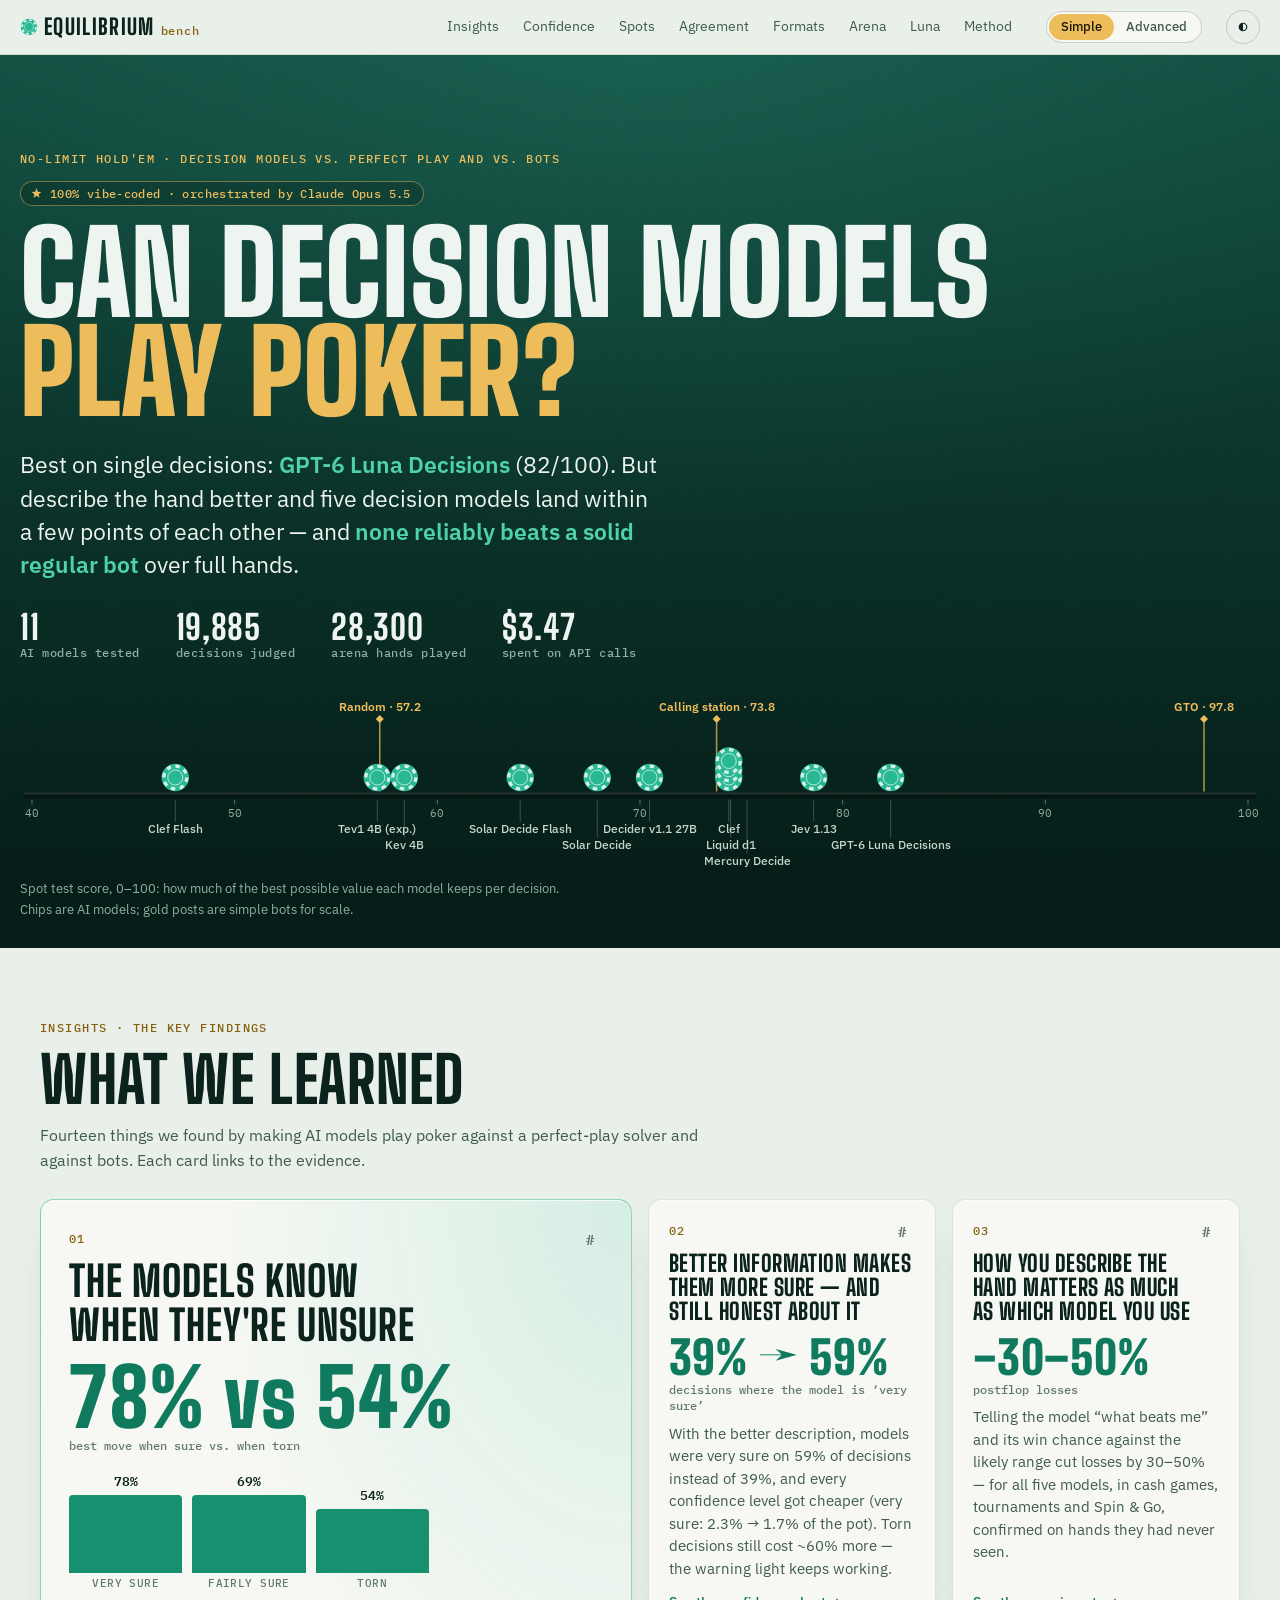
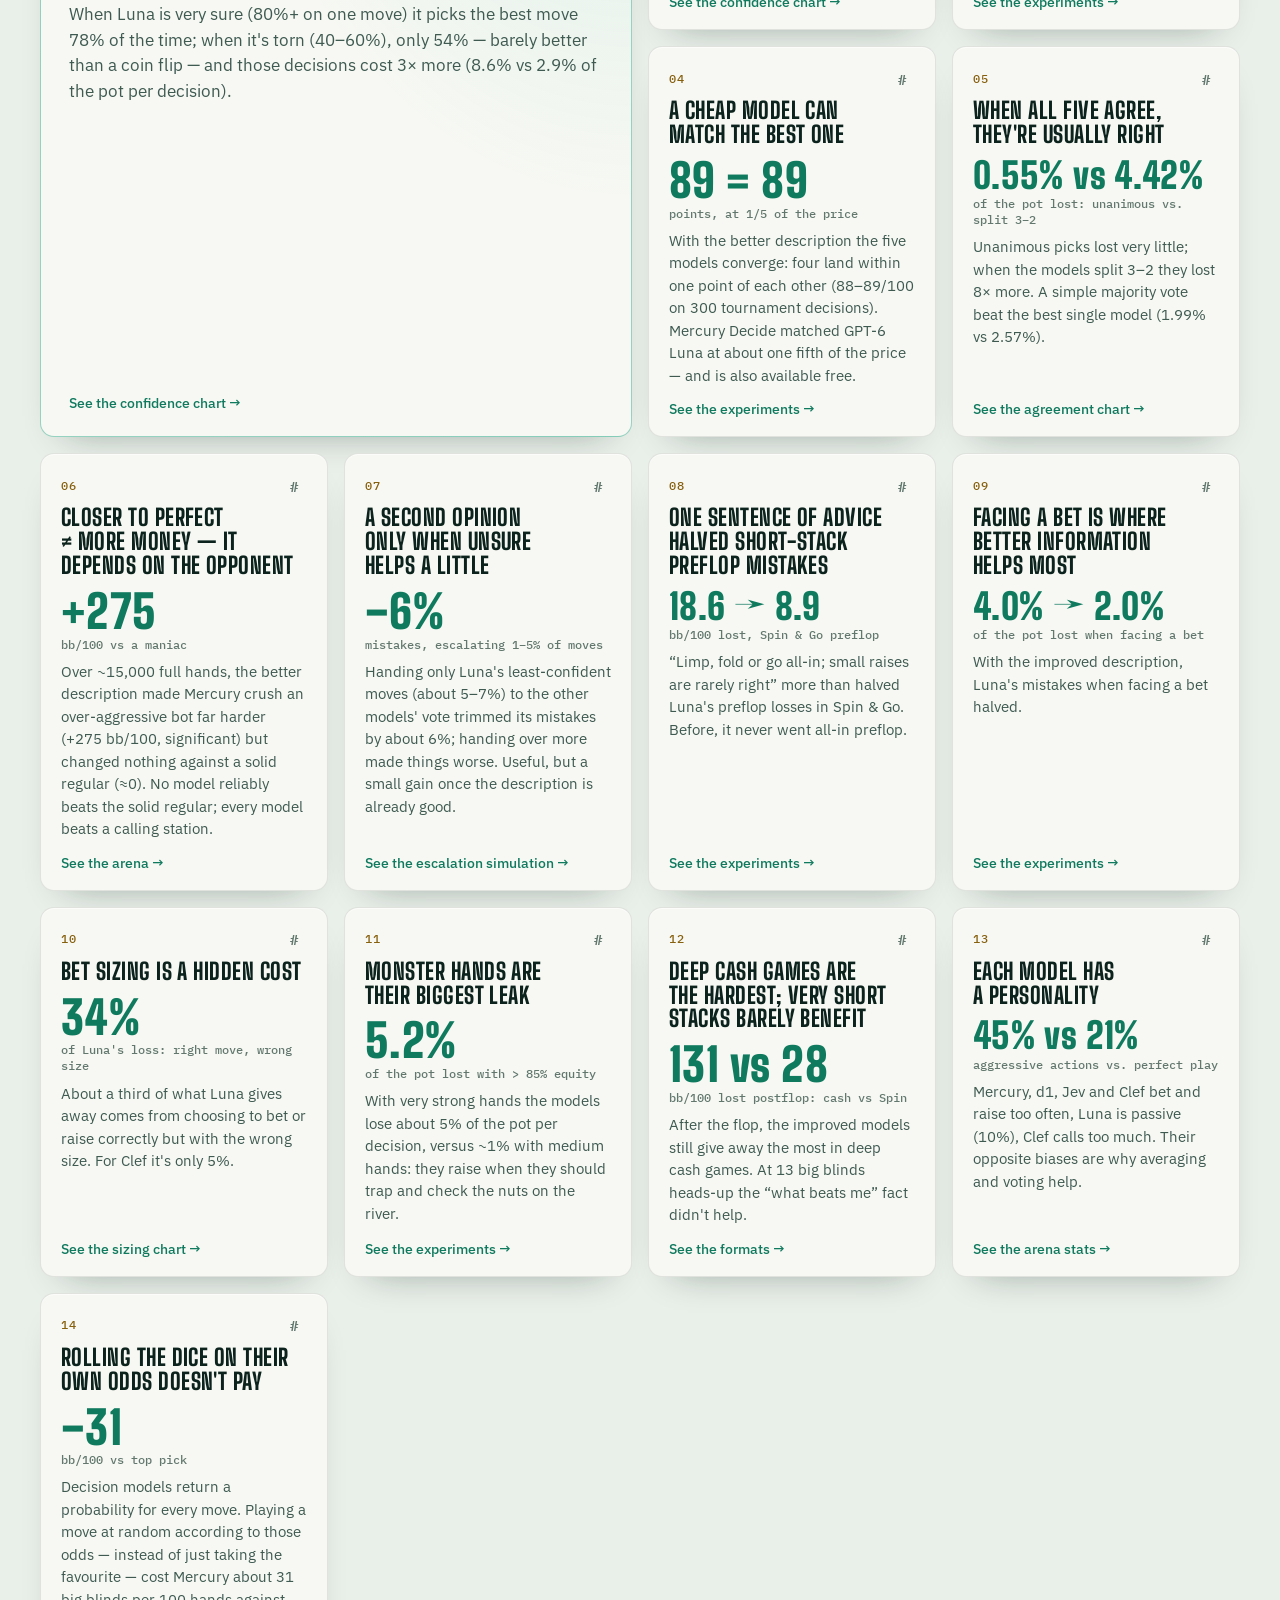
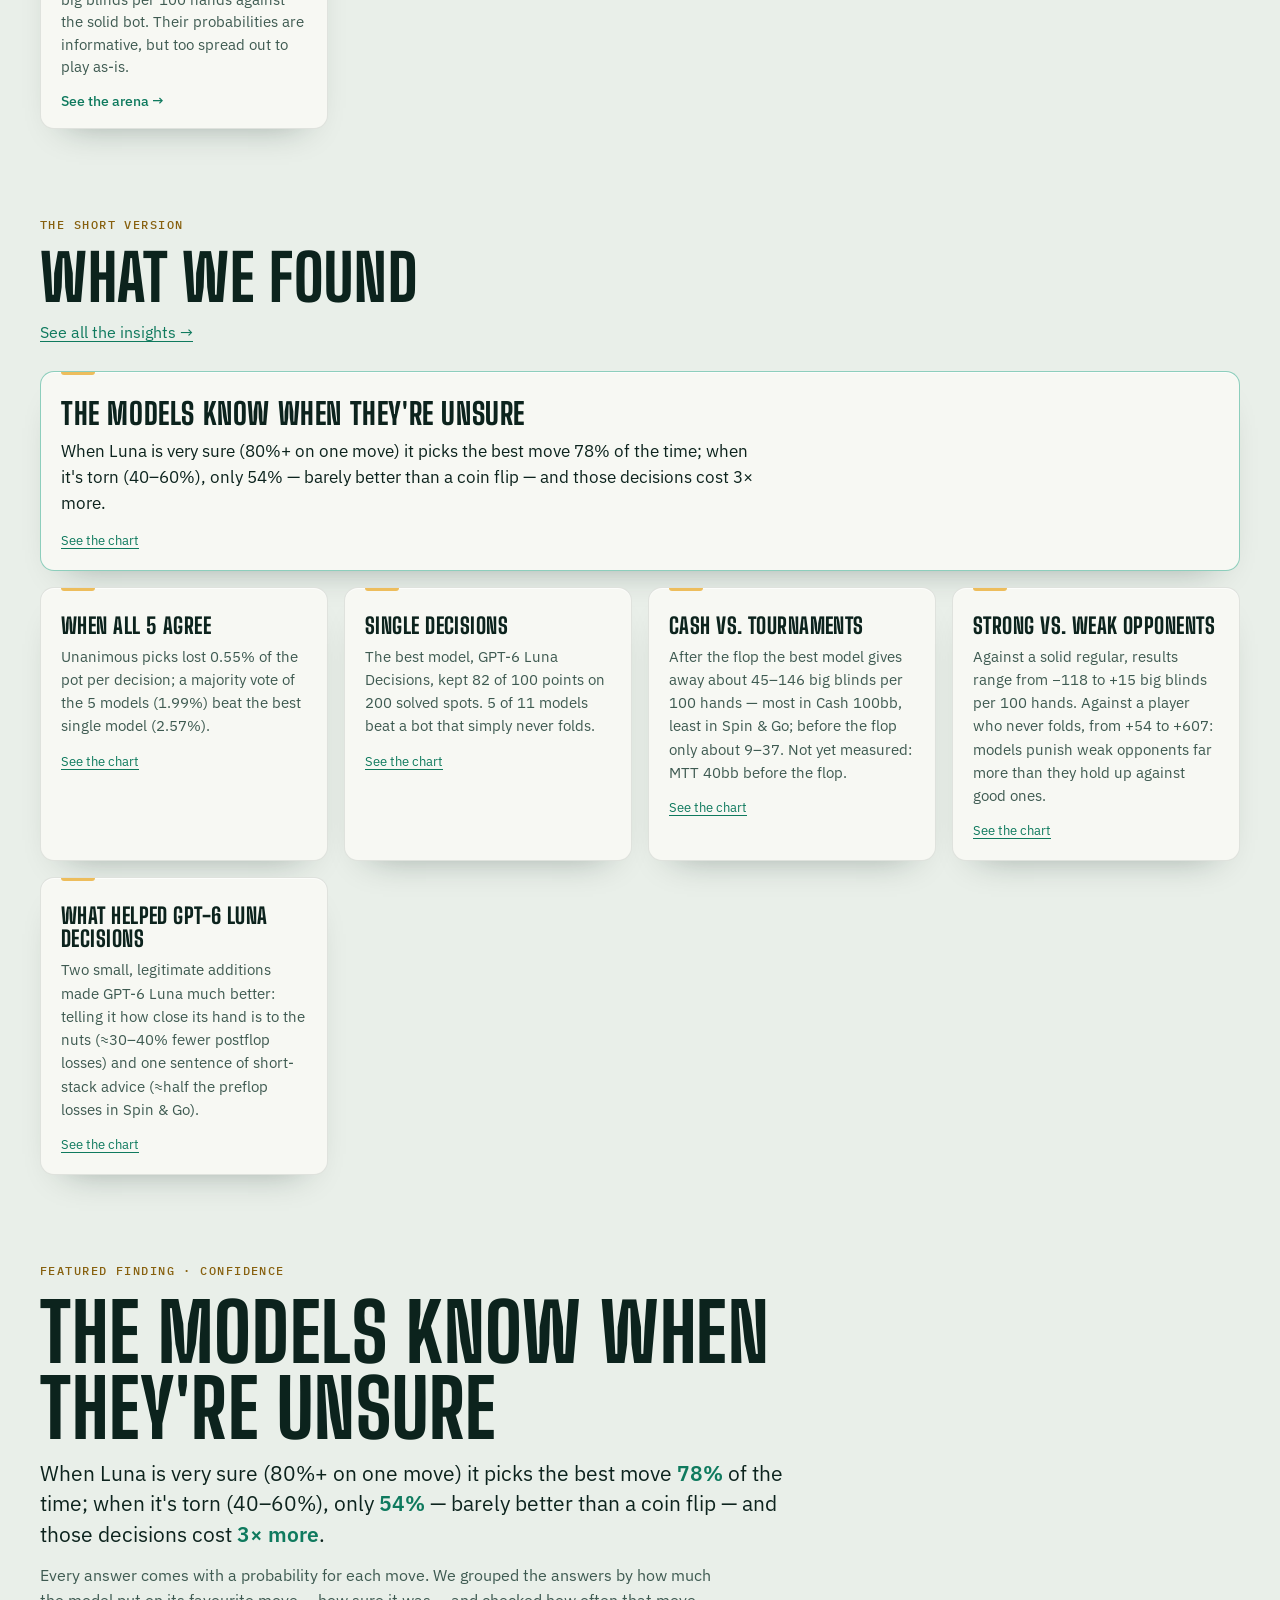
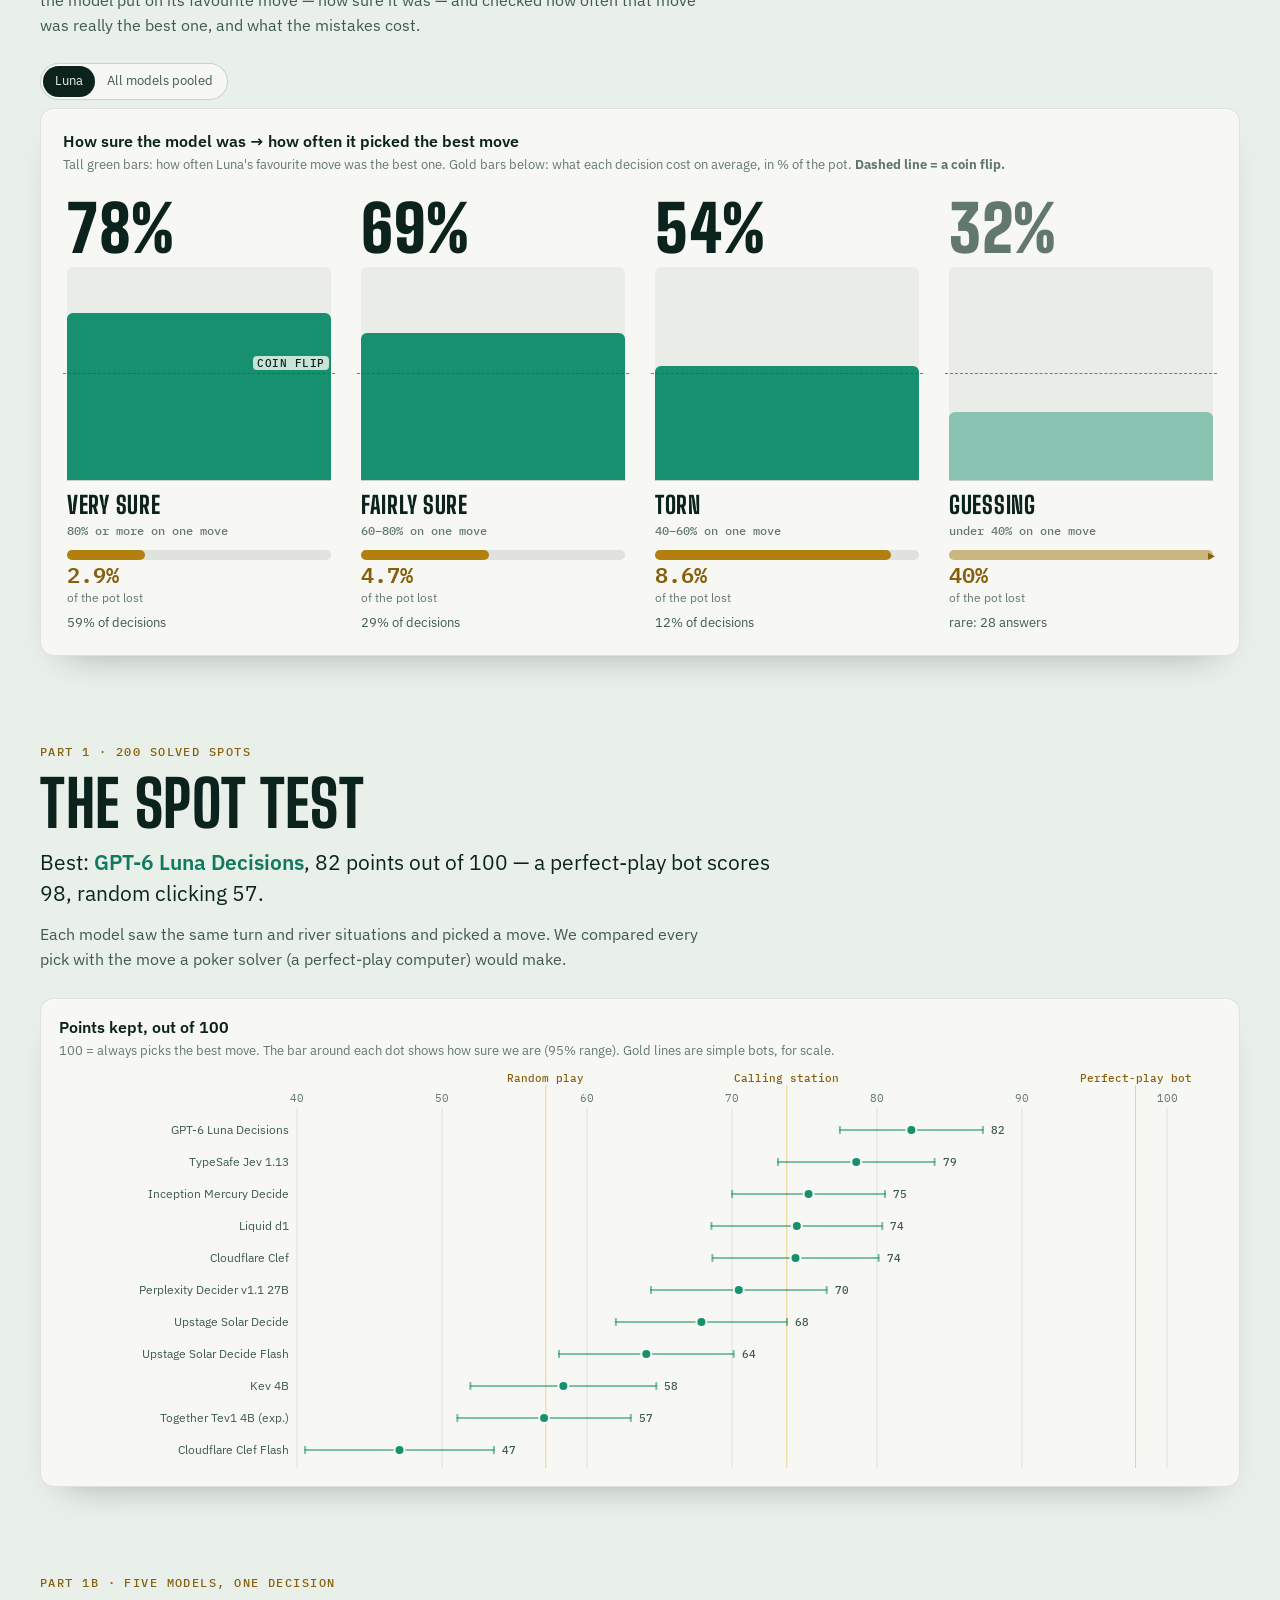
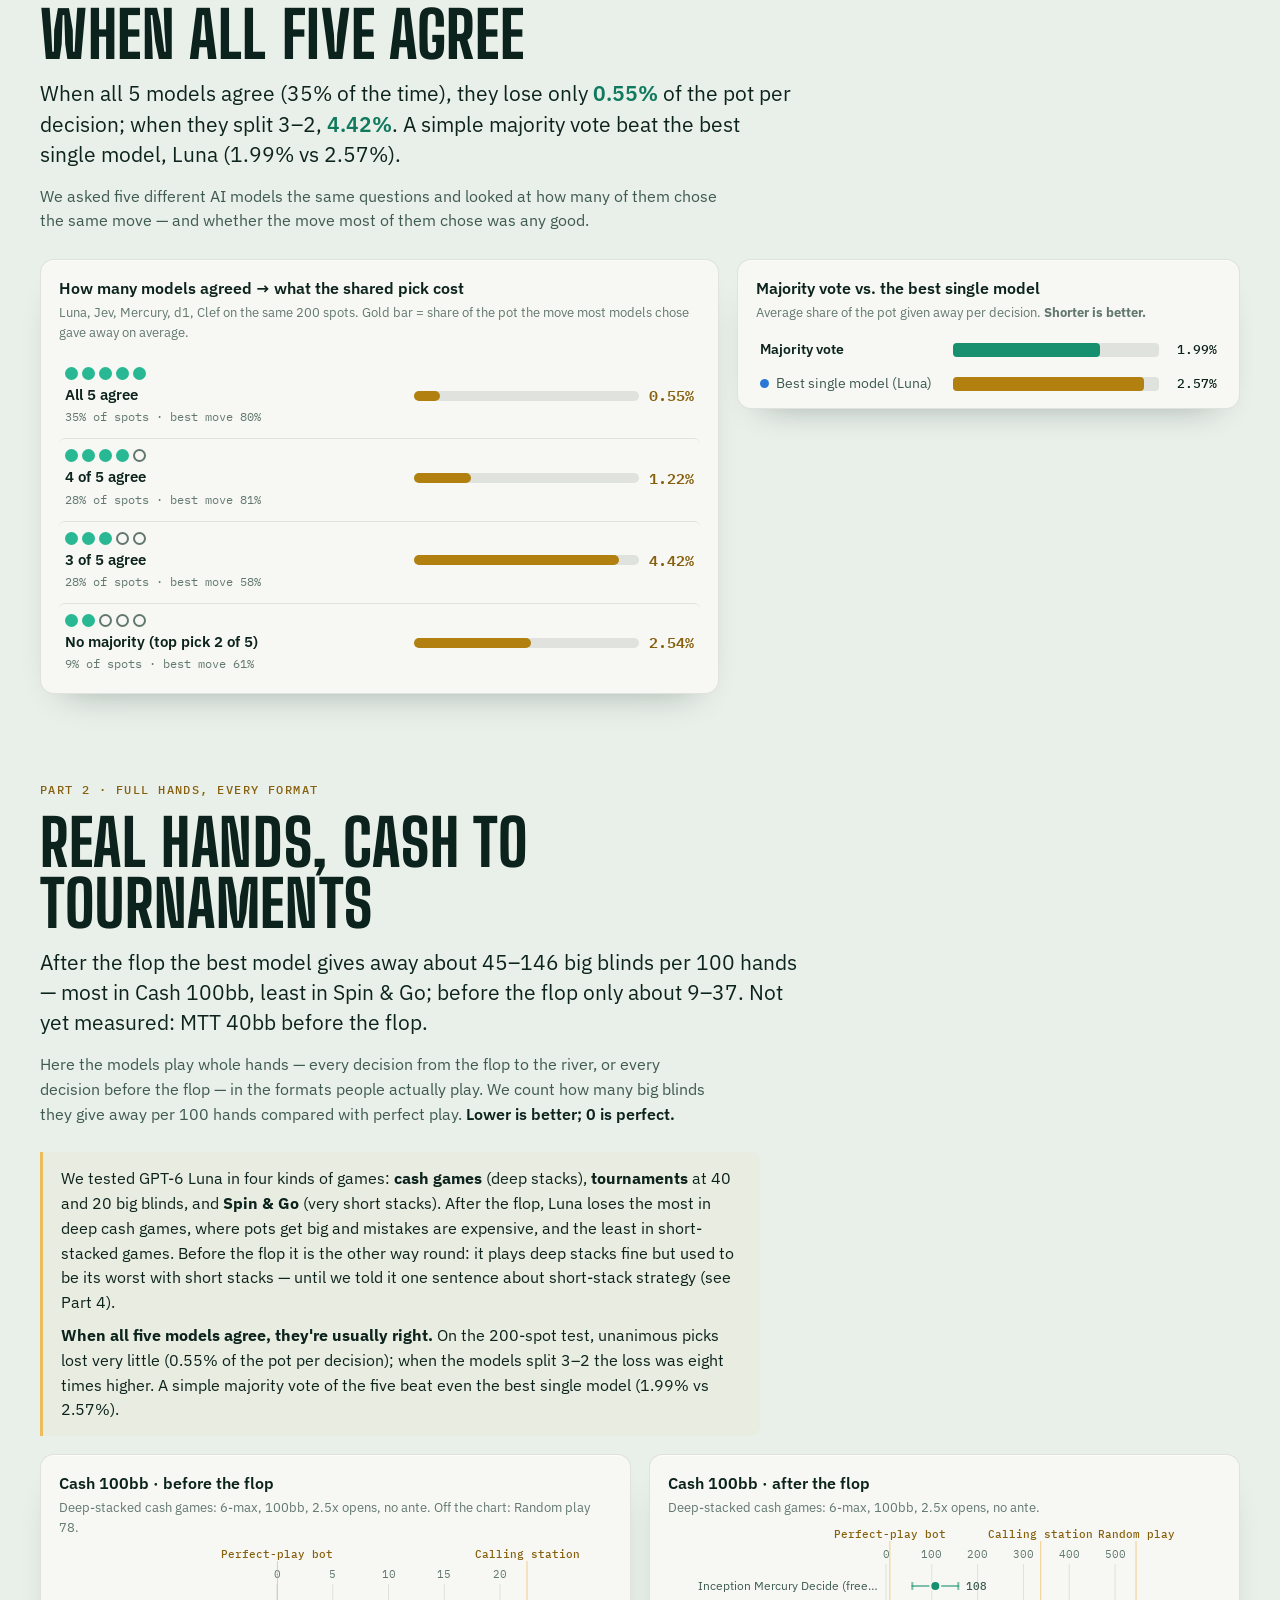
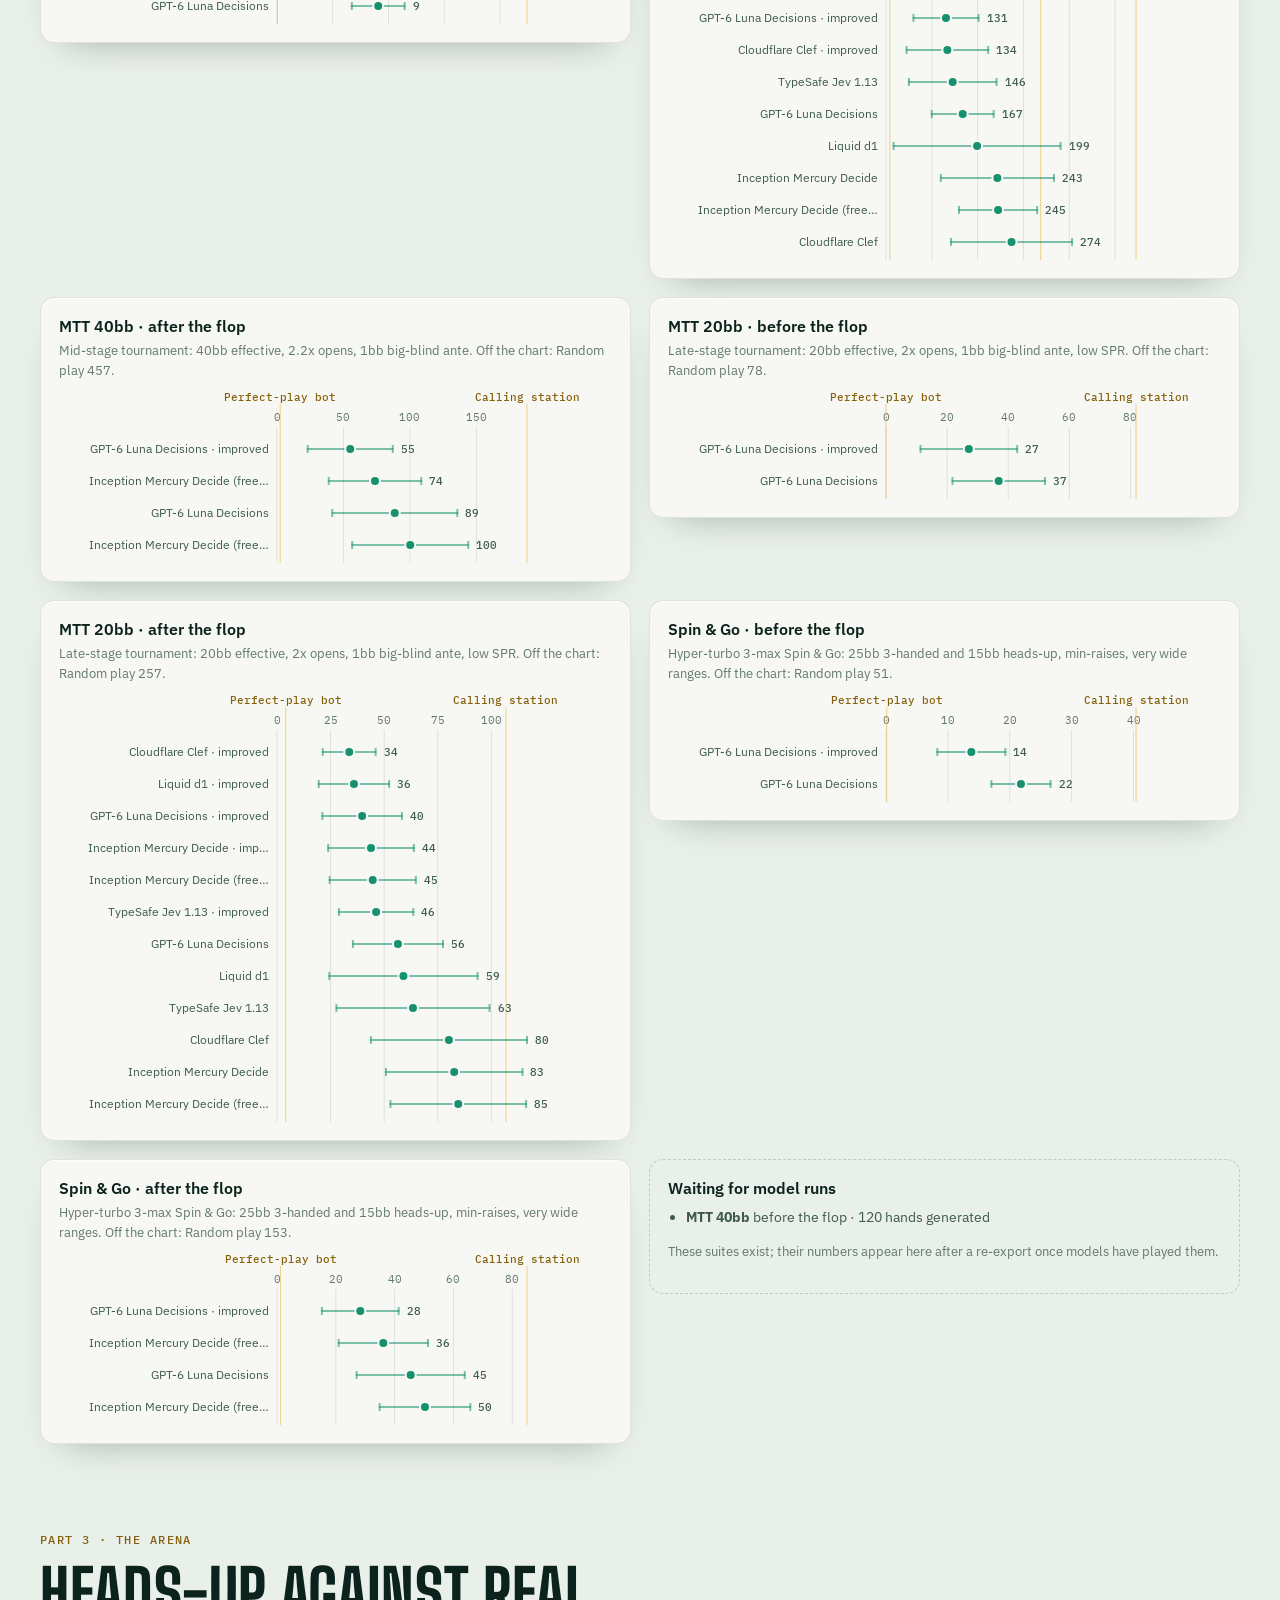
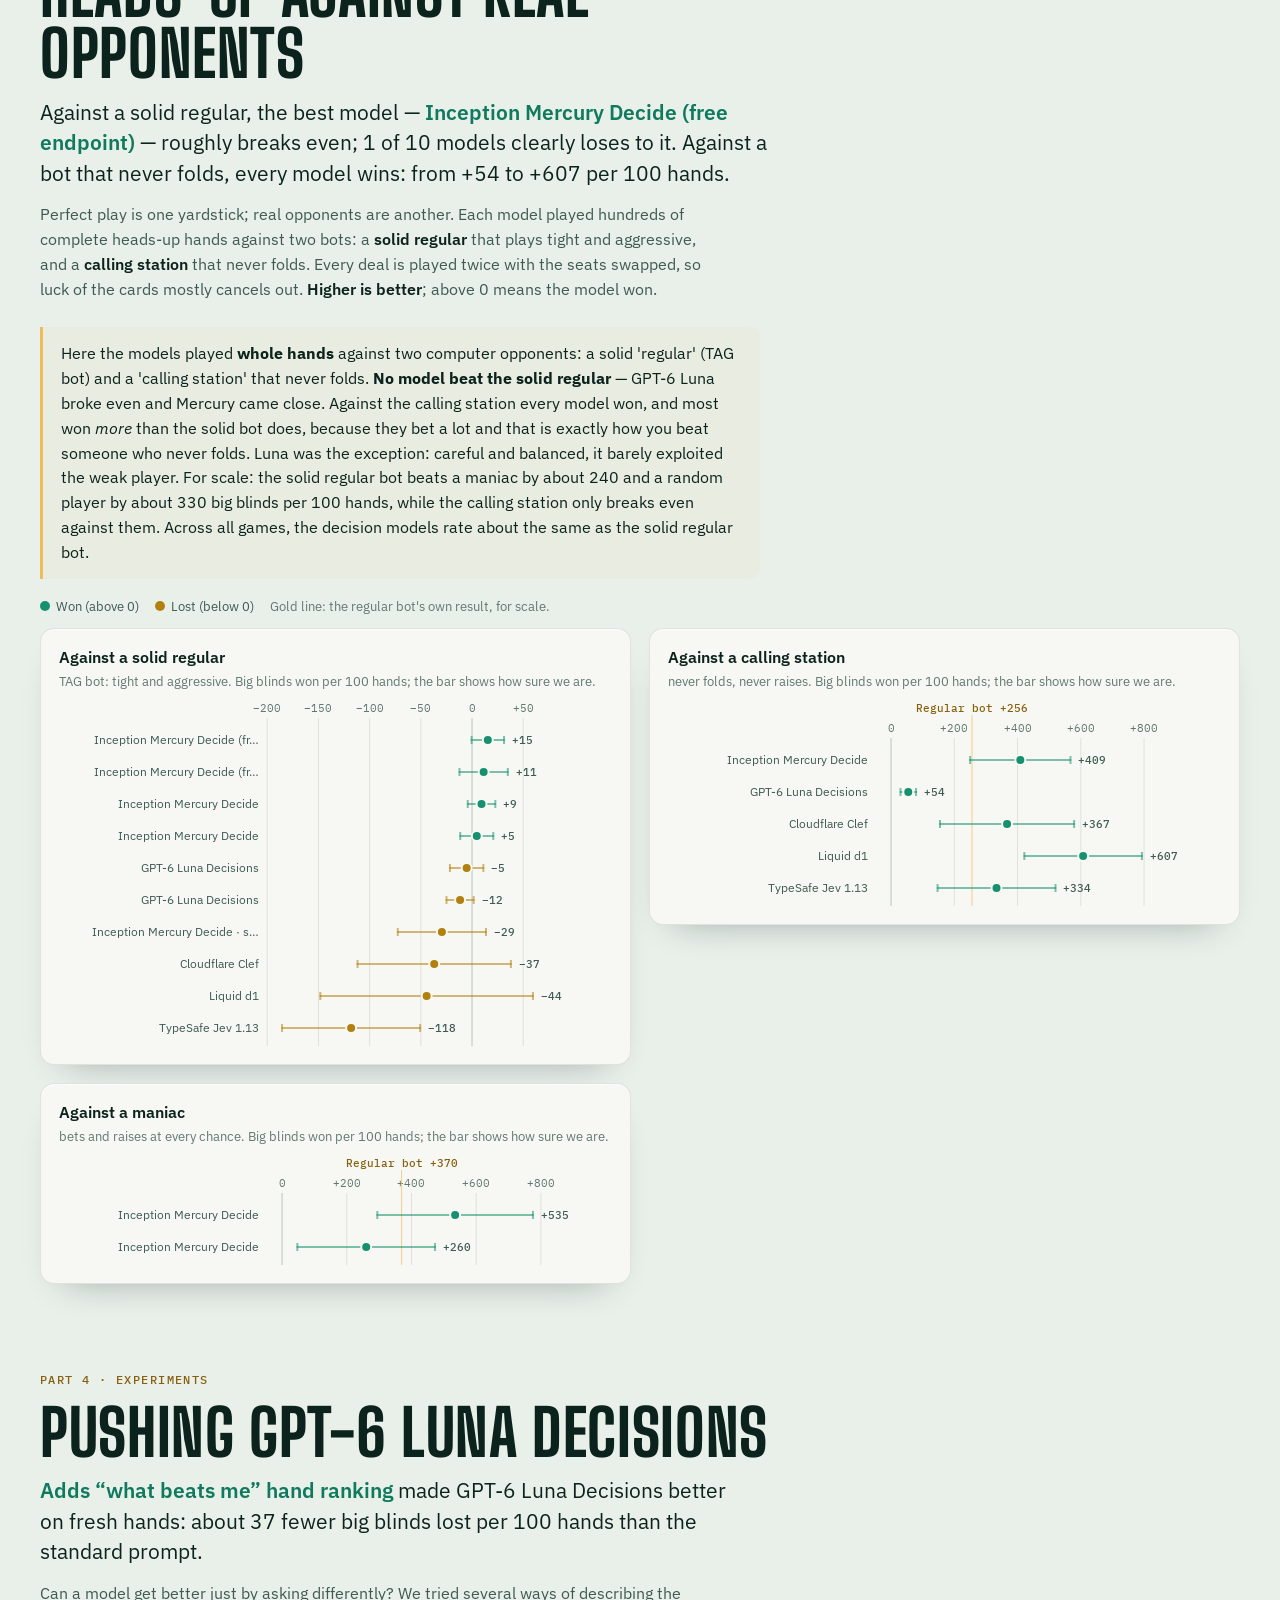
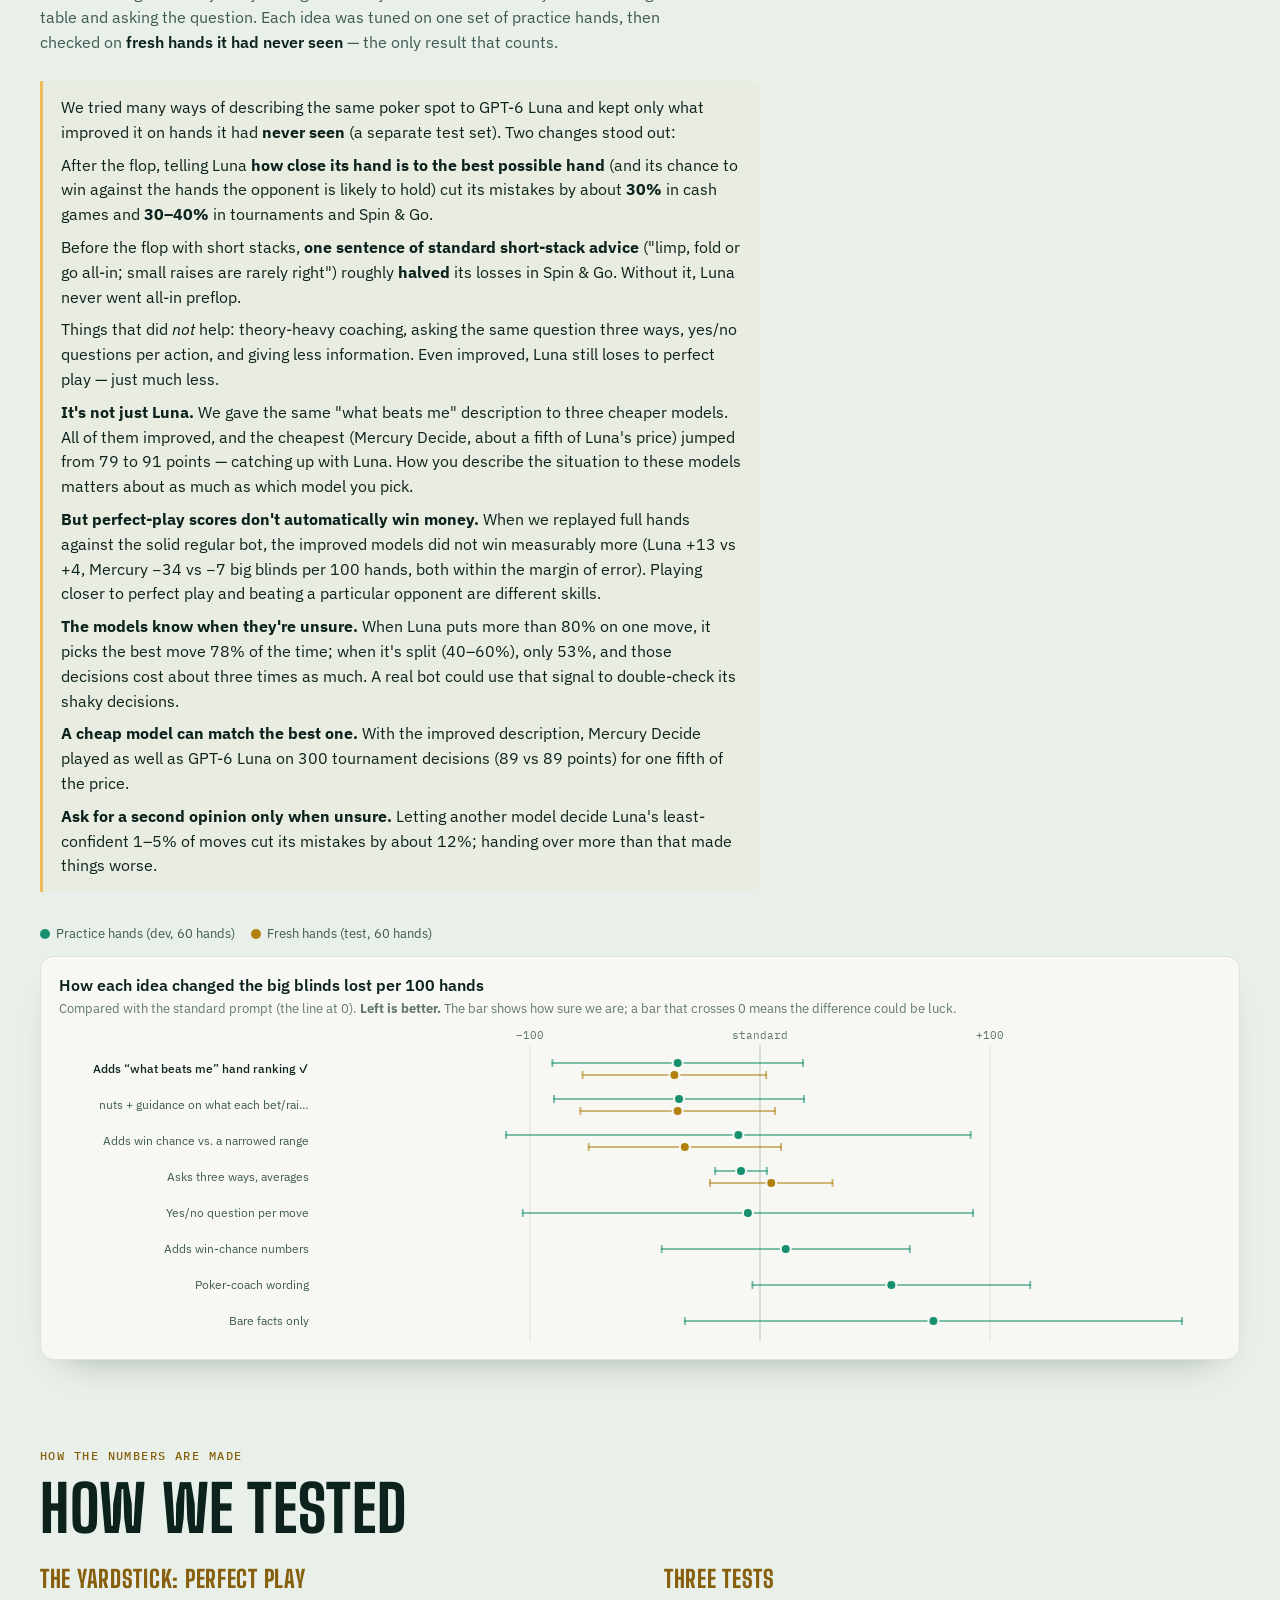
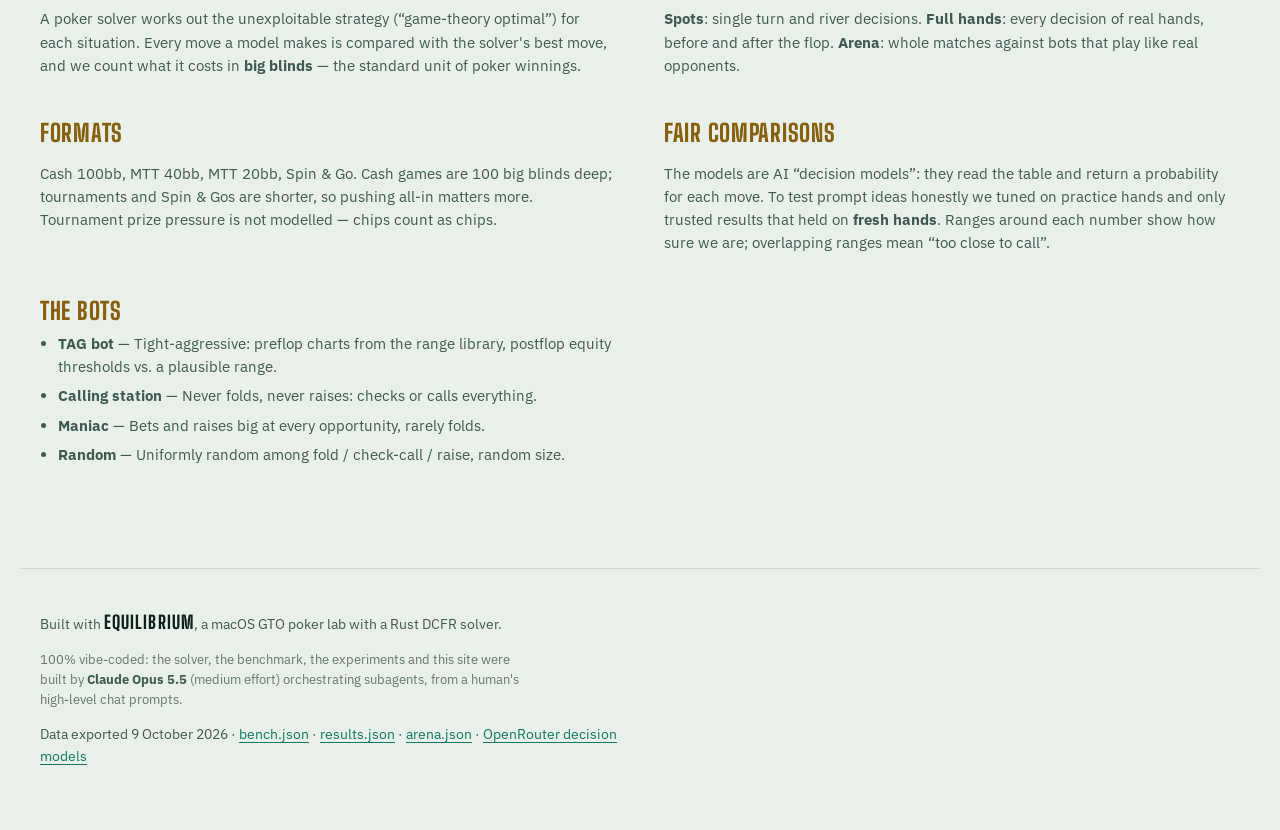
==== commit f4c890a6: "Arena: paired opponent/stack/mixing experiments (~15k hands); insights now 14; redeploy Co-Authored-" ====
--- a/web/index.html
+++ b/web/index.html
@@ -89,7 +89,7 @@
       <header class="block-head">
         <p class="eyebrow">Insights · the key findings</p>
         <h2 id="in-title">What we learned</h2>
-        <p class="lede simple">Twelve things we found by making AI models play poker against a perfect-play solver and against bots. Each card links to the evidence.</p>
+        <p class="lede simple">Fourteen things we found by making AI models play poker against a perfect-play solver and against bots. Each card links to the evidence.</p>
         <p class="lede adv">Each card shows the exact statistic, sample size and 95% CI where available. Cards marked <span class="live-tag">live</span> are computed from the current export (<code>bench.json</code>); the others come from <code>data/insights.json</code>. Every card is linkable (<code>#insight-…</code>).</p>
       </header>
       <ol class="insights" id="in-list"></ol>
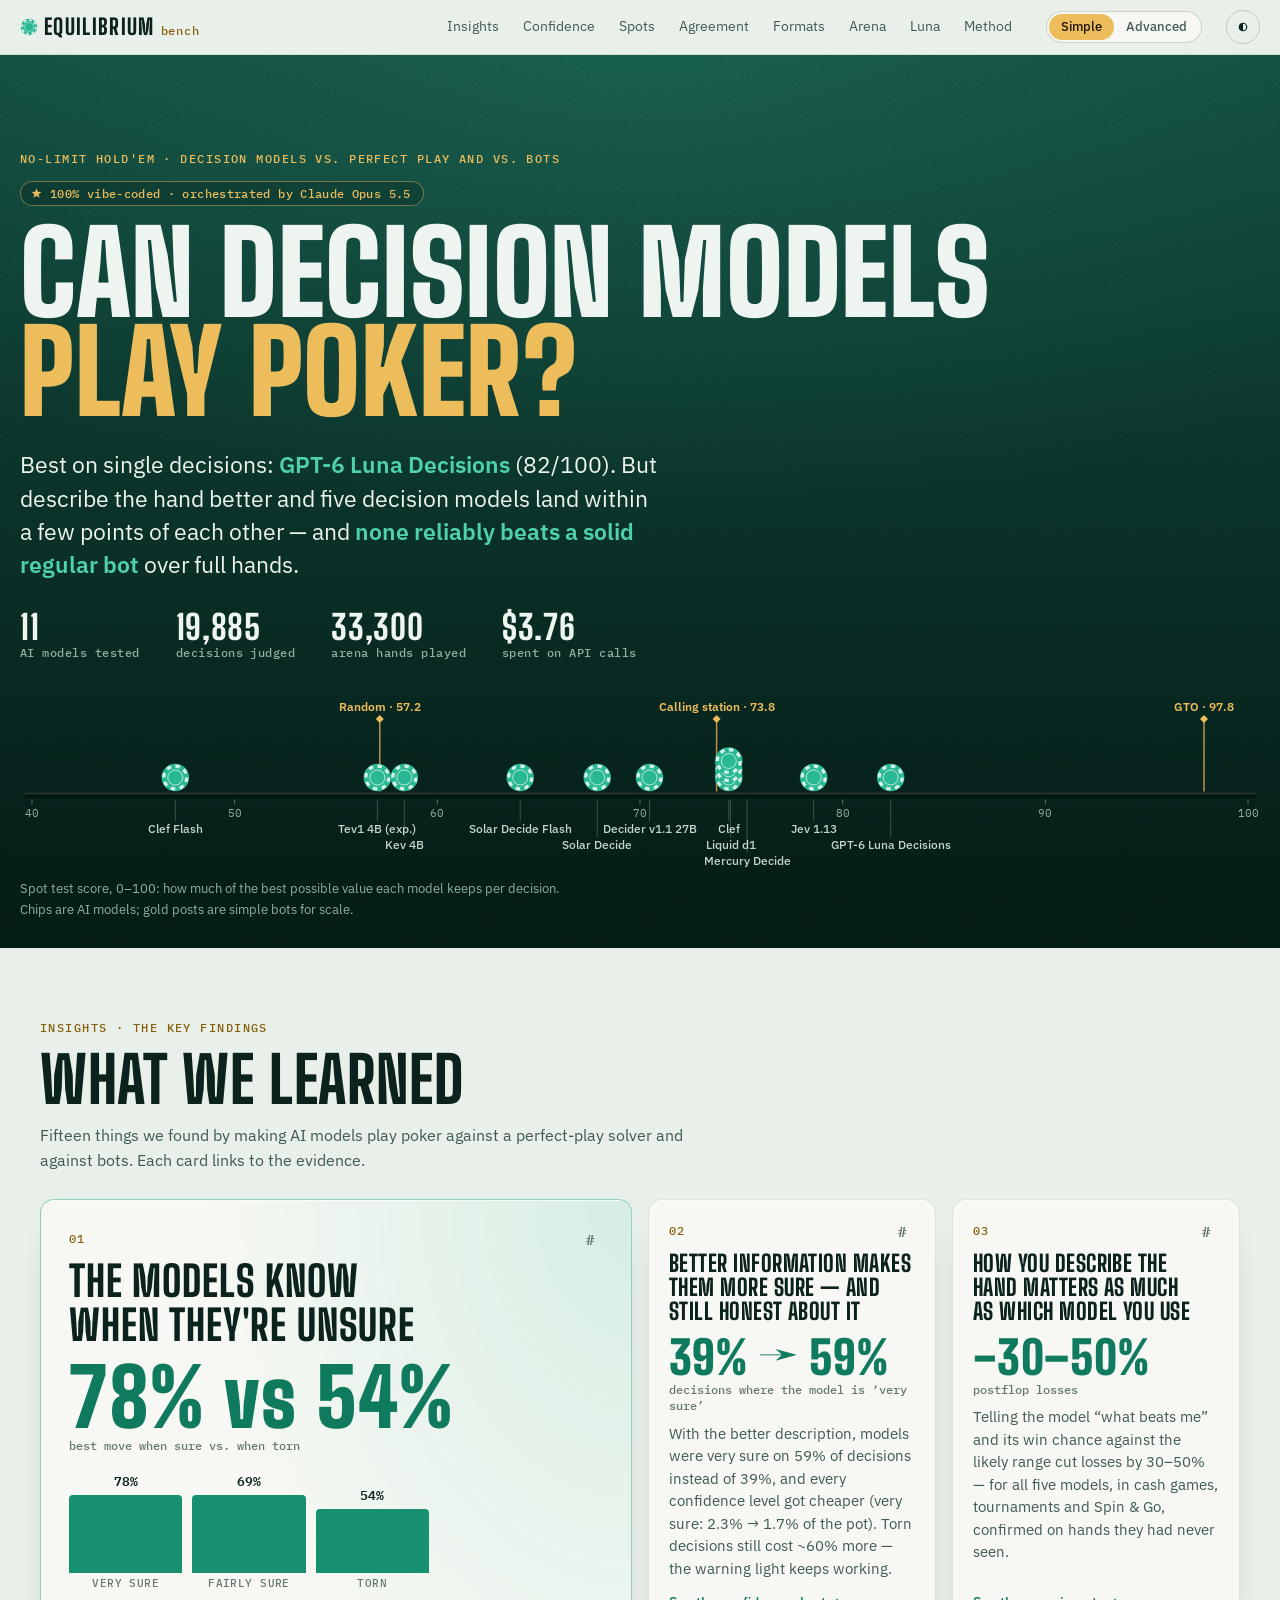
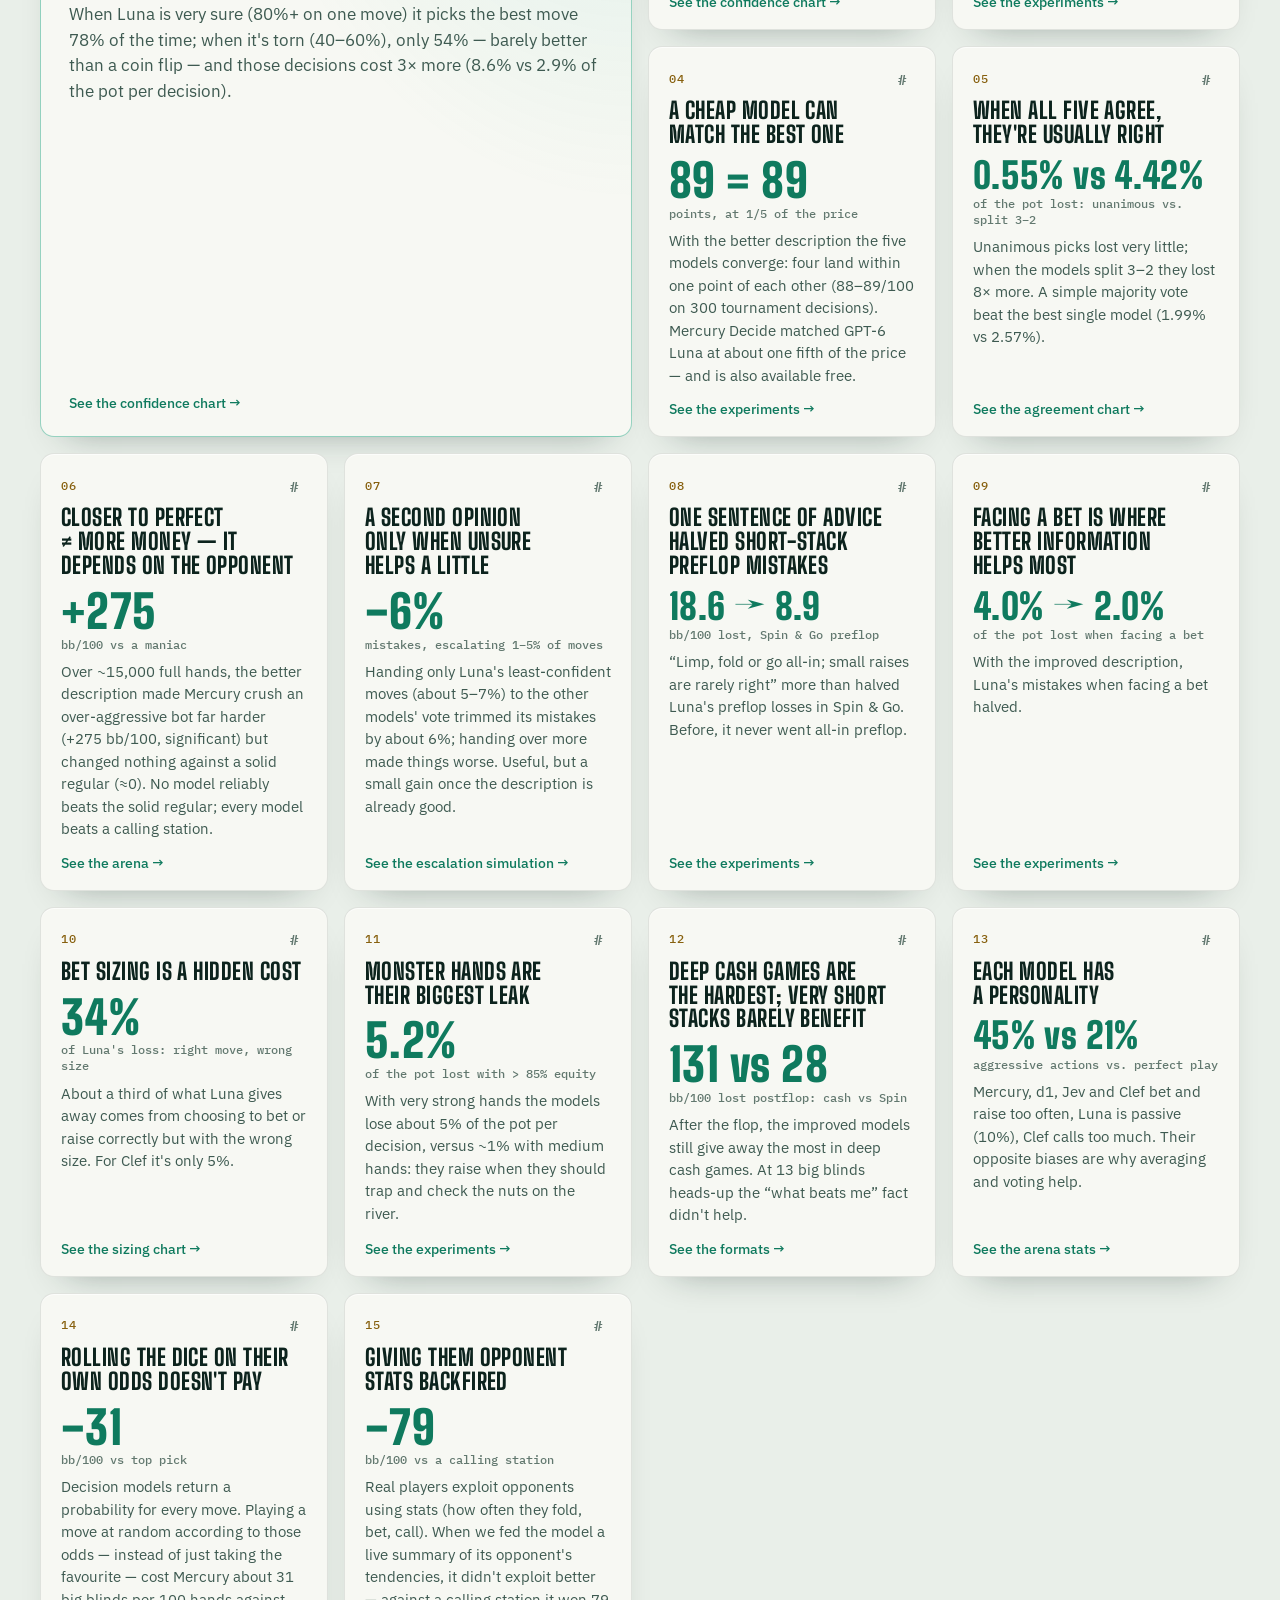
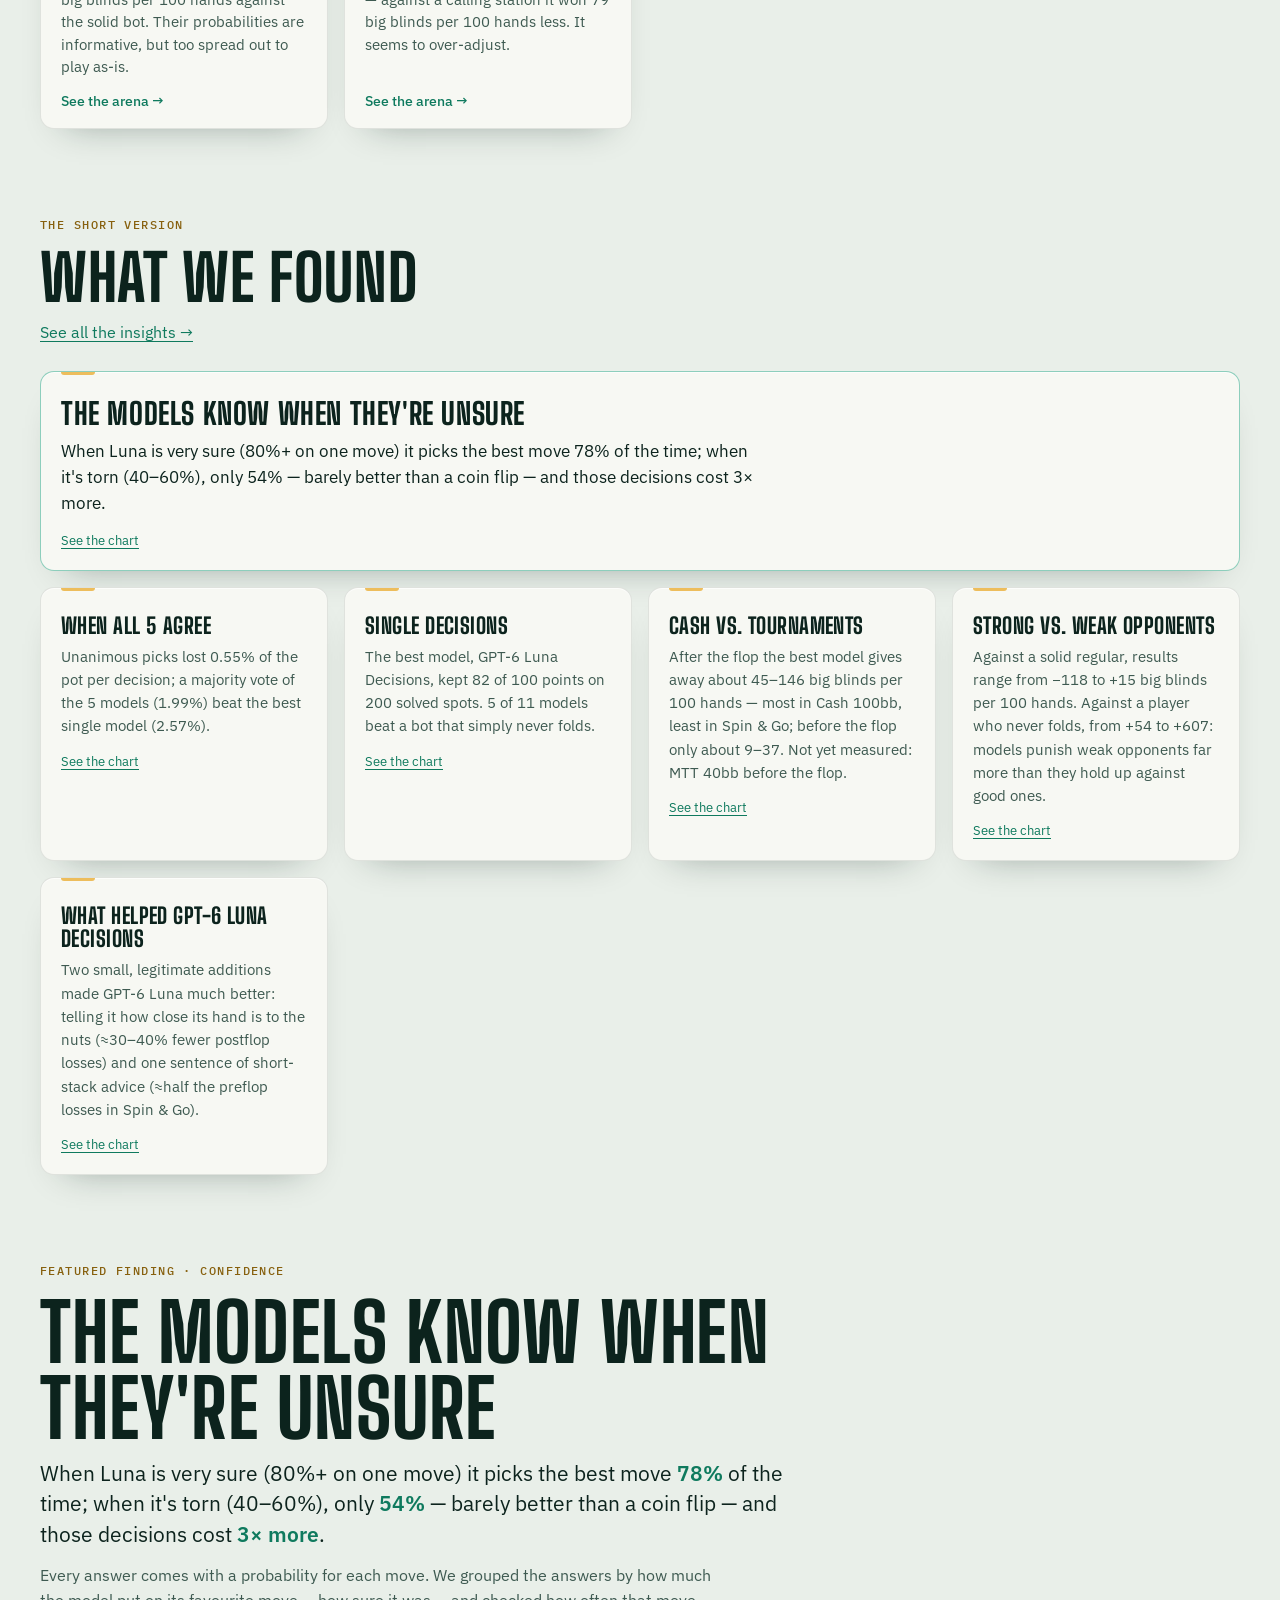
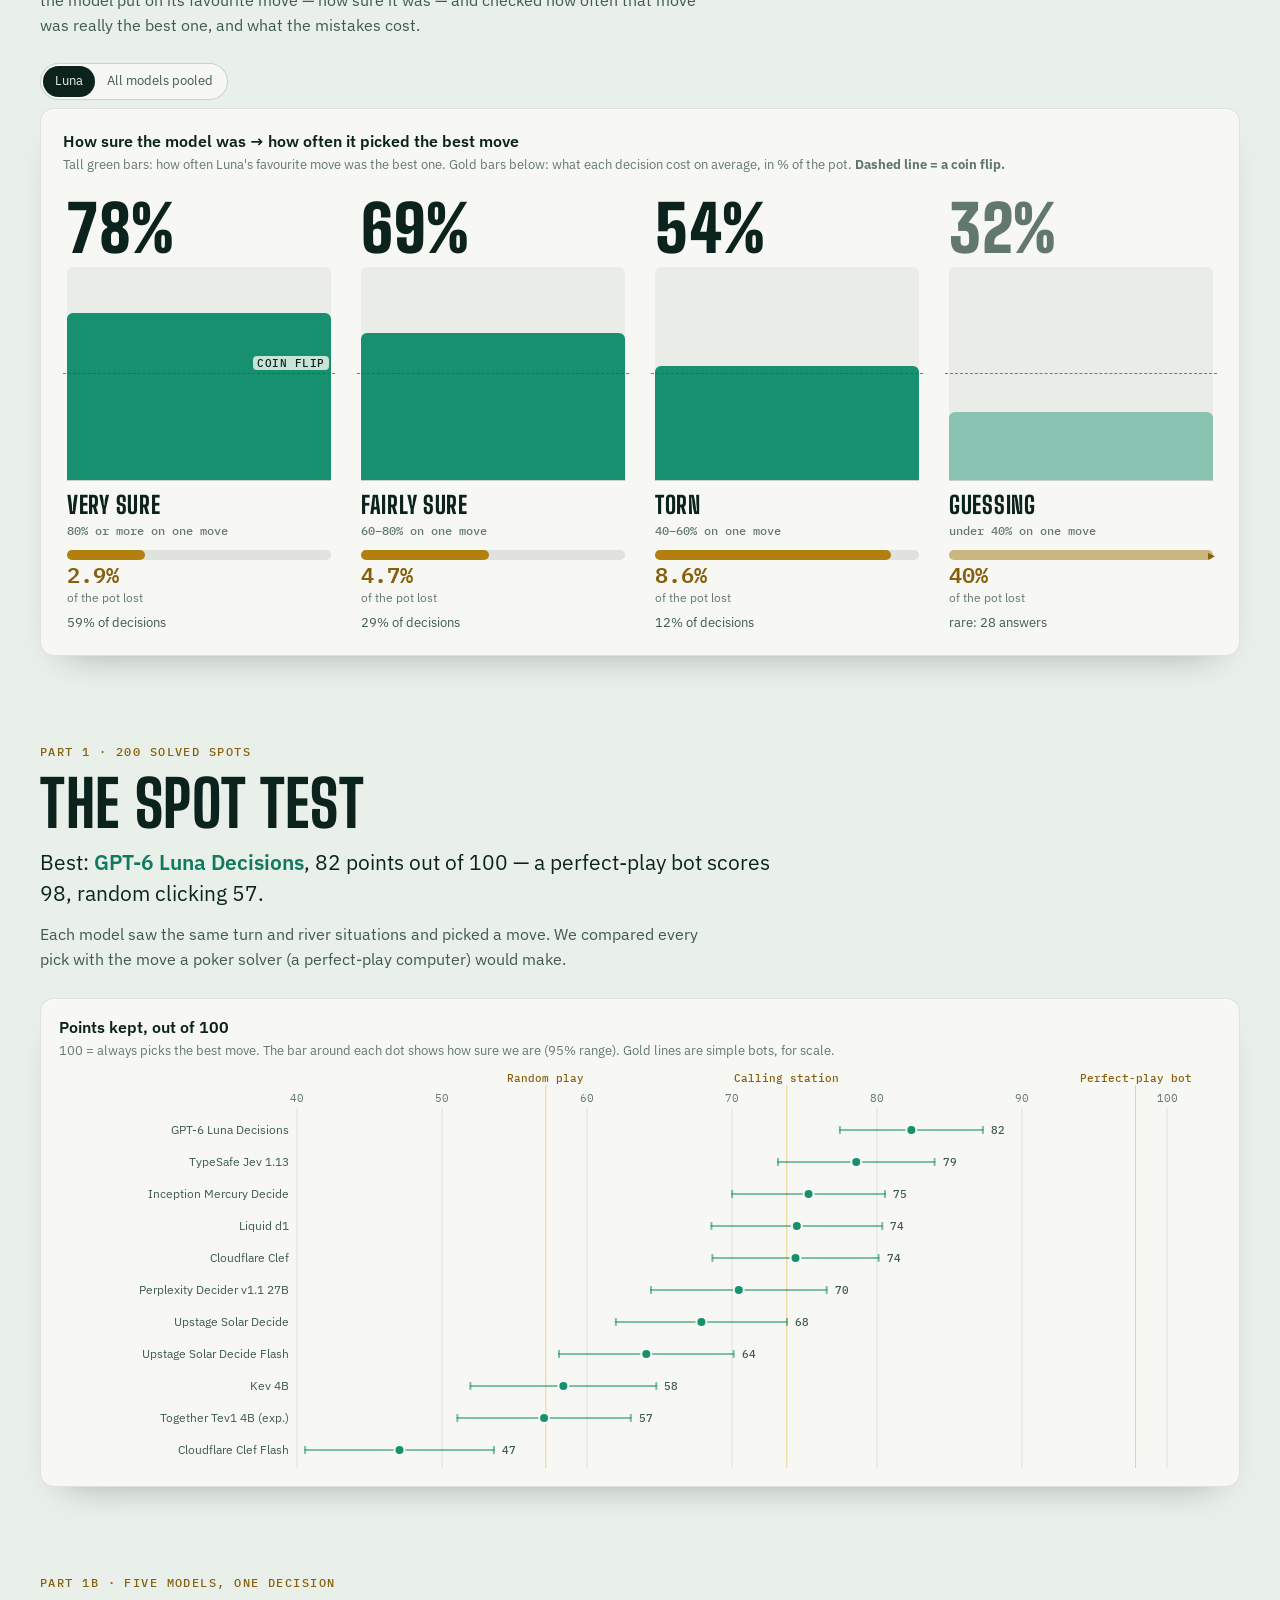
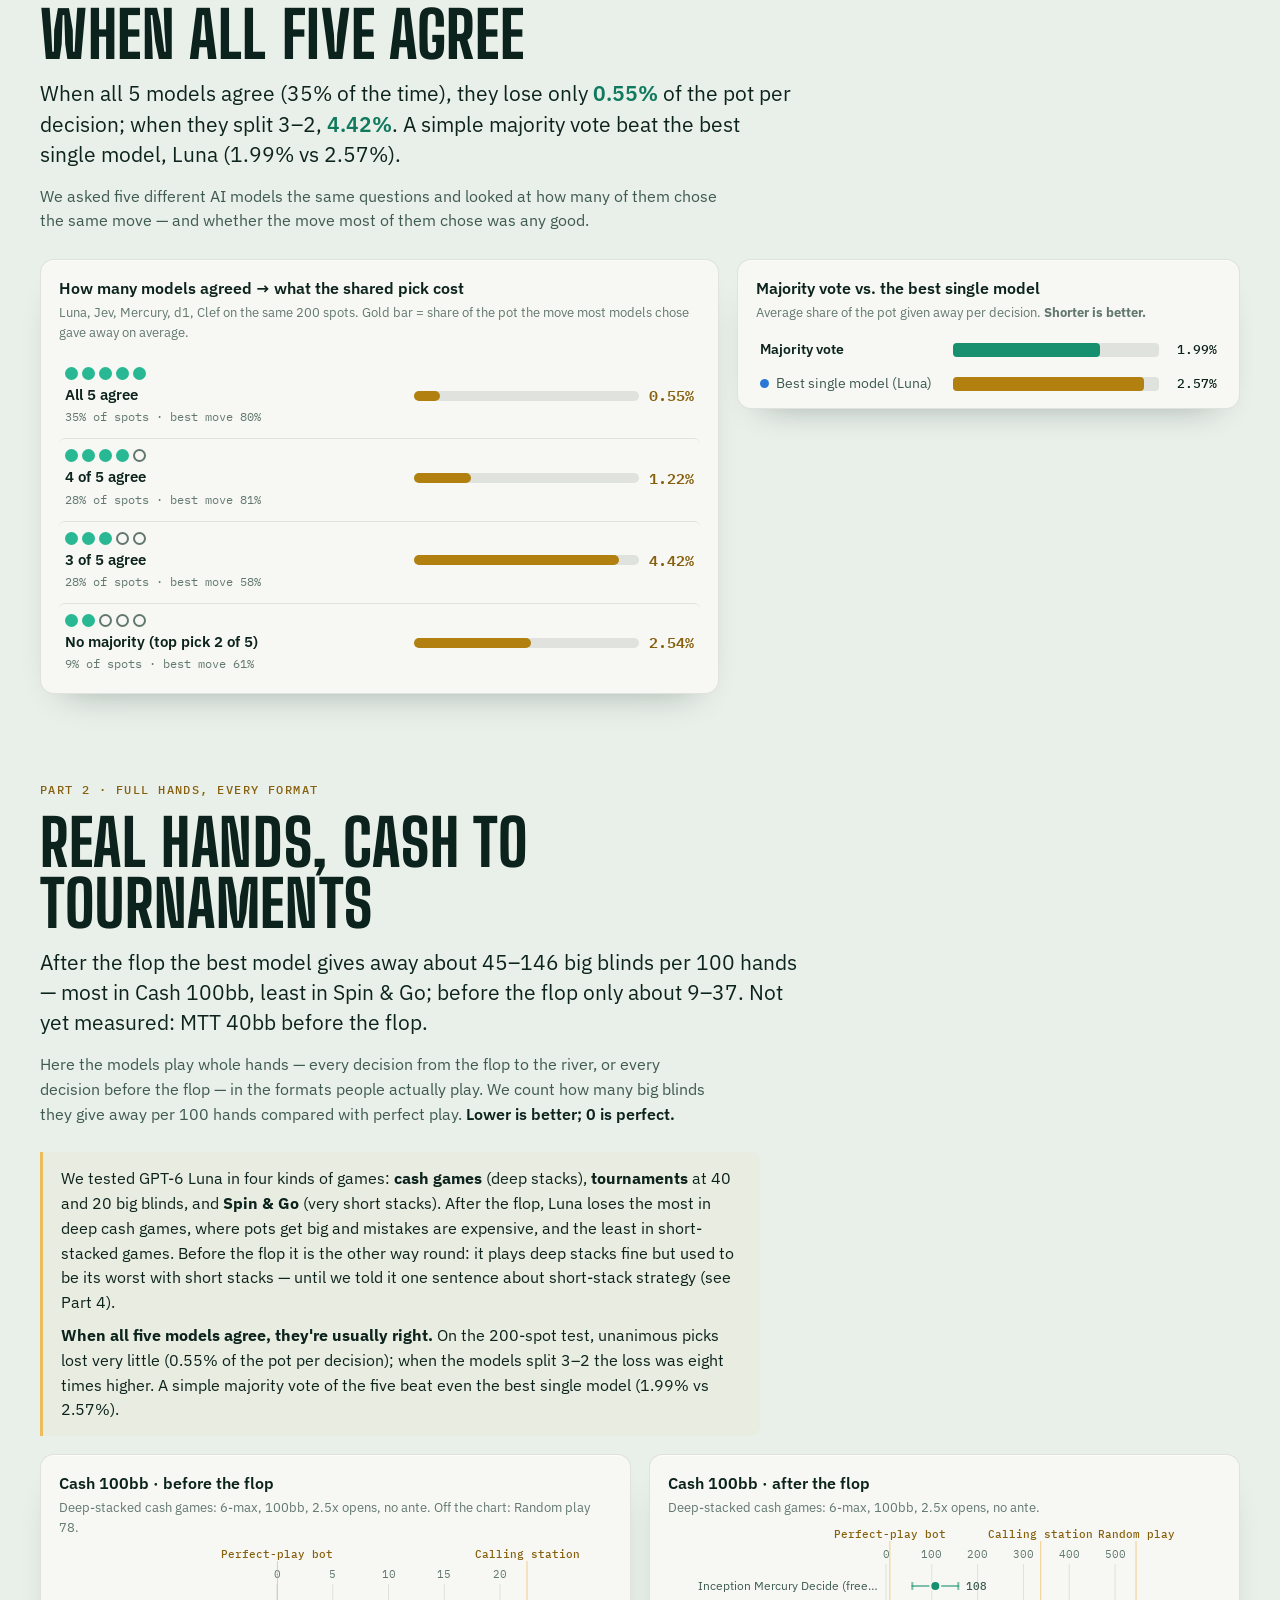
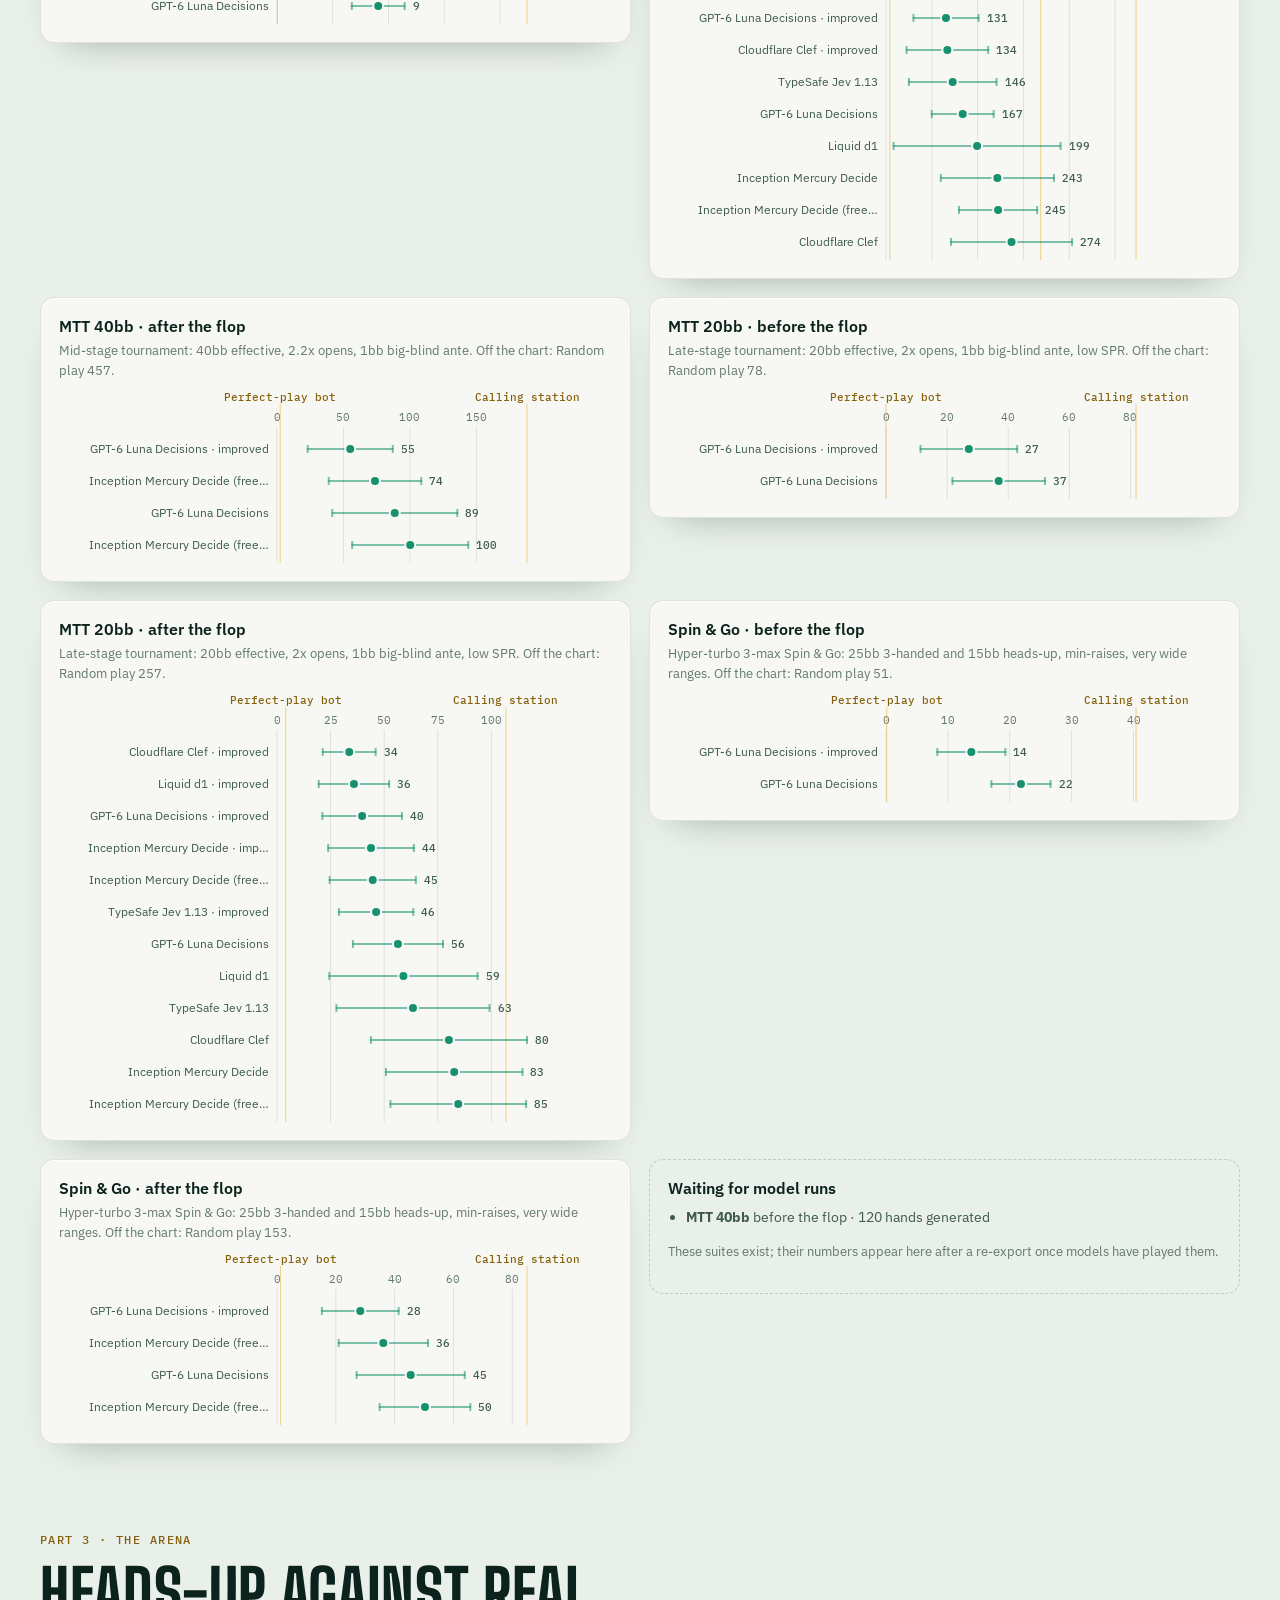
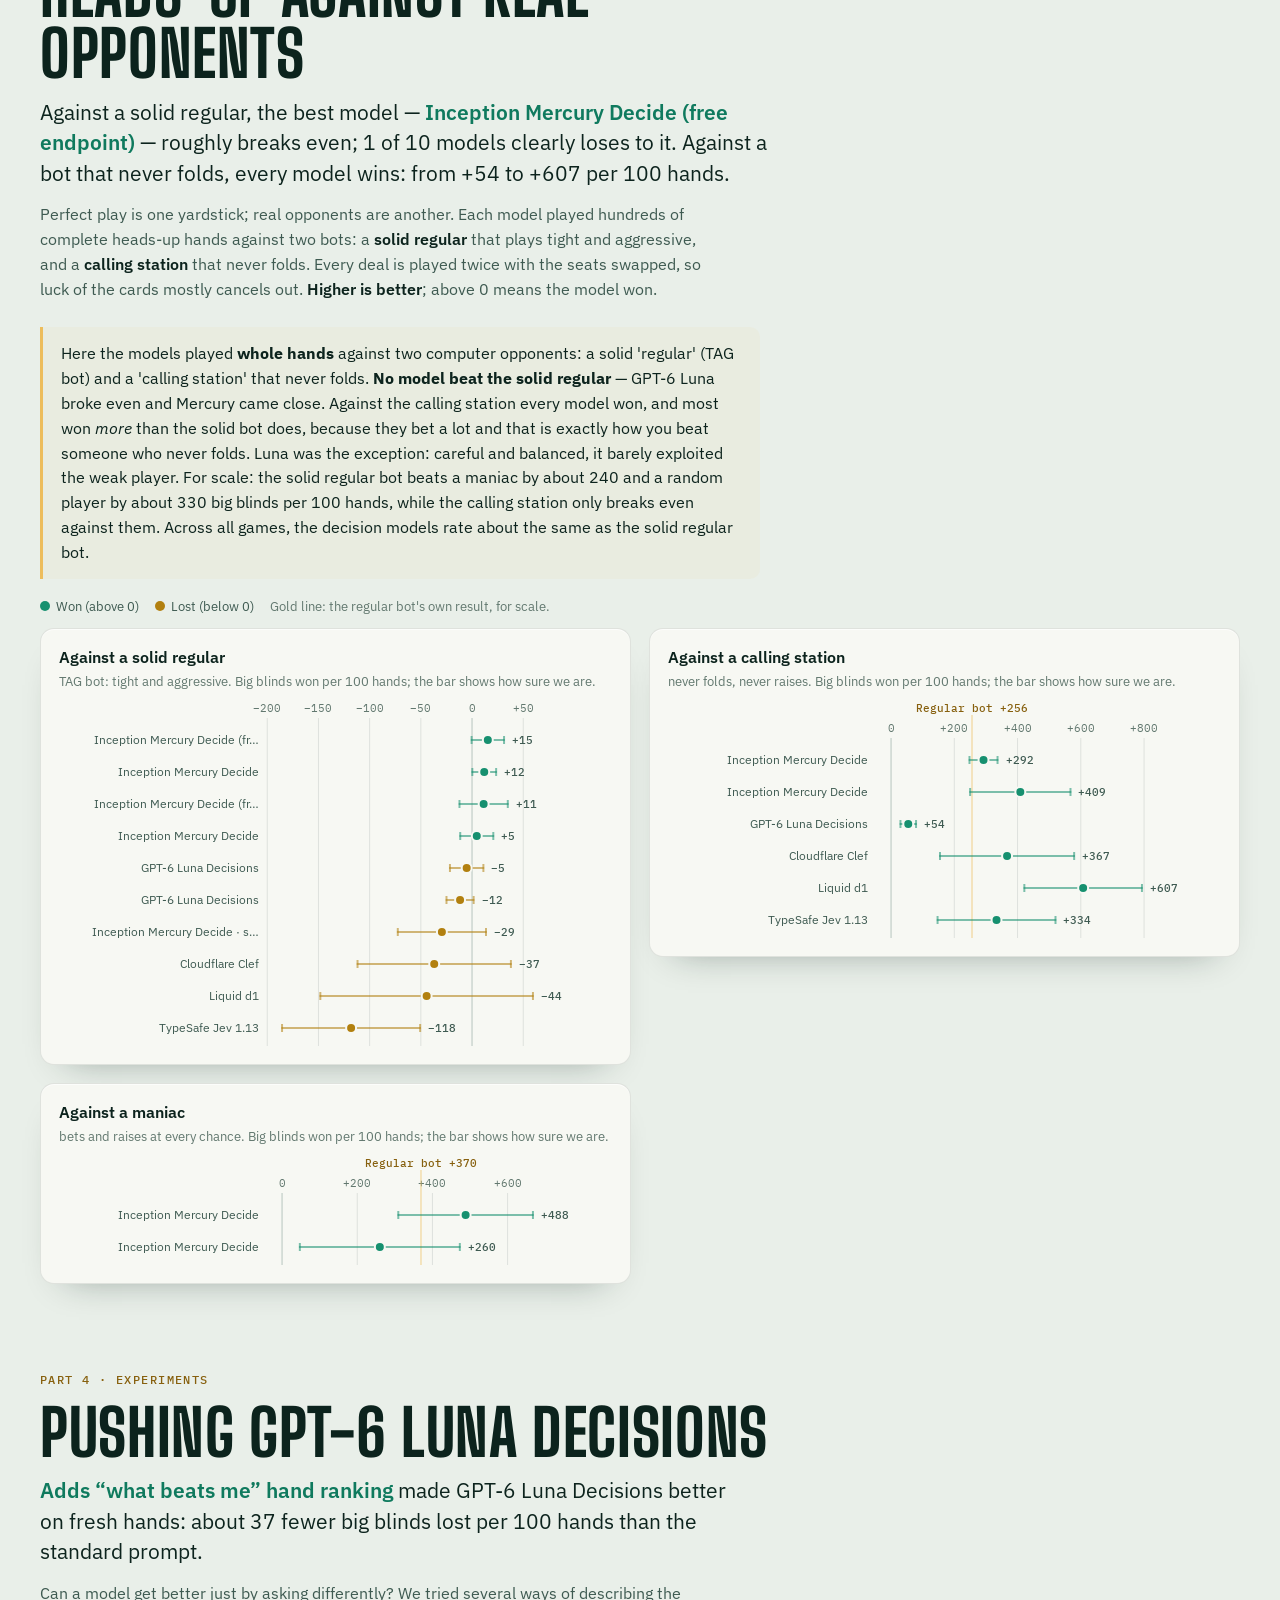
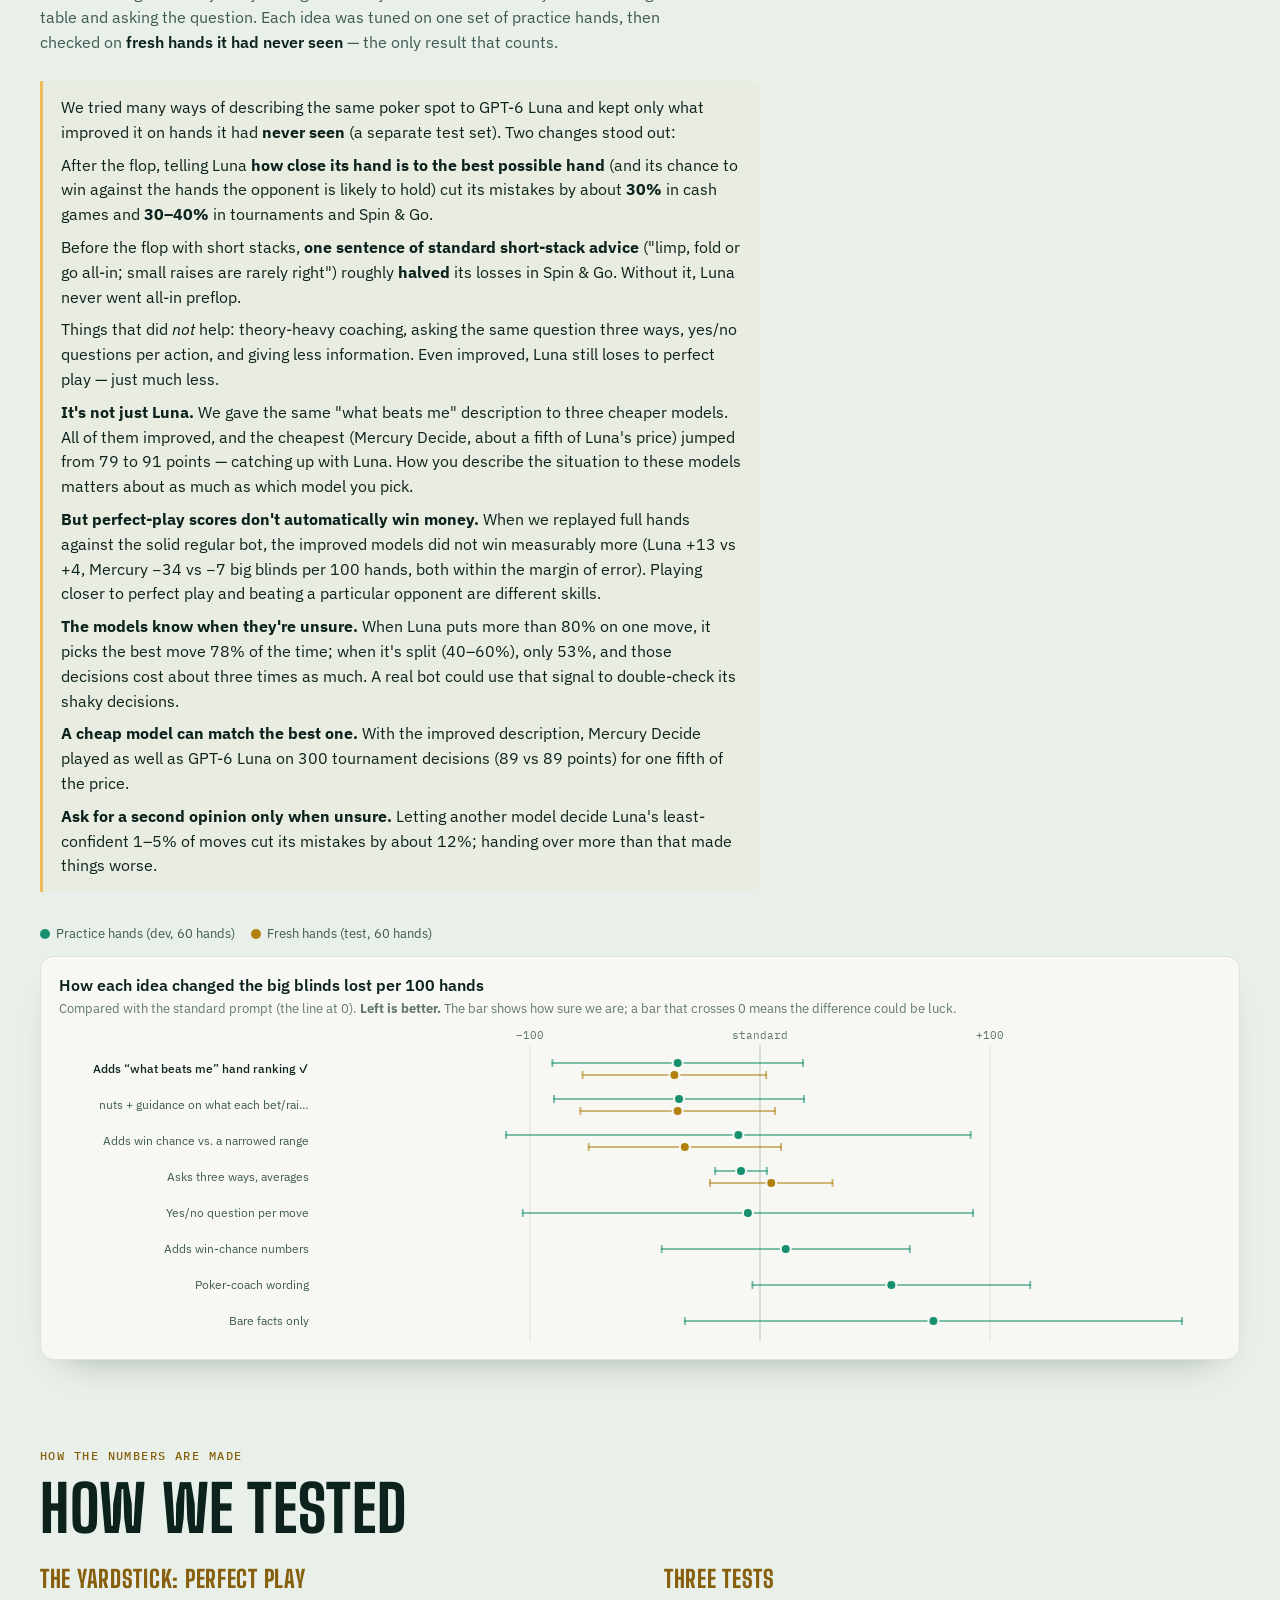
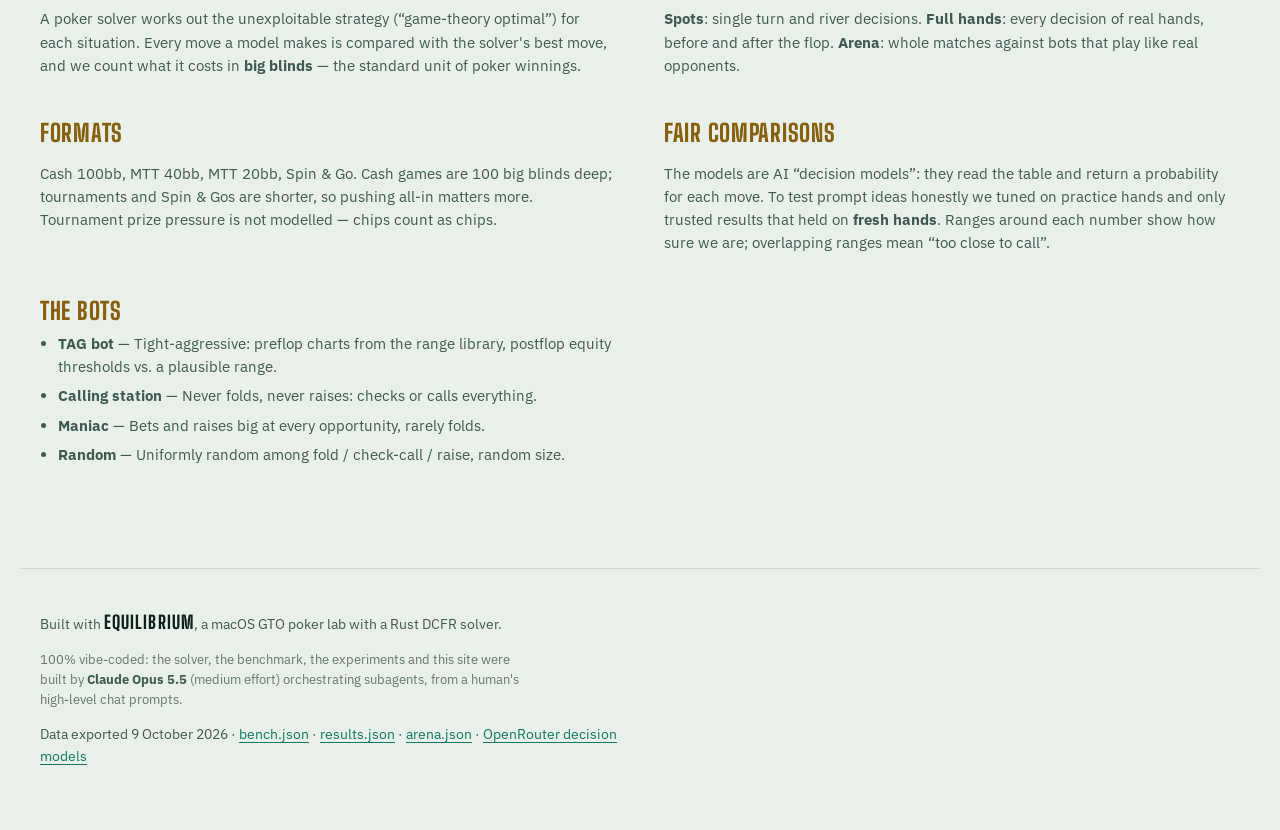
==== commit dee97221: "HUD opponent-stats experiment: insight + README Co-Authored-By: Claude Opus 5.5 <noreply@anthropic.c" ====
--- a/web/index.html
+++ b/web/index.html
@@ -89,7 +89,7 @@
       <header class="block-head">
         <p class="eyebrow">Insights · the key findings</p>
         <h2 id="in-title">What we learned</h2>
-        <p class="lede simple">Fourteen things we found by making AI models play poker against a perfect-play solver and against bots. Each card links to the evidence.</p>
+        <p class="lede simple">Fifteen things we found by making AI models play poker against a perfect-play solver and against bots. Each card links to the evidence.</p>
         <p class="lede adv">Each card shows the exact statistic, sample size and 95% CI where available. Cards marked <span class="live-tag">live</span> are computed from the current export (<code>bench.json</code>); the others come from <code>data/insights.json</code>. Every card is linkable (<code>#insight-…</code>).</p>
       </header>
       <ol class="insights" id="in-list"></ol>
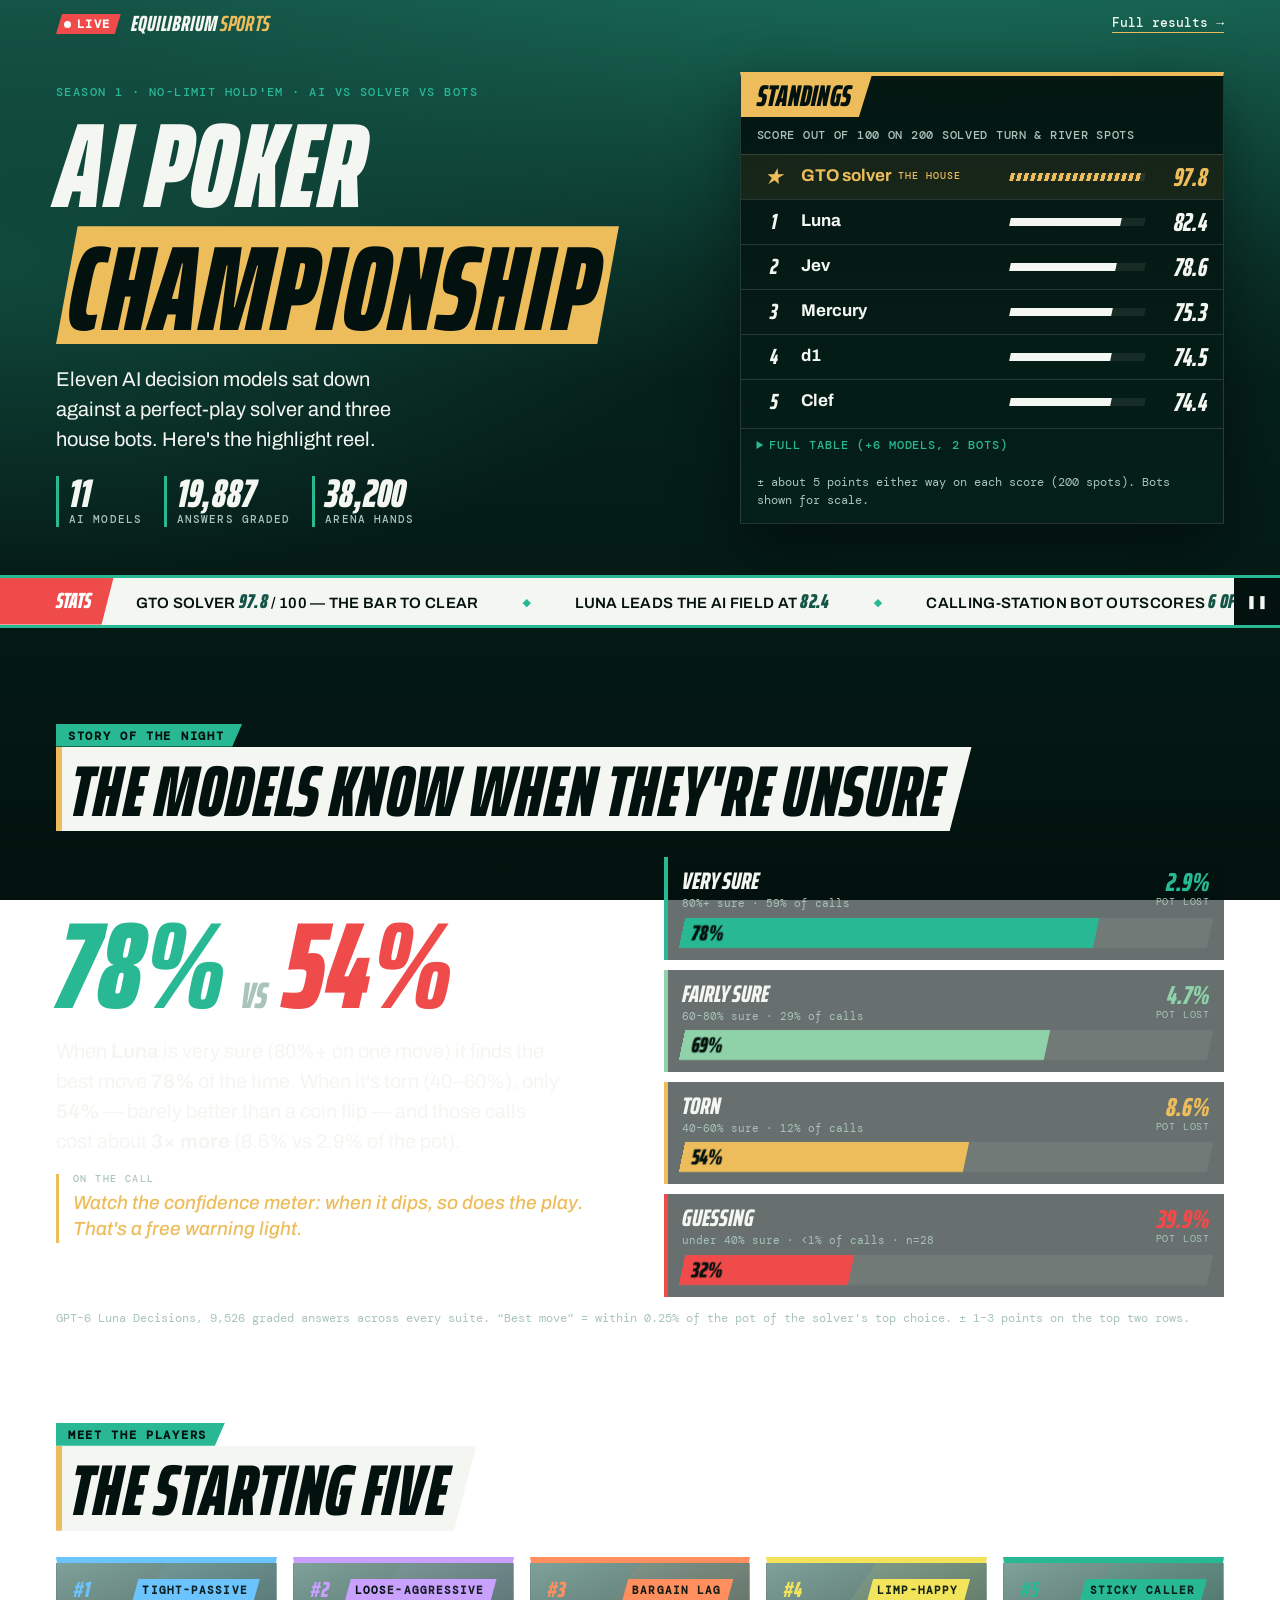
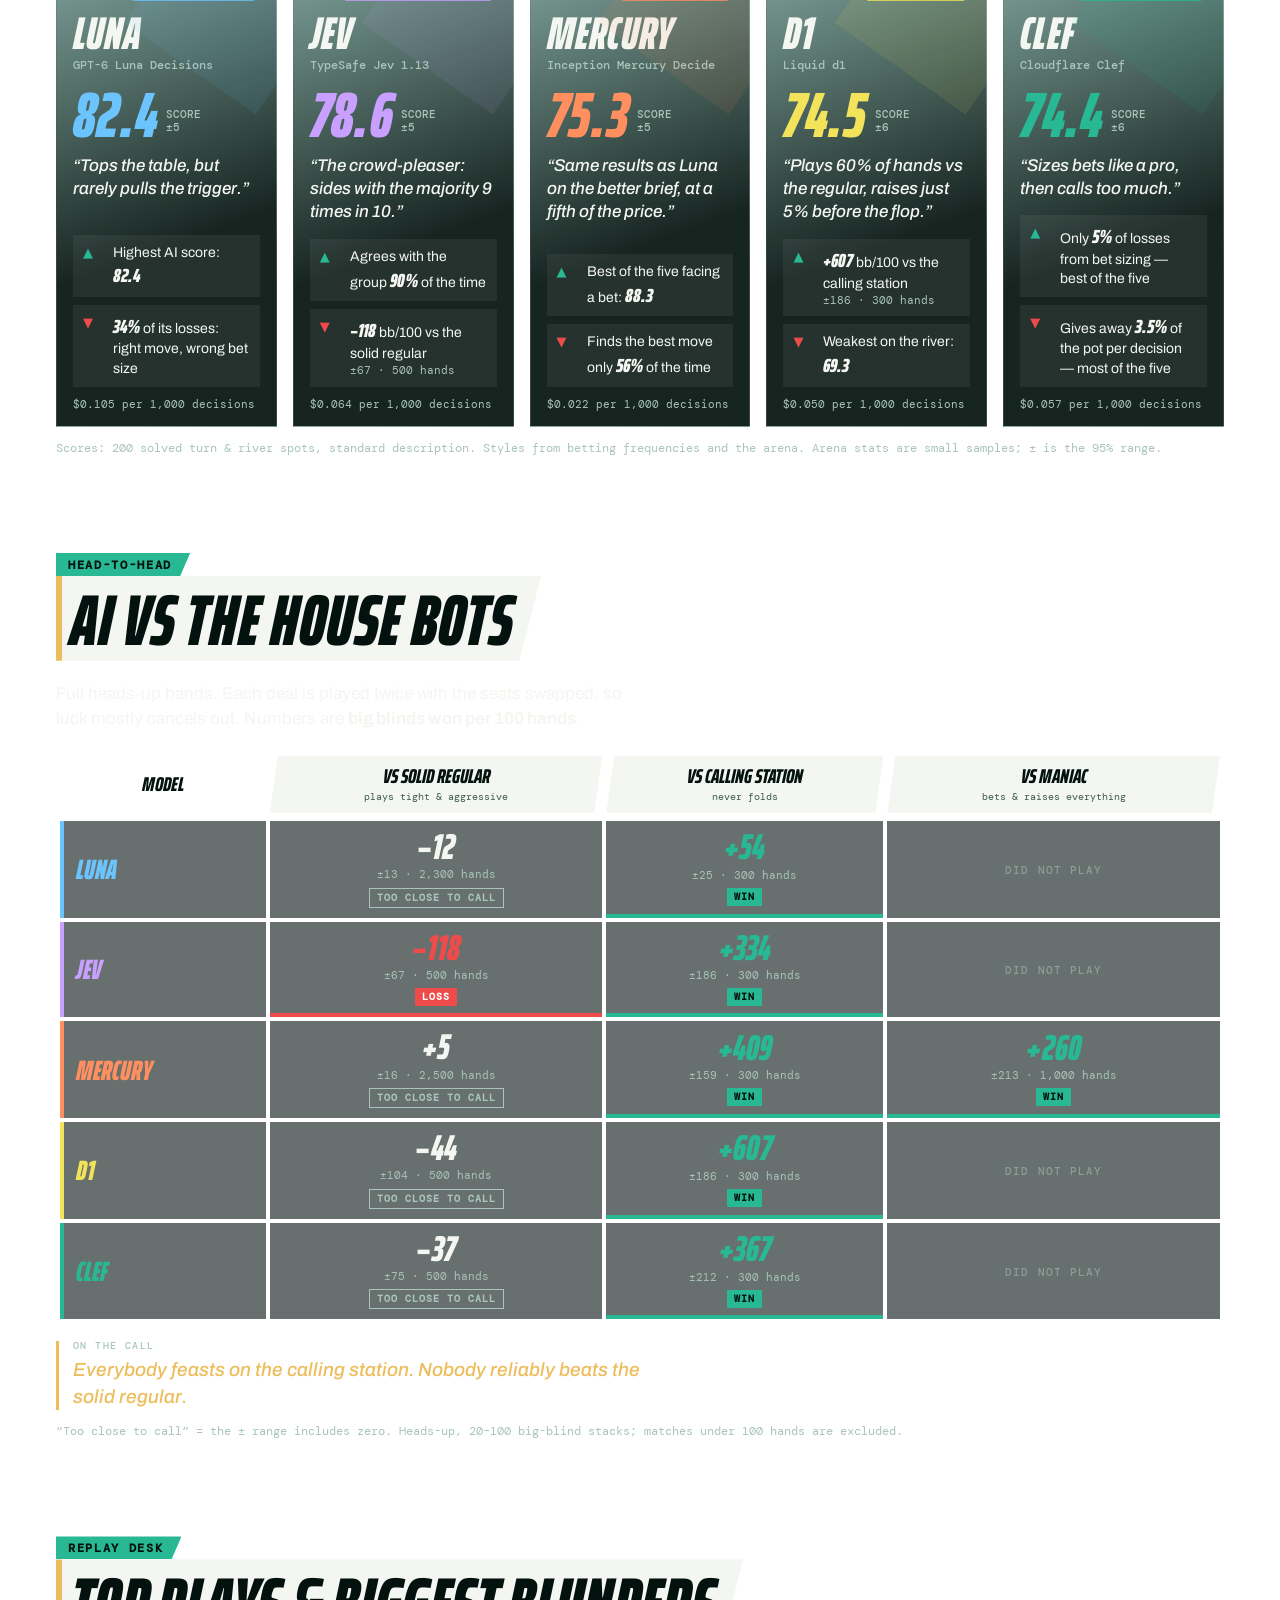
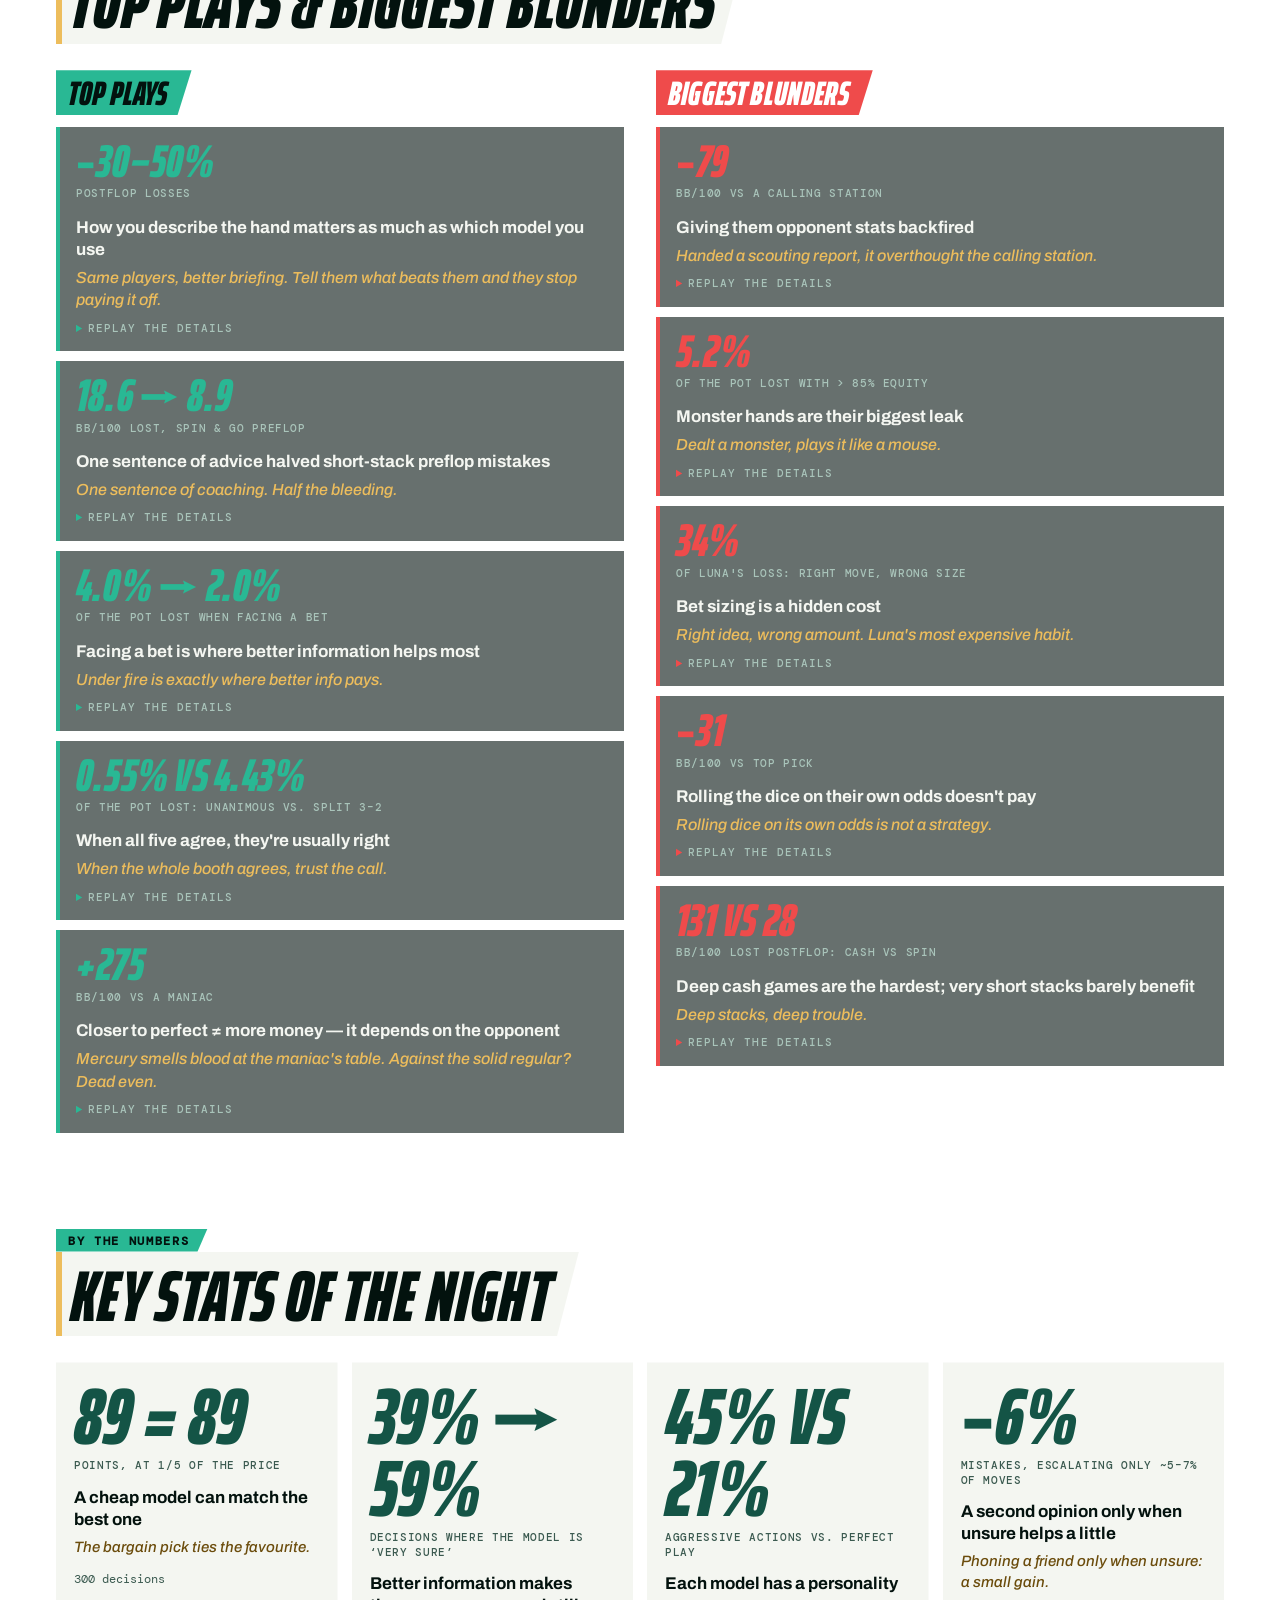
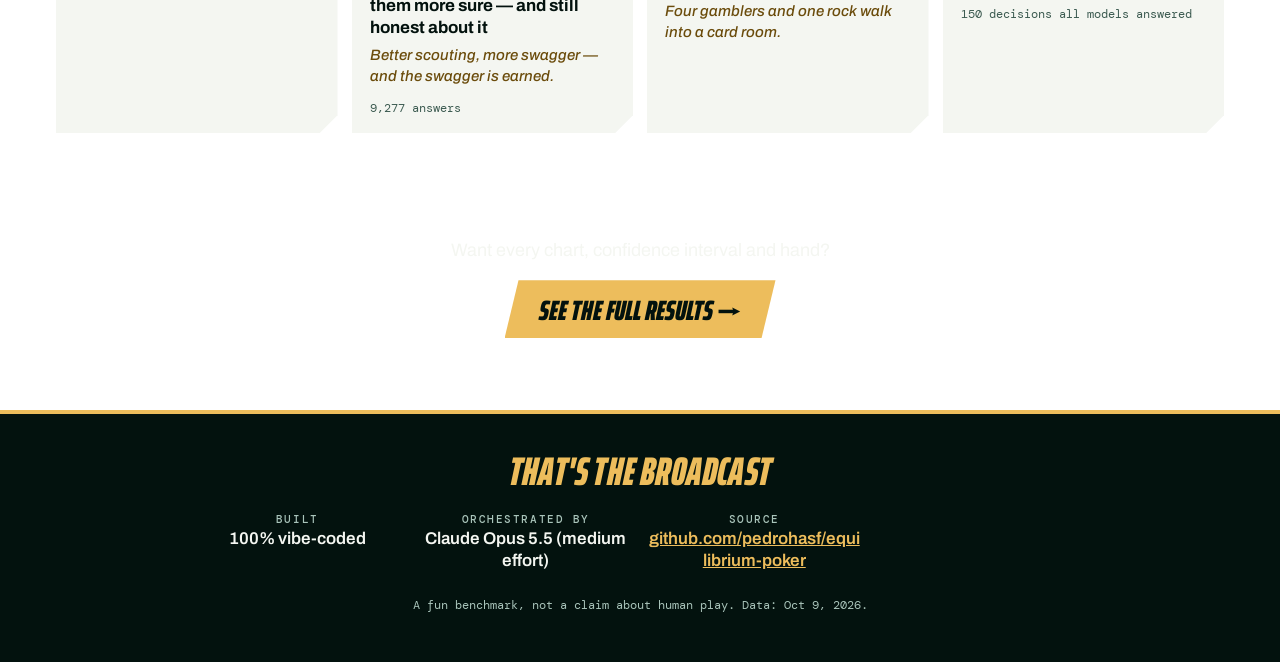
==== commit 94924ae7: "Make the sports-broadcast highlight reel the homepage; full results move to full.html Co-Authored-By" ====
--- a/web/index.html
+++ b/web/index.html
@@ -3,386 +3,136 @@
 <head>
   <meta charset="utf-8">
   <meta name="viewport" content="width=device-width, initial-scale=1">
-  <title>Can decision models play poker? · Equilibrium benchmark</title>
-  <meta name="description" content="OpenRouter System One decision models play no-limit hold'em against a perfect-play solver and against bots: solved spots, full hands in cash games and tournaments, and a heads-up arena.">
-  <meta property="og:title" content="Can decision models play poker?">
-  <meta property="og:description" content="AI decision models vs. a poker solver: when GPT-6 Luna is over 80% sure it picks the best move 78% of the time; when it's torn, barely half — and those decisions cost 3× more. 100% vibe-coded, orchestrated by Claude Opus 5.5.">
+  <title>AI Poker Championship · Equilibrium</title>
+  <meta name="description" content="11 AI decision models played poker against a perfect-play solver and three bots. Here's the highlight reel.">
+  <meta property="og:title" content="AI Poker Championship — the highlight reel">
+  <meta property="og:description" content="11 AI decision models vs a poker solver and bots. The models know when they're unsure. 100% vibe-coded with Claude Opus 5.5.">
   <meta property="og:type" content="website">
+  <meta property="og:image" content="https://equilibrium-poker.pages.dev/og.png">
   <meta property="og:url" content="https://equilibrium-poker.pages.dev/">
-  <meta property="og:image" content="https://equilibrium-poker.pages.dev/og.png">
   <meta property="og:image:width" content="1200">
   <meta property="og:image:height" content="630">
-  <meta property="og:image:alt" content="Can decision models play poker? 11 OpenRouter decision models vs a GTO solver and vs bots.">
   <meta name="twitter:card" content="summary_large_image">
-  <meta name="twitter:title" content="Can decision models play poker?">
-  <meta name="twitter:description" content="When the model is sure it's right 78% of the time; when it's torn it's barely better than a coin flip — and those decisions cost 3× more.">
+  <meta name="twitter:title" content="AI Poker Championship — the highlight reel">
   <meta name="twitter:image" content="https://equilibrium-poker.pages.dev/og.png">
-  <meta name="color-scheme" content="dark light">
   <meta name="theme-color" content="#05201a">
   <link rel="icon" href="favicon.svg" type="image/svg+xml">
   <link rel="preconnect" href="https://fonts.googleapis.com">
   <link rel="preconnect" href="https://fonts.gstatic.com" crossorigin>
-  <link rel="stylesheet" href="https://fonts.googleapis.com/css2?family=Big+Shoulders+Display:wght@600;800;900&family=IBM+Plex+Mono:wght@400;500&family=IBM+Plex+Sans:ital,wght@0,400;0,500;0,600;1,400&display=swap">
-  <link rel="stylesheet" href="styles.css">
-  <link rel="preload" href="data/bench.json" as="fetch" crossorigin>
-  <link rel="preload" href="data/insights.json" as="fetch" crossorigin>
-  <script>
-    // Theme and view mode before first paint. ?mode=advanced|simple wins over the saved choice.
-    try {
-      const t = localStorage.getItem("eq-theme"); if (t) document.documentElement.dataset.theme = t;
-      const q = new URLSearchParams(location.search).get("mode");
-      const m = q === "advanced" || q === "simple" ? q : localStorage.getItem("eq-mode");
-      document.documentElement.dataset.mode = m === "advanced" ? "advanced" : "simple";
-    } catch { document.documentElement.dataset.mode = "simple"; }
-  </script>
-  <script type="module" src="js/app.js"></script>
+  <link rel="stylesheet" href="https://fonts.googleapis.com/css2?family=Saira:ital,wdth,wght@0,50..125,100..900;1,50..125,100..900&family=Archivo:wght@400;500;600;700&family=DM+Mono:wght@400;500&display=swap">
+  <link rel="stylesheet" href="broadcast.css">
+  <script src="broadcast.js" defer></script>
 </head>
 <body>
-  <a class="skip" href="#main">Skip to the results</a>
+<a class="skip" href="#main">Skip to content</a>
 
-  <header class="topbar">
-    <a class="wordmark" href="#top" aria-label="Equilibrium benchmark, back to top">
-      <svg viewBox="0 0 24 24" aria-hidden="true" class="wordmark-chip"><use href="#chip"/></svg>
-      <span>Equilibrium</span><span class="wordmark-sub">bench</span>
-    </a>
-    <nav aria-label="Sections">
-      <a href="#insights">Insights</a>
-      <a href="#confidence">Confidence</a>
-      <a href="#spot-bench">Spots</a>
-      <a href="#agreement">Agreement</a>
-      <a href="#formats">Formats</a>
-      <a href="#arena">Arena</a>
-      <a href="#luna">Luna</a>
-      <a href="#explorer" class="adv">Explorer</a>
-      <a href="#method">Method</a>
-    </nav>
-    <div class="mode-switch" role="group" aria-label="Level of detail">
-      <button type="button" data-mode="simple" aria-pressed="true" title="Plain-language summary">Simple</button>
-      <button type="button" data-mode="advanced" aria-pressed="false" title="Every metric, confidence interval and breakdown">Advanced</button>
+<header class="topbar">
+  <div class="bug">
+    <span class="live" aria-hidden="true"><i></i>LIVE</span>
+    <span class="brand">EQUILIBRIUM <b>SPORTS</b></span>
+  </div>
+  <a class="topbar-link" href="full.html?mode=advanced">Full results <span aria-hidden="true">→</span></a>
+</header>
+
+<main id="main">
+  <!-- HERO -->
+  <section class="hero" aria-labelledby="hero-title">
+    <div class="hero-copy">
+      <p class="kicker">Season 1 · No-limit hold'em · AI vs solver vs bots</p>
+      <h1 id="hero-title" class="hero-title">
+        <span class="l1">AI Poker</span>
+        <span class="l2">Championship</span>
+      </h1>
+      <p class="hero-sub" id="hero-sub">Eleven AI decision models sat down against a perfect-play solver and three house bots. Here's the highlight reel.</p>
+      <ul class="hero-facts" id="hero-facts" aria-label="Event numbers"></ul>
     </div>
-    <button class="theme-toggle" type="button" aria-label="Switch colour theme" title="Switch colour theme">
-      <svg viewBox="0 0 24 24" aria-hidden="true"><circle cx="12" cy="12" r="5"/><path d="M12 7a5 5 0 0 0 0 10z" class="half"/></svg>
-    </button>
-  </header>
 
-  <main id="top">
-    <section class="hero" aria-labelledby="hero-title">
-      <div class="hero-inner">
-        <p class="eyebrow" id="hero-eyebrow">No-limit hold'em · decision models vs. perfect play and vs. bots</p>
-        <p class="vibe-badge simple"><svg viewBox="0 0 16 16" aria-hidden="true"><path d="M8 1.5l1.6 4.2 4.4.3-3.4 2.8 1.1 4.3L8 10.7l-3.7 2.4 1.1-4.3L2 6l4.4-.3z"/></svg>100% vibe-coded · orchestrated by Claude Opus 5.5</p>
-        <h1 id="hero-title">Can decision models <em>play poker?</em></h1>
-        <p class="verdict" id="verdict">Loading results…</p>
-        <dl class="hero-stats" id="hero-stats"></dl>
+    <div class="board" aria-labelledby="board-title">
+      <div class="board-head">
+        <h2 id="board-title"><span>Standings</span></h2>
+        <p class="board-sub">Score out of 100 on <span id="board-n">200</span> solved turn &amp; river spots</p>
       </div>
-      <figure class="rail" id="rail" aria-labelledby="rail-cap">
-        <div class="rail-plot" id="rail-plot"></div>
-        <figcaption id="rail-cap"></figcaption>
-      </figure>
-    </section>
+      <ol class="board-rows" id="board-rows"></ol>
+      <details class="board-more">
+        <summary>Full table <span id="board-more-n"></span></summary>
+        <ol class="board-rows small" id="board-rest"></ol>
+      </details>
+      <p class="fine">± about 5 points either way on each score (200 spots). Bots shown for scale.</p>
+    </div>
+  </section>
 
-    <div class="notice" id="notice" hidden></div>
+  <!-- TICKER -->
+  <div class="ticker" role="region" aria-label="Key stats ticker">
+    <span class="ticker-tag" aria-hidden="true">Stats</span>
+    <div class="ticker-window"><ul class="ticker-track" id="ticker"></ul></div>
+    <button class="ticker-pause" id="ticker-pause" type="button" aria-pressed="false" aria-label="Pause ticker"><span aria-hidden="true">❚❚</span></button>
+  </div>
 
-    <div id="main" tabindex="-1"></div>
+  <!-- STORY OF THE NIGHT -->
+  <section class="seg seg-story" id="confidence" aria-labelledby="story-title">
+    <div class="chyron"><span class="chy-tag">Story of the night</span><h2 class="chy-title" id="story-title">The models know when they're unsure</h2></div>
+    <div class="story">
+      <div class="story-lead">
+        <p class="story-big" id="story-big"></p>
+        <p class="story-text" id="story-text"></p>
+        <p class="call" id="story-call"></p>
+      </div>
+      <div class="meter" id="meter" role="group" aria-label="How often Luna picks the best move, by how sure it is"></div>
+    </div>
+    <p class="fine" id="story-fine"></p>
+  </section>
 
-    <!-- Insights: every key finding as a deep-linkable card (data/insights.json + live numbers from bench.json) -->
-    <section class="block insights-block" id="insights" aria-labelledby="in-title">
-      <header class="block-head">
-        <p class="eyebrow">Insights · the key findings</p>
-        <h2 id="in-title">What we learned</h2>
-        <p class="lede simple">Fifteen things we found by making AI models play poker against a perfect-play solver and against bots. Each card links to the evidence.</p>
-        <p class="lede adv">Each card shows the exact statistic, sample size and 95% CI where available. Cards marked <span class="live-tag">live</span> are computed from the current export (<code>bench.json</code>); the others come from <code>data/insights.json</code>. Every card is linkable (<code>#insight-…</code>).</p>
-      </header>
-      <ol class="insights" id="in-list"></ol>
-    </section>
+  <!-- PLAYERS -->
+  <section class="seg" id="players" aria-labelledby="players-title">
+    <div class="chyron"><span class="chy-tag">Meet the players</span><h2 class="chy-title" id="players-title">The starting five</h2></div>
+    <div class="cards" id="cards"></div>
+    <p class="fine">Scores: 200 solved turn &amp; river spots, standard description. Styles from betting frequencies and the arena. Arena stats are small samples; ± is the 95% range.</p>
+  </section>
 
-    <section class="block simple" id="takeaways" aria-labelledby="tk-title" hidden>
-      <header class="block-head">
-        <p class="eyebrow">The short version</p>
-        <h2 id="tk-title">What we found</h2>
-        <p class="lede"><a href="#insights">See all the insights →</a></p>
-      </header>
-      <ol class="takeaways" id="tk-list"></ol>
-    </section>
+  <!-- HEAD TO HEAD -->
+  <section class="seg" id="arena" aria-labelledby="h2h-title">
+    <div class="chyron"><span class="chy-tag">Head-to-head</span><h2 class="chy-title" id="h2h-title">AI vs the house bots</h2></div>
+    <p class="seg-intro">Full heads-up hands. Each deal is played twice with the seats swapped, so luck mostly cancels out. Numbers are <strong>big blinds won per 100 hands</strong>.</p>
+    <div class="h2h" id="h2h"></div>
+    <p class="call" id="h2h-call"></p>
+    <p class="fine" id="h2h-fine"></p>
+  </section>
 
-    <!-- Featured finding: calibration -->
-    <section class="block featured" id="confidence" aria-labelledby="cf-title">
-      <header class="block-head">
-        <p class="eyebrow">Featured finding · confidence</p>
-        <h2 id="cf-title">The models know when they're unsure</h2>
-        <p class="headline" id="cf-headline"></p>
-        <p class="lede simple">Every answer comes with a probability for each move. We grouped the answers by how much the model put on its favourite move — how sure it was — and checked how often that move was really the best one, and what the mistakes cost.</p>
-        <p class="lede adv" id="cf-def"></p>
-      </header>
-      <div class="seg-row" id="cf-controls"></div>
-      <figure class="chart big conf-fig" id="cf-chart">
-        <figcaption><h3 id="cf-chart-title">How sure the model was → how often it picked the best move</h3><p id="cf-chart-sub"></p></figcaption>
-        <div class="conf" id="cf-bars"></div>
-      </figure>
-      <div class="adv">
-        <h3 class="sub-h">Reliability diagram</h3>
-        <div class="charts-grid">
-          <figure class="chart" id="cf-rel">
-            <figcaption><h3>Stated confidence vs. how often it was right</h3><p>x = mean top probability in the bin, y = share of picks within 0.25% pot of the best EV. Dashed diagonal = perfectly calibrated. Bins with fewer than 20 answers are hidden.</p></figcaption>
-            <div class="legend" id="cf-rel-legend"></div>
-            <div class="plot"></div>
-          </figure>
-          <figure class="chart" id="cf-esc">
-            <figcaption><h3>Escalation: a second opinion only when unsure</h3><p id="cf-esc-sub"></p></figcaption>
-            <div class="seg-row" id="cf-esc-pick"></div>
-            <div class="legend" id="cf-esc-legend"></div>
-            <div class="plot"></div>
-          </figure>
-        </div>
-        <h3 class="sub-h">Every model, every bucket</h3>
-        <div class="table-wrap" tabindex="0" role="region" aria-label="Calibration by model">
-          <table class="lb compact" id="cf-table"><thead></thead><tbody></tbody></table>
-        </div>
-        <p class="footnote" id="cf-foot"></p>
-        <h3 class="sub-h" id="cf-var-title">By prompt variant</h3>
-        <div class="table-wrap" tabindex="0" role="region" aria-label="Calibration by variant">
-          <table class="lb compact" id="cf-var"><thead></thead><tbody></tbody></table>
-        </div>
+  <!-- PLAYS / BLUNDERS -->
+  <section class="seg" id="reel" aria-labelledby="reel-title">
+    <div class="chyron"><span class="chy-tag">Replay desk</span><h2 class="chy-title" id="reel-title">Top plays &amp; biggest blunders</h2></div>
+    <div class="reel">
+      <div class="reel-col plays">
+        <h3 class="reel-h"><span>Top plays</span></h3>
+        <ol id="plays"></ol>
       </div>
-    </section>
+      <div class="reel-col blunders">
+        <h3 class="reel-h"><span>Biggest blunders</span></h3>
+        <ol id="blunders"></ol>
+      </div>
+    </div>
+  </section>
 
-    <!-- Part 1: solved spots -->
-    <section class="block" id="spot-bench" aria-labelledby="sb-title">
-      <header class="block-head">
-        <p class="eyebrow" id="sb-eyebrow">Part 1 · solved spots</p>
-        <h2 id="sb-title">The spot test</h2>
-        <p class="headline" id="sb-headline"></p>
-        <p class="lede simple">Each model saw the same turn and river situations and picked a move. We compared every pick with the move a poker solver (a perfect-play computer) would make.</p>
-      </header>
-      <figure class="chart big simple" id="ch-score-simple">
-        <figcaption><h3>Points kept, out of 100</h3><p>100 = always picks the best move. The bar around each dot shows how sure we are (95% range). Gold lines are simple bots, for scale.</p></figcaption>
-        <div class="plot"></div>
-      </figure>
+  <!-- KEY STATS -->
+  <section class="seg" id="stats" aria-labelledby="stats-title">
+    <div class="chyron"><span class="chy-tag">By the numbers</span><h2 class="chy-title" id="stats-title">Key stats of the night</h2></div>
+    <div class="tiles" id="tiles"></div>
+  </section>
 
-      <div class="adv" id="leaderboard">
-        <p class="eyebrow" id="lb-eyebrow"></p>
-        <h3 class="sub-h">Leaderboard</h3>
-        <p class="lede">Ranked by GTO score. Every decision model is scored twice: on the action it picked (argmax) and on the full probability distribution it returned (mixed). Reference bots are shown in gold for scale. Click a column heading to sort.</p>
-        <div class="table-wrap" tabindex="0" role="region" aria-labelledby="lb-title">
-          <table class="lb" id="lb">
-            <caption class="sr-only" id="lb-title">Spot benchmark leaderboard. Columns are sortable.</caption>
-            <thead></thead>
-            <tbody></tbody>
-          </table>
-        </div>
-        <p class="footnote" id="lb-foot"></p>
-      </div>
+  <section class="cta" aria-label="Full results">
+    <p>Want every chart, confidence interval and hand?</p>
+    <a class="btn" href="full.html?mode=advanced">See the full results <span aria-hidden="true">→</span></a>
+  </section>
+</main>
 
-      <div class="adv" id="charts">
-        <h3 class="sub-h">Six views of the same table</h3>
-        <div class="charts-grid">
-          <figure class="chart wide" id="ch-score">
-            <figcaption><h3>GTO score, with 95% confidence intervals</h3><p>Dot = mean score; whisker = 95% CI. Vertical lines are the reference bots.</p></figcaption>
-            <div class="plot"></div>
-          </figure>
-          <figure class="chart" id="ch-mixed">
-            <figcaption><h3>Picking vs. playing the distribution</h3><p>EV lost per decision, % of pot. Argmax = the model's pick; mixed = sampling its probabilities.</p></figcaption>
-            <div class="legend" data-legend="mixed"></div>
-            <div class="plot"></div>
-          </figure>
-          <figure class="chart" id="ch-cost">
-            <figcaption><h3>Price vs. play</h3><p>GTO score against cost per 1,000 decisions (log scale). Up and left is better.</p></figcaption>
-            <div class="plot"></div>
-          </figure>
-          <figure class="chart" id="ch-street">
-            <figcaption><h3>Turn vs. river</h3><p>GTO score by street.</p></figcaption>
-            <div class="legend" data-legend="street"></div>
-            <div class="plot"></div>
-          </figure>
-          <figure class="chart" id="ch-type">
-            <figcaption><h3>Leading vs. facing a bet</h3><p>GTO score when checking/betting first vs. when facing a bet.</p></figcaption>
-            <div class="legend" data-legend="type"></div>
-            <div class="plot"></div>
-          </figure>
-          <figure class="chart wide" id="ch-latency">
-            <figcaption><h3>Latency per decision</h3><p>Median response time (dot) and 90th percentile (end of line), seconds, log scale.</p></figcaption>
-            <div class="plot"></div>
-          </figure>
-        </div>
-      </div>
-    </section>
-
-    <!-- Cross-model agreement -->
-    <section class="block" id="agreement" aria-labelledby="ag-title">
-      <header class="block-head">
-        <p class="eyebrow">Part 1b · five models, one decision</p>
-        <h2 id="ag-title">When all five agree</h2>
-        <p class="headline" id="ag-headline"></p>
-        <p class="lede simple">We asked five different AI models the same questions and looked at how many of them chose the same move — and whether the move most of them chose was any good.</p>
-        <p class="lede adv" id="ag-def"></p>
-      </header>
-      <div class="seg-row adv" id="ag-pick"></div>
-      <div class="agree-grid">
-        <figure class="chart" id="ag-chart">
-          <figcaption><h3 id="ag-chart-title">How many models agreed → what the shared pick cost</h3><p id="ag-chart-sub"></p></figcaption>
-          <div class="agree" id="ag-levels"></div>
-        </figure>
-        <figure class="chart" id="ag-vote">
-          <figcaption><h3>Majority vote vs. the best single model</h3><p>Average share of the pot given away per decision. <strong>Shorter is better.</strong></p></figcaption>
-          <div class="plot"></div>
-        </figure>
-      </div>
-      <div class="adv">
-        <h3 class="sub-h">Per model on the same decisions</h3>
-        <div class="table-wrap" tabindex="0" role="region" aria-label="Models on shared decisions">
-          <table class="lb compact" id="ag-players"><thead></thead><tbody></tbody></table>
-        </div>
-        <figure class="chart" id="ag-sizing" style="margin-top:18px">
-          <figcaption><h3>Bet sizing: share of each model's loss from the right action at the wrong size</h3><p id="ag-sizing-sub"></p></figcaption>
-          <div class="plot"></div>
-        </figure>
-        <h3 class="sub-h">Every suite</h3>
-        <div class="table-wrap" tabindex="0" role="region" aria-label="Agreement in every suite">
-          <table class="lb compact" id="ag-groups"><thead></thead><tbody></tbody></table>
-        </div>
-        <p class="footnote" id="ag-foot"></p>
-      </div>
-    </section>
-
-    <!-- Part 2: full hands by format -->
-    <section class="block" id="formats" aria-labelledby="fm-title">
-      <header class="block-head">
-        <p class="eyebrow">Part 2 · full hands, every format</p>
-        <h2 id="fm-title">Real hands, cash to tournaments</h2>
-        <p class="headline" id="fm-headline"></p>
-        <p class="lede simple">Here the models play whole hands — every decision from the flop to the river, or every decision before the flop — in the formats people actually play. We count how many big blinds they give away per 100 hands compared with perfect play. <strong>Lower is better; 0 is perfect.</strong></p>
-        <p class="lede adv">Postflop suites: flops solved from each format's preflop ranges, hands dealt and played to the end along the GTO line, every decision of both seats recorded. Preflop suites: heads-up blind-vs-blind / Spin HU trees from the preflop solver. Metric: bb/100 lost vs GTO = 100 × mean over hands of Σ EV loss ÷ 2 (the model plays both seats), 95% CI over hands. Hands shared by a suite and its dev/test splits are counted once.</p>
-      </header>
-      <div class="notes" id="fm-notes"></div>
-      <div class="seg-row adv" id="fm-controls"></div>
-      <div class="facets" id="fm-facets"></div>
-      <div class="adv">
-        <h3 class="sub-h">Every player, every format</h3>
-        <div class="table-wrap" tabindex="0" role="region" aria-label="bb/100 lost by format">
-          <table class="lb compact" id="fm-table"><thead></thead><tbody></tbody></table>
-        </div>
-        <p class="footnote" id="fm-foot"></p>
-        <h3 class="sub-h">Suites</h3>
-        <div class="table-wrap" tabindex="0" role="region" aria-label="Published suites">
-          <table class="lb compact" id="fm-suites"><thead></thead><tbody></tbody></table>
-        </div>
-      </div>
-    </section>
-
-    <!-- Part 3: arena -->
-    <section class="block" id="arena" aria-labelledby="ar-title">
-      <header class="block-head">
-        <p class="eyebrow">Part 3 · the arena</p>
-        <h2 id="ar-title">Heads-up against real opponents</h2>
-        <p class="headline" id="ar-headline"></p>
-        <p class="lede simple">Perfect play is one yardstick; real opponents are another. Each model played hundreds of complete heads-up hands against two bots: a <strong>solid regular</strong> that plays tight and aggressive, and a <strong>calling station</strong> that never folds. Every deal is played twice with the seats swapped, so luck of the cards mostly cancels out. <strong>Higher is better</strong>; above 0 means the model won.</p>
-        <p class="lede adv">Duplicate heads-up matches, 100bb, every deal played twice with seats swapped. bb/100 ± 95% CI over duplicate pairs (pooled across matches of the same pairing); all-in EV bb/100 removes all-in luck. Matches with fewer than <span id="ar-min">100</span> hands and self-play are excluded; bot-vs-bot matches are references.</p>
-      </header>
-      <div class="notes" id="ar-notes"></div>
-      <div class="legend" id="ar-legend"></div>
-      <div class="facets" id="ar-facets"></div>
-      <div class="adv">
-        <h3 class="sub-h">Decision models vs. bots</h3>
-        <div class="table-wrap" tabindex="0" role="region" aria-label="Arena results">
-          <table class="lb compact" id="ar-table"><thead></thead><tbody></tbody></table>
-        </div>
-        <p class="footnote" id="ar-foot"></p>
-        <h3 class="sub-h">Bot vs. bot references</h3>
-        <div class="table-wrap" tabindex="0" role="region" aria-label="Bot reference matches">
-          <table class="lb compact" id="ar-ref"><thead></thead><tbody></tbody></table>
-        </div>
-      </div>
-    </section>
-
-    <!-- Part 4: Luna experiments -->
-    <section class="block" id="luna" aria-labelledby="lu-title">
-      <header class="block-head">
-        <p class="eyebrow">Part 4 · experiments</p>
-        <h2 id="lu-title">Pushing GPT-6 Luna</h2>
-        <p class="headline" id="lu-headline"></p>
-        <p class="lede simple">Can a model get better just by asking differently? We tried several ways of describing the table and asking the question. Each idea was tuned on one set of practice hands, then checked on <strong>fresh hands it had never seen</strong> — the only result that counts.</p>
-        <p class="lede adv">Variants of the request (state and question) and post-hoc players derived from stored answers, on the dev split (tuning) and the held-out test split (confirmation) of the cash hands suite. Δ = paired difference in bb/100 lost vs the default variant (v2) over the hands both answered, 95% CI. Negative is better. Hybrid players use non-model heuristics and are not pure model results.</p>
-      </header>
-      <div class="notes" id="lu-notes"></div>
-      <div class="seg-row" id="lu-pick" hidden></div>
-      <div class="seg-row adv" id="lu-controls"></div>
-      <div class="legend" id="lu-legend"></div>
-      <figure class="chart big" id="lu-chart">
-        <figcaption><h3 id="lu-chart-title"></h3><p id="lu-chart-sub"></p></figcaption>
-        <div class="plot"></div>
-      </figure>
-      <div class="adv">
-        <h3 class="sub-h">Dev and test, side by side</h3>
-        <div class="table-wrap" tabindex="0" role="region" aria-label="Luna experiments">
-          <table class="lb compact" id="lu-table"><thead></thead><tbody></tbody></table>
-        </div>
-        <p class="footnote" id="lu-foot"></p>
-      </div>
-    </section>
-
-    <!-- Explorer (advanced) -->
-    <section class="block adv" id="explorer" aria-labelledby="spots-title">
-      <header class="block-head">
-        <p class="eyebrow" id="spots-eyebrow">Every hand, every answer</p>
-        <h2 id="spots-title">Spot explorer</h2>
-        <p class="lede">Pick a suite and a decision to see the table as the models saw it, the solver's strategy for the hero's exact hand, and what each model would have done. Links like <code>#d042</code> (spot suite) or <code>#cash-hands-dev/d042</code> open a decision directly. Use <kbd>J</kbd> / <kbd>K</kbd> to step through the list.</p>
-      </header>
-      <div class="explorer" id="ex-root">
-        <div class="ex-filters" role="group" aria-label="Filter spots">
-          <label class="pick">Suite <select id="ex-suite"></select></label>
-          <div class="seg" data-filter="street" role="radiogroup" aria-label="Street"></div>
-          <div class="seg" data-filter="type" role="radiogroup" aria-label="Situation">
-            <button type="button" role="radio" aria-checked="true" data-v="all">Any action</button>
-            <button type="button" role="radio" aria-checked="false" data-v="firstToAct">Check / bet</button>
-            <button type="button" role="radio" aria-checked="false" data-v="facingBet">Facing a bet</button>
-          </div>
-          <label class="toggle"><input type="checkbox" data-filter="split"> Models disagree</label>
-          <label class="toggle"><input type="checkbox" data-filter="blunder"> Someone blundered</label>
-          <span class="ex-count" id="ex-count" aria-live="polite"></span>
-        </div>
-        <div class="ex-body">
-          <ol class="ex-list" id="ex-list" aria-label="Decisions"></ol>
-          <article class="ex-spot" id="ex-spot" aria-live="polite"></article>
-        </div>
-      </div>
-    </section>
-
-    <section class="block method" id="method" aria-labelledby="method-title">
-      <header class="block-head">
-        <p class="eyebrow" id="method-eyebrow">How the numbers are made</p>
-        <h2 id="method-title">How we tested</h2>
-      </header>
-      <div class="method-grid simple" id="method-simple"></div>
-      <div class="method-grid adv" id="method-body"></div>
-    </section>
-  </main>
-
-  <footer class="footer">
-    <div>
-      <p class="footer-mark">Built with <strong>Equilibrium</strong>, a macOS GTO poker lab with a Rust DCFR solver.</p>
-      <p class="vibe-line">100% vibe-coded: the solver, the benchmark, the experiments and this site were built by <strong>Claude Opus 5.5</strong> (medium effort) orchestrating subagents, from a human's high-level chat prompts.</p>
-      <p id="footer-meta"></p>
-    </div>
-    <div class="adv">
-      <h2 class="footer-h">Reproduce it</h2>
-<pre class="code"><code>make bench-cli
-export OPENROUTER_API_KEY=sk-or-...
-eqbench bench generate --mode hands --format cash --hands 120
-eqbench bench split --suite &lt;id&gt;
-eqbench bench baselines --suite &lt;id&gt;
-eqbench bench run --suite &lt;id&gt;-dev --models openai/gpt-6-luna-decisions --variant v2,eq
-eqbench arena match --a openai/gpt-6-luna-decisions --b bot:tag --deals 250
-eqbench bench export --all &amp;&amp; eqbench arena export   # → web/data/</code></pre>
-    </div>
-  </footer>
-
-  <div class="tooltip" id="tooltip" role="tooltip" hidden></div>
-
-  <svg width="0" height="0" style="position:absolute" aria-hidden="true">
-    <symbol id="chip" viewBox="0 0 24 24">
-      <circle cx="12" cy="12" r="11" fill="currentColor"/>
-      <circle cx="12" cy="12" r="9.2" fill="none" stroke="var(--chip-edge, #fff)" stroke-width="2.6" stroke-dasharray="3.6 3.6" opacity=".85"/>
-      <circle cx="12" cy="12" r="6" fill="none" stroke="var(--chip-edge, #fff)" stroke-width=".8" opacity=".7"/>
-    </symbol>
-  </svg>
+<footer class="credits">
+  <p class="credits-title">That's the broadcast</p>
+  <dl class="credits-roll">
+    <div><dt>Built</dt><dd>100% vibe-coded</dd></div>
+    <div><dt>Orchestrated by</dt><dd>Claude Opus 5.5 (medium effort)</dd></div>
+    <div><dt>Source</dt><dd><a href="https://github.com/pedrohasf/equilibrium-poker">github.com/pedrohasf/equilibrium-poker</a></dd></div>
+  </dl>
+  <p class="fine">A fun benchmark, not a claim about human play. Data: <span id="gen-date"></span>.</p>
+</footer>
 </body>
 </html>
--- a/web/broadcast.css
+++ b/web/broadcast.css
@@ -0,0 +1,321 @@
+/* Equilibrium — Sports broadcast. Tokens */
+:root {
+  --felt-hi: #145446;
+  --felt: #0b3a30;
+  --deep: #05201a;
+  --ink: #03120e;
+  --mint: #29b894;
+  --gold: #edbd5c;
+  --red: #ef4b4b;
+  --chalk: #f4f6f1;
+  --dim: #a9c4ba;
+  --line: rgba(244, 246, 241, 0.14);
+  --m-luna: #6cc4ff;
+  --m-jev: #c9a0ff;
+  --m-mercury: #ff8f5e;
+  --m-d1: #f2e35b;
+  --m-clef: #29b894;
+  --skew: -12deg;
+  --display: "Saira", "Arial Narrow", system-ui, sans-serif;
+  --body: "Archivo", system-ui, sans-serif;
+  --mono: "DM Mono", ui-monospace, monospace;
+  --pad: clamp(16px, 4.5vw, 56px);
+}
+*, *::before, *::after { box-sizing: border-box; }
+html { -webkit-text-size-adjust: 100%; scroll-behavior: smooth; }
+body {
+  margin: 0;
+  background:
+    radial-gradient(120% 70% at 75% -10%, rgba(41, 184, 148, 0.22), transparent 60%),
+    radial-gradient(80% 50% at 0% 30%, rgba(20, 84, 70, 0.7), transparent 70%),
+    linear-gradient(180deg, var(--felt-hi) 0%, var(--deep) 42%, var(--ink) 100%);
+  background-attachment: fixed;
+  color: var(--chalk);
+  font: 400 16px/1.5 var(--body);
+  overflow-x: hidden;
+}
+a { color: var(--gold); }
+a:focus-visible, button:focus-visible, summary:focus-visible { outline: 3px solid var(--gold); outline-offset: 3px; }
+strong, b { font-weight: 700; }
+.sr { position: absolute; width: 1px; height: 1px; overflow: hidden; clip: rect(0 0 0 0); white-space: nowrap; }
+.skip { position: absolute; left: -999px; top: 8px; z-index: 10; background: var(--gold); color: var(--ink); padding: 8px 14px; font-weight: 700; }
+.skip:focus { left: 8px; }
+.fine { font: 400 12px/1.5 var(--mono); color: var(--dim); margin: 12px 0 0; }
+.error { margin: 24px var(--pad); padding: 16px; background: var(--red); color: #fff; }
+
+/* Shared display type */
+.hero-title, .chy-title, .board-head h2, .card-name span, .card-score b, .story-big, .ri-big, .tile-big, .h2h td b, .credits-title, .reel-h, .hero-facts b, .brand, .ticker-tag {
+  font-family: var(--display);
+  font-style: italic;
+  font-stretch: 62%;
+  font-weight: 900;
+  text-transform: uppercase;
+  letter-spacing: 0.005em;
+  line-height: 0.9;
+}
+
+/* Top bar */
+.topbar { display: flex; align-items: center; justify-content: space-between; gap: 12px; padding: 14px var(--pad); }
+.bug { display: flex; align-items: center; gap: 10px; }
+.live {
+  display: inline-flex; align-items: center; gap: 6px; padding: 4px 10px 4px 8px;
+  background: var(--red); color: #fff; font: 700 12px/1 var(--mono); letter-spacing: 0.12em;
+  clip-path: polygon(6px 0, 100% 0, calc(100% - 6px) 100%, 0 100%);
+}
+.live i { width: 7px; height: 7px; border-radius: 50%; background: #fff; animation: blink 1.4s steps(2, start) infinite; }
+.brand { font-size: 22px; font-weight: 800; color: var(--chalk); }
+.brand b { color: var(--gold); }
+.topbar-link { font: 500 13px/1 var(--mono); color: var(--chalk); text-decoration: none; border-bottom: 1px solid var(--gold); padding-bottom: 3px; }
+.topbar-link:hover { color: var(--gold); }
+
+/* Hero */
+.hero { display: grid; gap: 28px; padding: 8px var(--pad) 32px; max-width: 1360px; margin: 0 auto; }
+.kicker { font: 500 12px/1.4 var(--mono); letter-spacing: 0.12em; text-transform: uppercase; color: var(--mint); margin: 12px 0 10px; }
+.hero-title { margin: 0; font-size: clamp(44px, 18vw, 150px); }
+.hero-title .l2 { white-space: nowrap; }
+.hero-title span { display: block; }
+.hero-title .l1 { color: var(--chalk); }
+.hero-title .l2 {
+  color: var(--ink); background: var(--gold); display: inline-block; padding: 0.06em 0.18em 0.02em 0.1em; margin-top: 0.06em;
+  clip-path: polygon(0.18em 0, 100% 0, calc(100% - 0.18em) 100%, 0 100%);
+}
+.hero-sub { font-size: clamp(17px, 2.2vw, 20px); max-width: 34ch; margin: 20px 0 0; color: var(--chalk); }
+.hero-facts { display: flex; flex-wrap: wrap; gap: 8px 22px; list-style: none; padding: 0; margin: 22px 0 0; }
+.hero-facts li { display: flex; flex-direction: column; border-left: 3px solid var(--mint); padding-left: 10px; }
+.hero-facts b { font-size: 40px; color: var(--chalk); }
+.hero-facts span { font: 500 11px/1.3 var(--mono); text-transform: uppercase; letter-spacing: 0.1em; color: var(--dim); }
+
+/* Scoreboard */
+.board {
+  align-self: start; background: linear-gradient(180deg, rgba(3, 18, 14, 0.92), rgba(5, 32, 26, 0.92));
+  border: 1px solid var(--line); border-top: 4px solid var(--gold); padding: 0 0 14px;
+  box-shadow: 0 24px 60px rgba(0, 0, 0, 0.45);
+}
+.board-head { padding: 0 16px 10px; }
+.board-head h2 {
+  display: inline-block; margin: -4px 0 0 -16px; padding: 10px 22px 8px 16px; font-size: 30px;
+  background: var(--gold); color: var(--ink); clip-path: polygon(0 0, 100% 0, calc(100% - 14px) 100%, 0 100%);
+}
+.board-sub { margin: 10px 0 0; font: 500 12px/1.4 var(--mono); color: var(--dim); text-transform: uppercase; letter-spacing: 0.06em; }
+.board-rows { list-style: none; margin: 0; padding: 0; }
+.board-rows li {
+  --c: var(--chalk);
+  display: grid; grid-template-columns: 34px minmax(0, 1fr) minmax(40px, 30%) 52px; align-items: center; gap: 10px;
+  padding: 9px 16px; border-top: 1px solid var(--line);
+  opacity: 0; transform: translateX(18px);
+}
+.ready .board-rows li { animation: slide-in 0.5s cubic-bezier(.2, .8, .2, 1) forwards; }
+.board-rows li:nth-child(2) { animation-delay: 0.08s !important; }
+.board-rows li:nth-child(3) { animation-delay: 0.16s !important; }
+.board-rows li:nth-child(4) { animation-delay: 0.24s !important; }
+.board-rows li:nth-child(5) { animation-delay: 0.32s !important; }
+.board-rows li:nth-child(6) { animation-delay: 0.40s !important; }
+.board-rows .rk { font: 800 italic 22px/1 var(--display); font-stretch: 62%; color: var(--c); text-align: center; }
+.board-rows .nm { font: 700 17px/1.1 var(--body); white-space: nowrap; overflow: hidden; text-overflow: ellipsis; }
+.board-rows .nm em { font: 500 10px/1 var(--mono); font-style: normal; text-transform: uppercase; letter-spacing: 0.1em; color: var(--gold); margin-left: 4px; vertical-align: 2px; }
+.board-rows .bar { height: 8px; background: rgba(244, 246, 241, 0.08); transform: skewX(var(--skew)); }
+.board-rows .bar i { display: block; height: 100%; width: var(--w); background: var(--c); }
+.board-rows .sc { font: 800 italic 26px/1 var(--display); font-stretch: 62%; text-align: right; font-variant-numeric: tabular-nums; }
+.board-rows li.bot { --c: var(--dim); color: var(--dim); }
+.board-rows li.bot:first-child { --c: var(--gold); color: var(--gold); background: rgba(237, 189, 92, 0.08); }
+.board-rows li.bot .bar i { background: repeating-linear-gradient(90deg, var(--c) 0 4px, transparent 4px 7px); }
+.board-rows.small li { padding: 6px 16px; }
+.board-rows.small .nm { font-size: 15px; font-weight: 600; }
+.board-rows.small .sc { font-size: 21px; }
+.board-more { margin: 4px 0 0; }
+.board-more summary { cursor: pointer; padding: 10px 16px; font: 500 12px/1 var(--mono); text-transform: uppercase; letter-spacing: 0.08em; color: var(--mint); border-top: 1px solid var(--line); }
+.board-more[open] .board-rows li { animation: slide-in 0.3s ease-out forwards; }
+.board > .fine { padding: 0 16px; }
+.m-luna { --c: var(--m-luna); } .m-jev { --c: var(--m-jev); } .m-mercury { --c: var(--m-mercury); } .m-d1 { --c: var(--m-d1); } .m-clef { --c: var(--m-clef); }
+
+/* Ticker */
+.ticker { display: flex; align-items: stretch; background: var(--chalk); color: var(--ink); border-top: 3px solid var(--mint); border-bottom: 3px solid var(--mint); position: relative; }
+.ticker-tag { flex: none; display: flex; align-items: center; padding: 0 22px 0 var(--pad); background: var(--red); color: #fff; font-size: 22px; clip-path: polygon(0 0, 100% 0, calc(100% - 12px) 100%, 0 100%); z-index: 1; }
+.ticker-window { flex: 1; overflow: hidden; min-width: 0; }
+.ticker-track { display: flex; width: max-content; list-style: none; margin: 0; padding: 0; animation: ticker 70s linear infinite; }
+.ticker-track li { white-space: nowrap; padding: 13px 22px; font: 600 15px/1.2 var(--body); text-transform: uppercase; letter-spacing: 0.02em; }
+.ticker-track li::after { content: "◆"; color: var(--mint); margin-left: 44px; font-size: 11px; vertical-align: 2px; }
+.ticker-track b { font: 900 italic 20px/1 var(--display); font-stretch: 70%; color: var(--felt-hi); }
+.ticker:hover .ticker-track, .ticker:focus-within .ticker-track, .ticker-paused .ticker-track { animation-play-state: paused; }
+.ticker-pause { flex: none; width: 46px; border: 0; background: var(--ink); color: var(--chalk); cursor: pointer; font-size: 13px; }
+
+/* Segments */
+.seg { padding: clamp(48px, 8vw, 96px) var(--pad) 0; max-width: 1360px; margin: 0 auto; }
+.chyron { display: flex; flex-direction: column; align-items: flex-start; margin-bottom: 26px; }
+.chy-tag {
+  display: inline-block; padding: 6px 18px 5px 12px; background: var(--mint); color: var(--ink);
+  font: 700 12px/1 var(--mono); text-transform: uppercase; letter-spacing: 0.14em;
+  clip-path: polygon(0 0, 100% 0, calc(100% - 10px) 100%, 0 100%);
+}
+.chy-title {
+  margin: 0; padding: 12px 28px 8px 14px; background: var(--chalk); color: var(--ink);
+  font-size: clamp(36px, 8vw, 72px); max-width: 100%;
+  clip-path: polygon(0 0, 100% 0, calc(100% - 22px) 100%, 0 100%);
+  box-shadow: inset 6px 0 0 var(--gold);
+}
+.seg-intro { max-width: 60ch; font-size: 17px; margin: -6px 0 20px; color: var(--chalk); }
+.call {
+  font: 500 italic 19px/1.4 var(--body); color: var(--gold); margin: 18px 0 0; padding-left: 14px; border-left: 3px solid var(--gold); max-width: 56ch;
+}
+.call::before { content: "ON THE CALL  "; font: 500 normal 10px/1 var(--mono); letter-spacing: 0.14em; color: var(--dim); display: block; margin-bottom: 6px; white-space: pre; }
+
+/* Story */
+.story { display: grid; gap: 28px; }
+.story-big { margin: 0; display: flex; align-items: baseline; flex-wrap: wrap; gap: 0 14px; font-size: clamp(88px, 26vw, 200px); }
+.story-big .sure { color: var(--mint); }
+.story-big .torn { color: var(--red); }
+.story-big .vs { font-size: 0.3em; color: var(--dim); }
+.story-text { font-size: clamp(17px, 2vw, 20px); max-width: 46ch; margin: 14px 0 0; }
+.meter { display: grid; gap: 10px; align-self: center; }
+.mrow { display: grid; grid-template-columns: 1fr auto; grid-template-areas: "lab loss" "bar bar"; gap: 6px 14px; padding: 12px 14px; background: rgba(3, 18, 14, 0.6); border-left: 4px solid var(--c); }
+.mrow.lvl3 { --c: var(--mint); } .mrow.lvl2 { --c: #8fd1a9; } .mrow.lvl1 { --c: var(--gold); } .mrow.lvl0 { --c: var(--red); }
+.mlab { grid-area: lab; display: flex; flex-direction: column; }
+.mlab b { font: 800 italic 24px/1 var(--display); font-stretch: 70%; text-transform: uppercase; }
+.mlab span { font: 400 11px/1.4 var(--mono); color: var(--dim); margin-top: 3px; }
+.mbar { grid-area: bar; position: relative; height: 30px; background: rgba(244, 246, 241, 0.07); transform: skewX(var(--skew)); }
+.mbar i { display: block; height: 100%; width: 0; background: var(--c); transition: width 1.1s cubic-bezier(.2, .8, .2, 1); }
+.ready .mbar i { width: var(--w); }
+.mbar em { position: absolute; left: 10px; top: 50%; transform: translateY(-50%) skewX(12deg); font: 900 italic 22px/1 var(--display); font-stretch: 70%; color: var(--ink); }
+.mloss { grid-area: loss; text-align: right; font: 800 italic 26px/1 var(--display); font-stretch: 70%; color: var(--c); }
+.mloss small { display: block; font: 400 10px/1.4 var(--mono); color: var(--dim); text-transform: uppercase; letter-spacing: 0.08em; font-style: normal; }
+
+/* Player cards */
+.cards { display: grid; gap: 16px; grid-template-columns: 1fr; }
+.card {
+  position: relative; display: flex; flex-direction: column; padding: 16px 16px 14px;
+  background: linear-gradient(160deg, rgba(20, 84, 70, 0.55), rgba(3, 18, 14, 0.92) 60%);
+  border: 1px solid var(--line); border-top: 6px solid var(--c); overflow: hidden;
+}
+.card::after { content: ""; position: absolute; right: -40px; top: -40px; width: 160px; height: 160px; background: var(--c); opacity: 0.09; transform: rotate(35deg); pointer-events: none; }
+.card-top { display: flex; justify-content: space-between; align-items: center; gap: 8px; }
+.card-rank { font: 900 italic 22px/1 var(--display); font-stretch: 62%; color: var(--c); }
+.card-tag {
+  font: 700 11px/1 var(--mono); text-transform: uppercase; letter-spacing: 0.1em; padding: 6px 12px 5px 10px; background: var(--c); color: var(--ink);
+  clip-path: polygon(6px 0, 100% 0, calc(100% - 6px) 100%, 0 100%);
+}
+.card-name { margin: 12px 0 0; display: flex; flex-direction: column; }
+.card-name span { font-size: 54px; color: var(--chalk); }
+.card-name small { font: 500 12px/1.3 var(--mono); color: var(--dim); margin-top: 4px; }
+.card-score { display: flex; align-items: flex-end; gap: 8px; margin: 12px 0 0; }
+.card-score b { font-size: 76px; color: var(--c); }
+.card-score span { font: 500 11px/1.25 var(--mono); color: var(--dim); text-transform: uppercase; padding-bottom: 8px; }
+.card-line { font: 500 italic 17px/1.35 var(--body); margin: 12px 0 14px; }
+.card-stats { list-style: none; margin: auto 0 0; padding: 0; display: grid; gap: 8px; }
+.card-stats li { display: grid; grid-template-columns: 22px 1fr; gap: 8px; align-items: start; padding: 8px 10px; background: rgba(244, 246, 241, 0.06); }
+.card-stats li span { font-size: 13px; line-height: 1.6; }
+.card-stats li.up span { color: var(--mint); }
+.card-stats li.down span { color: var(--red); }
+.card-stats p { margin: 0; font-size: 14px; line-height: 1.4; }
+.card-stats b { font-family: var(--display); font-style: italic; font-stretch: 75%; font-weight: 900; font-size: 19px; }
+.card-stats small { display: block; font: 400 11px/1.4 var(--mono); color: var(--dim); }
+.card-cost { font: 400 11px/1.4 var(--mono); color: var(--dim); margin: 10px 0 0; }
+
+/* Head to head */
+.h2h { overflow-x: auto; -webkit-overflow-scrolling: touch; }
+.h2h table { width: 100%; min-width: 560px; border-collapse: separate; border-spacing: 4px; }
+.h2h th, .h2h td { padding: 10px 12px; text-align: center; }
+.h2h thead th { font: 800 italic 20px/1 var(--display); font-stretch: 70%; text-transform: uppercase; background: var(--chalk); color: var(--ink); clip-path: polygon(8px 0, 100% 0, calc(100% - 8px) 100%, 0 100%); }
+.h2h thead th small { display: block; font: 400 10px/1.3 var(--mono); text-transform: none; color: #3b5a50; margin-top: 4px; font-style: normal; }
+.h2h thead th.l { background: transparent; }
+.h2h tbody th { font: 900 italic 28px/1 var(--display); font-stretch: 62%; text-transform: uppercase; text-align: left; color: var(--c); border-left: 4px solid var(--c); background: rgba(3, 18, 14, 0.6); }
+.h2h td { background: rgba(3, 18, 14, 0.6); position: relative; }
+.h2h td b { display: block; font-size: 36px; }
+.h2h td small { display: block; font: 400 11px/1.3 var(--mono); color: var(--dim); margin-top: 4px; }
+.h2h td em { display: inline-block; margin-top: 6px; font: 700 10px/1 var(--mono); text-transform: uppercase; letter-spacing: 0.1em; font-style: normal; padding: 4px 7px; }
+.h2h td.win { box-shadow: inset 0 -4px 0 var(--mint); }
+.h2h td.win b { color: var(--mint); }
+.h2h td.win em { background: var(--mint); color: var(--ink); }
+.h2h td.loss { box-shadow: inset 0 -4px 0 var(--red); }
+.h2h td.loss b { color: var(--red); }
+.h2h td.loss em { background: var(--red); color: #fff; }
+.h2h td.even b { color: var(--chalk); }
+.h2h td.even em { border: 1px solid var(--dim); color: var(--dim); }
+.h2h td.dnp span { font: 500 11px/1 var(--mono); text-transform: uppercase; letter-spacing: 0.1em; color: rgba(169, 196, 186, 0.55); }
+
+/* Replay desk */
+.reel { display: grid; gap: 32px; }
+.reel-h { margin: 0 0 12px; font-size: 34px; }
+.reel-h span { display: inline-block; padding: 8px 24px 6px 12px; clip-path: polygon(0 0, 100% 0, calc(100% - 14px) 100%, 0 100%); }
+.plays .reel-h span { background: var(--mint); color: var(--ink); }
+.blunders .reel-h span { background: var(--red); color: #fff; }
+.reel ol { list-style: none; margin: 0; padding: 0; display: grid; gap: 10px; }
+.reel li { display: grid; grid-template-columns: 1fr; gap: 8px; padding: 14px 16px; background: rgba(3, 18, 14, 0.6); border-left: 4px solid var(--c); }
+.plays li { --c: var(--mint); }
+.blunders li { --c: var(--red); }
+.ri-big { font-size: 46px; color: var(--c); }
+.ri-big small { display: block; font: 500 11px/1.3 var(--mono); text-transform: uppercase; letter-spacing: 0.06em; color: var(--dim); font-style: normal; margin-top: 4px; }
+.ri-body h4 { margin: 0; font: 700 17px/1.3 var(--body); }
+.ri-call { margin: 6px 0 0; font: 500 italic 16px/1.4 var(--body); color: var(--gold); }
+.ri-text { margin: 6px 0 0; font-size: 14px; color: var(--dim); line-height: 1.5; }
+.ri-more { margin-top: 8px; }
+.ri-more summary { cursor: pointer; font: 500 11px/1.6 var(--mono); text-transform: uppercase; letter-spacing: 0.1em; color: var(--dim); width: fit-content; }
+.ri-more summary::marker { color: var(--c); }
+.ri-more summary:hover { color: var(--chalk); }
+.ri-body .fine { margin-top: 6px; font-size: 11px; }
+
+/* Tiles */
+.tiles { display: grid; gap: 14px; grid-template-columns: 1fr; }
+.tile { padding: 18px 18px 16px; background: var(--chalk); color: var(--ink); clip-path: polygon(0 0, 100% 0, 100% calc(100% - 18px), calc(100% - 18px) 100%, 0 100%); }
+.tile-big { margin: 0; font-size: clamp(56px, 14vw, 80px); color: var(--felt-hi); }
+.tile-label { margin: 6px 0 0; font: 500 11px/1.3 var(--mono); text-transform: uppercase; letter-spacing: 0.06em; color: #3b5a50; }
+.tile h3 { margin: 14px 0 0; font: 700 17px/1.3 var(--body); }
+.tile-call { margin: 6px 0 0; font: 500 italic 15px/1.4 var(--body); color: #6b4c0c; }
+.tile .fine { color: #3b5a50; }
+
+/* CTA + credits */
+.cta { text-align: center; padding: clamp(56px, 9vw, 104px) var(--pad) 24px; }
+.cta p { margin: 0 0 16px; font-size: 18px; }
+.btn {
+  display: inline-block; padding: 16px 34px 14px; background: var(--gold); color: var(--ink); text-decoration: none;
+  font: 900 italic 28px/1 var(--display); font-stretch: 70%; text-transform: uppercase;
+  clip-path: polygon(14px 0, 100% 0, calc(100% - 14px) 100%, 0 100%); transition: transform 0.15s;
+}
+.btn:hover { transform: translateY(-2px); }
+.credits { margin-top: 48px; padding: 40px var(--pad) 48px; background: var(--ink); border-top: 4px solid var(--gold); text-align: center; }
+.credits-title { margin: 0 0 24px; font-size: 40px; color: var(--gold); }
+.credits-roll { display: grid; gap: 14px; margin: 0 auto; max-width: 900px; }
+.credits-roll div { display: flex; flex-direction: column; gap: 3px; }
+.credits-roll dt { font: 500 11px/1 var(--mono); text-transform: uppercase; letter-spacing: 0.14em; color: var(--dim); }
+.credits-roll dd { margin: 0; font: 600 17px/1.3 var(--body); overflow-wrap: anywhere; }
+.credits .fine { margin-top: 24px; }
+
+/* Motion */
+@keyframes slide-in { to { opacity: 1; transform: none; } }
+@keyframes ticker { to { transform: translateX(-50%); } }
+@keyframes blink { 50% { opacity: 0.2; } }
+
+/* Larger screens */
+@media (min-width: 640px) {
+  .cards { grid-template-columns: repeat(2, 1fr); }
+  .tiles { grid-template-columns: repeat(2, 1fr); }
+  .reel li { grid-template-columns: 170px 1fr; gap: 16px; }
+  .credits-roll { grid-template-columns: repeat(2, 1fr); }
+}
+@media (min-width: 1000px) {
+  .hero { grid-template-columns: minmax(0, 1.15fr) minmax(380px, 0.85fr); align-items: center; padding-top: 24px; padding-bottom: 48px; }
+  .hero-title { font-size: min(9.4vw, 150px); }
+  .story-big { font-size: min(9.6vw, 150px); flex-wrap: nowrap; }
+  .story { grid-template-columns: minmax(0, 1fr) minmax(0, 1fr); align-items: center; gap: 48px; }
+  .cards { grid-template-columns: repeat(5, 1fr); }
+  .card-name span { font-size: 46px; }
+  .card-score b { font-size: 64px; }
+  .tiles { grid-template-columns: repeat(4, 1fr); }
+  .reel { grid-template-columns: 1fr 1fr; }
+  .reel li { grid-template-columns: 1fr; }
+  .credits-roll { grid-template-columns: repeat(4, 1fr); }
+}
+
+@media (prefers-reduced-motion: reduce) {
+  html { scroll-behavior: auto; }
+  *, *::before, *::after { animation: none !important; transition: none !important; }
+  .board-rows li { opacity: 1; transform: none; }
+  .ticker-window { overflow-x: auto; }
+  .ticker-track li[aria-hidden="true"] { display: none; }
+  .ticker-pause { display: none; }
+  .mbar i { width: var(--w); }
+}
+@media (max-width: 479px) {
+  .board-rows .nm em { display: none; }
+  .hero-facts { gap: 8px 16px; }
+  .hero-facts b { font-size: 34px; }
+}
